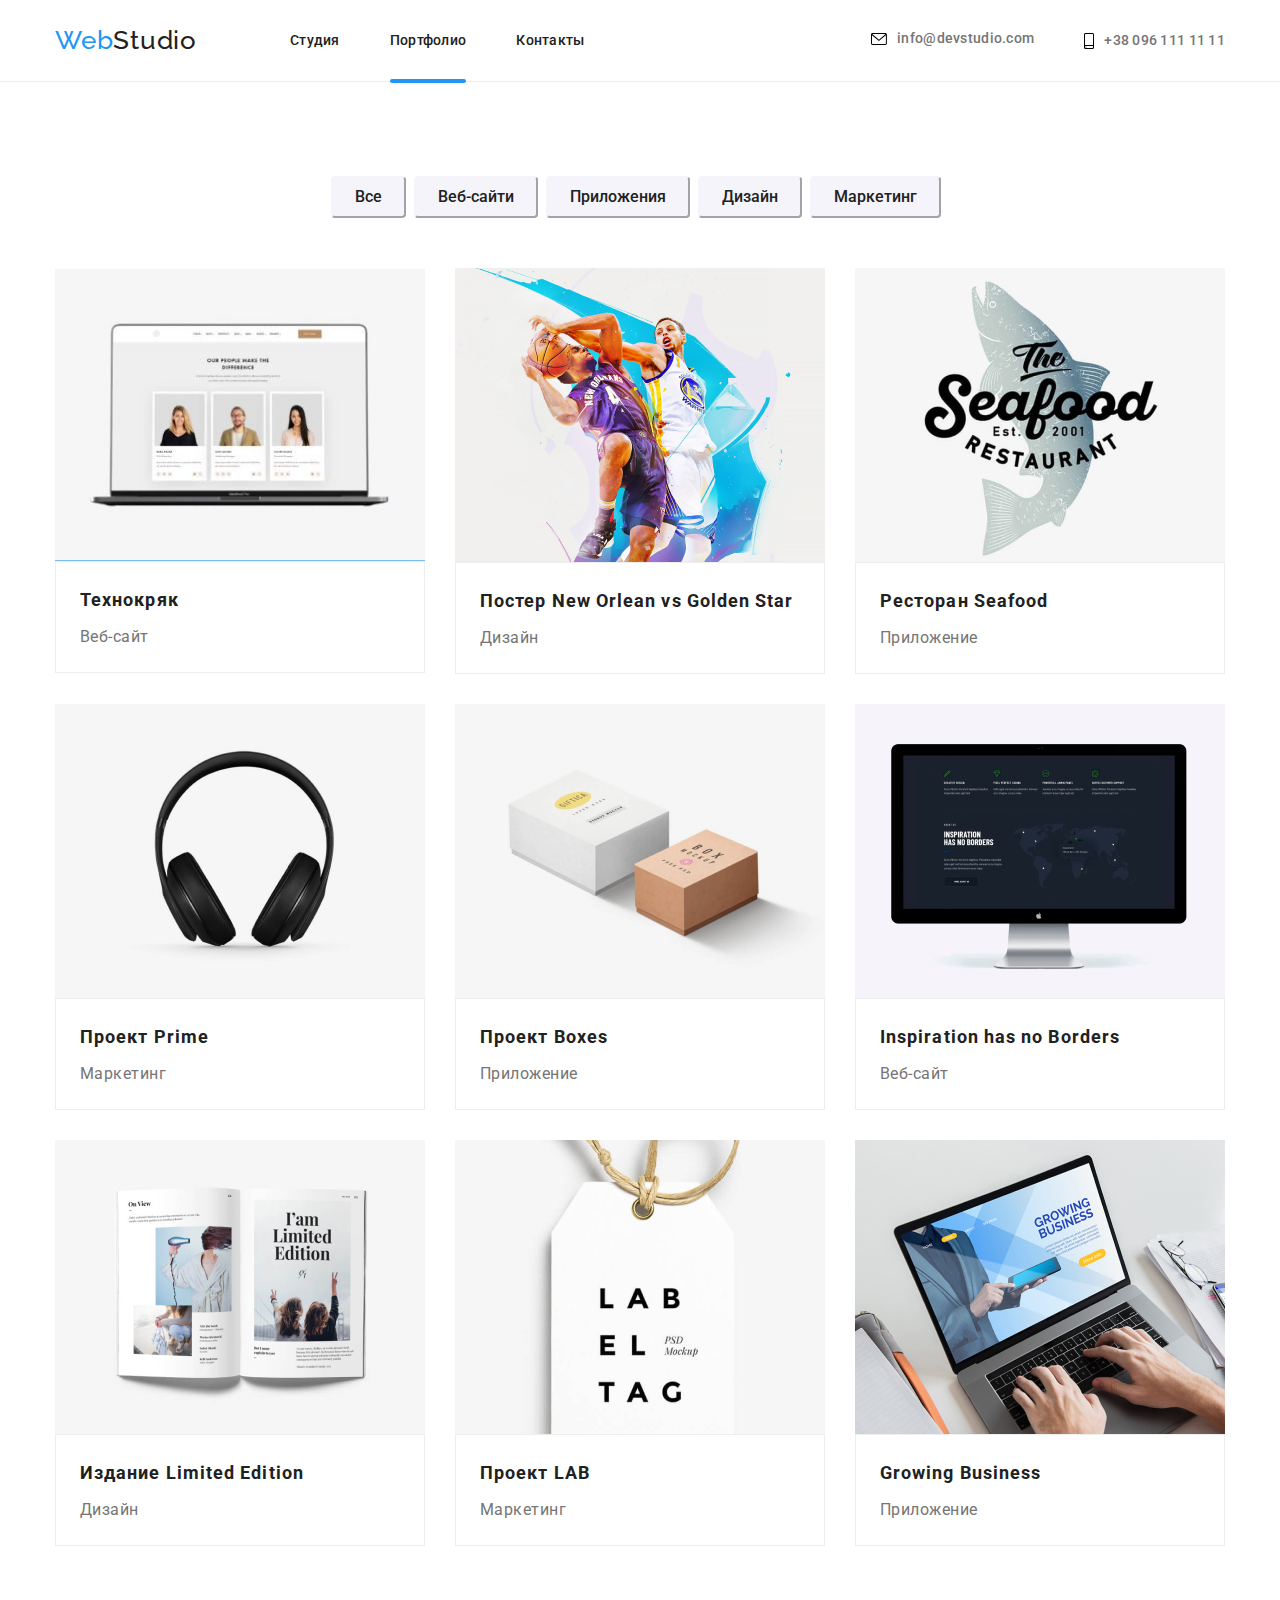
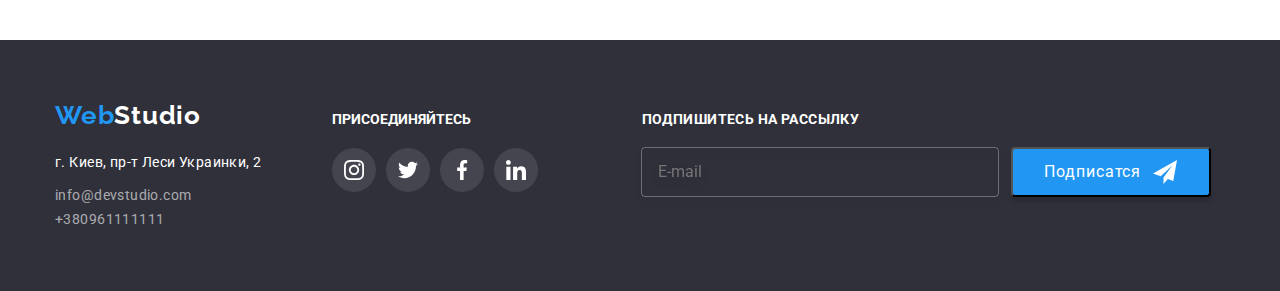
==== portfolio.html @ 1afb9733 "copy7" ====
<!DOCTYPE html>
<html lang="ru">
<head>
    <meta charset="UTF-8">
    <meta http-equiv="X-UA-Compatible" content="IE=edge">
    <meta name="viewport" content="width=device-width, initial-scale=1.0">
    <title>Document</title>
    <link rel="stylesheet" href="./modern-normalize.css"/>
    <link rel="preconnect" href="https://fonts.googleapis.com">
    <link rel="preconnect" href="https://fonts.gstatic.com" crossorigin>
    <link href="https://fonts.googleapis.com/css2?family=Raleway:wght@700&family=Roboto:wght@400;500;700;900&display=swap"
        rel="stylesheet">
    <link rel="stylesheet" href="./css/main.min.css"/>
   
</head>
<body>
    <!-- Page header portfolio-->
        <header class="header">
            <div class="header-box">
                <nav class="header__nav">
                    <a href="/" class="header__link"><span class="header__logo">Web</span>Studio</a>
                <ul class="navigation list-none">
                        <li class="navigation__item"><a href="./index.html" class="navigation__link">Студия</a></li>
                        <li class="navigation__item line"><a href="./portfolio.html" class="navigation__link"><span class="stay">Портфолио</span></a></li>
                        <li class="navigation__item"><a href="" class="navigation__link">Контакты</a></li>
                    </ul>
                </nav>
                <ul class="nav-contact list-none">
                    <li class="nav-contact__list">
                        <a href="mailto:info@devstudio.com" class="nav-contact__link">
                            <svg class="nav-contact__icon1">
                            <use href="./images/icons.svg#icon-envelope"></use>
                            </svg>info@devstudio.com</a>
                    </li>
                    <li class="nav-contact__list">
                        <a href="tel:+380961111111" class="nav-contact__link">
                            <svg class="nav-contact__icon2">
                            <use href="./images/icons.svg#icon-smartphone"></use>
                            </svg>+38 096 111 11 11</a>
                    </li>
                </ul>
            </div>
        </header>
    <main>
        <!-- Section main -->
                <section class="button">
                    <div class="container">
                            <ul class="button__set list-none">
                                <li><button type="button" class="button__set--active">Все</button></li>
                                <li><button type="button" class="button__set--active">Веб-сайти</button></li>
                                <li><button type="button" class="button__set--active">Приложения</button></li>
                                <li><button type="button" class="button__set--active">Дизайн</button></li>
                                <li><button type="button" class="button__set--active">Маркетинг</button></li>
                            </ul>
                                                  
                            <ul class="list-none card-set">
                                <li class="card-set__item">
                                    <a href="" class="card-set__link">
                                        <div class="product">
                                            <img src="./images/img31.jpg" alt="Макет ноутбука" width="370">
                                                <p class="product__text">Технокряк это современная площадка распространения коронавируса. Компании используют эту
                                                        платформу для цифрового
                                                        шпионажа и атак на защищённые сервера конкурентов.
                                                </p>
                                        </div>
                                        <div class="text-box">
                                             <h2 class="text-box__name">Технокряк</h2>
                                            <p class="text-box__meta">Веб-сайт</p>
                                        </div>
                                    </a>
                                </li>
                           
                                <li class="card-set__item">
                                    <a href="" class="card-set__link">
                                        <div class="product">
                                            <img src="./images/img32.jpg" alt="Два баскетболиста с мячем" width="370">
                                                <p class="product__text">Текст
                                                </p>
                                        </div>
                                        <div class="text-box">
                                            <h2 class="text-box__name">Постер New Orlean vs Golden Star</h2>
                                            <p class="text-box__meta">Дизайн</p>
                                        </div>
                                    </a>
                                </li>
                                                     
                                <li class="card-set__item">
                                    <a href="" class="card-set__link">
                                        <div class="product">
                                            <img src="./images/img33.jpg" alt="Логотип рыбного ресторана" width="370">
                                                <p class="product__text">Текст
                                                </p>
                                        </div>                                        
                                        <div class="text-box">
                                            <h2 class="text-box__name">Ресторан Seafood</h2>
                                            <p class="text-box__meta">Приложение</p>
                                        </div>
                                    </a>
                                </li>
                                                      
                                <li class="card-set__item">
                                    <a href="" class="card-set__link">
                                        <div class="product">
                                            <img src="./images/img34.jpg" alt="Объемные наушники" width="370">
                                                <p class="product__text">Текст
                                                </p>
                                        </div>
                                        <div class="text-box">
                                            <h2 class="text-box__name">Проект Prime</h2>
                                            <p class="text-box__meta">Маркетинг</p>
                                        </div>
                                    </a>
                                </li>
                                                      
                                <li class="card-set__item">
                                    <a href="" class="card-set__link">
                                        <div class="product">
                                            <img src="./images/img35.jpg" alt="Красная и оранжевая коробки" width="370">
                                                <p class="product__text">Текст
                                                </p>
                                        </div>
                                        <div class="text-box">
                                            <h2 class="text-box__name">Проект Boxes</h2>
                                            <p class="text-box__meta">Приложение</p>
                                        </div>
                                    </a>
                                </li>
                                                     
                                <li class="card-set__item">
                                    <a href="" class="card-set__link">
                                        <div class="product">
                                             <img src="./images/img36.jpg" alt="Монитор копмьютера" width="370">
                                                <p class="product__text">Текст
                                                </p>
                                        </div>  
                                        <div class="text-box">
                                            <h2 class="text-box__name">Inspiration has no Borders</h2>
                                            <p class="text-box__meta">Веб-сайт</p>
                                        </div>
                                    </a>
                                </li>
                                                      
                                <li class="card-set__item">
                                    <a href="" class="card-set__link">
                                            <div class="product">
                                            <img src="./images/img37.jpg" alt="Открытый журнал" width="370">
                                                    <p class="product__text">Текст
                                                    </p>
                                        </div>
                                        <div class="text-box">
                                            <h2 class="text-box__name">Издание Limited Edition</h2>
                                            <p class="text-box__meta">Дизайн</p>
                                        </div>
                                    </a>
                                </li>
                                                       
                                <li class="card-set__item">
                                    <a href="" class="card-set__link">
                                        <div class="product">
                                            <img src="./images/img38.jpg" alt="Бирка" width="370">
                                                <p class="product__text">Текст
                                                </p>
                                        </div>
                                        <div class="text-box">
                                            <h2 class="text-box__name">Проект LAB</h2>
                                            <p class="text-box__meta">Маркетинг</p>
                                        </div>
                                    </a>
                                </li>
                                                      
                                <li class="card-set__item">
                                    <a href="" class="card-set__link">
                                        <div class="product">
                                            <img src="./images/img39.jpg" alt="Печать на ноутбуке" width="370">
                                                <p class="product__text">Текст
                                                </p>
                                        </div>
                                        <div class="text-box">
                                            <h2 class="text-box__name">Growing Business</h2>
                                            <p class="text-box__meta">Приложение</p>
                                        </div>
                                    </a>
                                </li>
                           </ul>
                    </div>
                </section>
    </main>
    <!-- Footer-adress -->
    <footer class="footer footer-background">
        <div class="container footer-box">
            <div>
                <a href="/" class="footer__link"><span class="footer__logo">Web</span><span class="studio">Studio</span>
                </a>
                <address>
                    <p class="footer__street">г. Киев, пр-т Леси Украинки, 2</p>
                    <ul class="list-none">
                        <li class="footer__contacts"><a href="mailto:info@devstudio.com" class="footer__contact">info@devstudio.com</a>
                        </li>
                        <li class="footer__contacts"><a href="tel:+380961111111" class="footer__contact">+380961111111</a></li>
                    </ul>
                </address>
            </div>
            <div class="connect">
                <h3 class="connect__titles">присоединяйтесь</h3>
                <ul class="connect__list list-none">
                    <li class="connect__item">
                        <a class="connect__link" href="">
                            <svg class="connect__svg" width="20px" height="20px">
                                <use href="./images/icons.svg#icon-instagram"></use>
                            </svg>
                        </a>
                    </li>
                    <li class="connect__item">
                        <a class="connect__link" href="">
                            <svg class="connect__svg" width="20px" height="20px">
                                <use href="./images/icons.svg#icon-twitter"></use>
                            </svg>
                        </a>
                    </li>
                    <li class="connect__item">
                        <a class="connect__link" href="">
                            <svg class="connect__svg" width="20px" height="20px">
                                <use href="./images/icons.svg#icon-facebook"></use>
                            </svg>
                        </a>
                    </li>
                    <li class="connect__item">
                        <a class="connect__link" href="">
                            <svg class="connect__svg" width="20px" height="20px">
                                <use href="./images/icons.svg#icon-linkedin"></use>
                            </svg>
                        </a>
                    </li>
                </ul>
            </div>
            <div class="footer-form">
                <h4 class="footer-form__label">Подпишитесь на рассылку</h4>
                <form class="footer-form__email">
                    <label>
                        <input name="email" type="text" placeholder="E-mail" class="footer-form__input">
                    </label>
            
                    <button type="submit" class="form-button">Подписатся
                        <svg class="form-button__svg" width="24px" height="24px">
                            <use href="./images/icons.svg#icon-send"></use>
                        </svg>
                    </button>
                </form>
            
            </div>
        </div>
    </footer>


</body>
</html>
---- css/main.min.css ----
:root{--them-colour: #2196f3;--them-colour-two: #2f303a;--text-primary: #212121;--text-primary-second: #757575;--white-theme:#ffffff;--border-them:#f5f4fa;--container-set: 30px}body{font-family:"Roboto";list-style:none}img{display:block;max-width:100%}h1,h2,h3,h4,h5,h6{margin:0}.list-none{list-style:none;margin:0;padding:0}.visually-hidden{position:absolute;clip:rect(0 0 0 0);width:1px;height:1px;margin:-1px}.container{-webkit-box-align:center;-ms-flex-align:center;align-items:center;width:1200px;padding:0 15px;margin:0 auto}.studio{font-size:26px;line-height:1.19;letter-spacing:.03em;color:var(--white-theme)}.line{position:relative;display:-webkit-box;display:-ms-flexbox;display:flex;-webkit-box-align:center;-ms-flex-align:center;align-items:center}.line::after{content:"";display:block;bottom:auto;width:100%;height:4px;position:absolute;background:var(--them-colour);border-radius:4px;margin-top:80px}.header{padding:25px 0;border-bottom:1px solid #ececec}.header-box{display:-webkit-box;display:-ms-flexbox;display:flex;-webkit-box-align:center;-ms-flex-align:center;align-items:center;width:1200px;padding:0 15px;margin:0 auto}.header__nav{display:-webkit-box;display:-ms-flexbox;display:flex;-webkit-box-align:center;-ms-flex-align:center;align-items:center;margin-right:auto}.header__nav a{color:var(--text-primary);text-decoration:none;font-weight:500;-webkit-transition:color 250ms cubic-bezier(0.4, 0, 0.2, 1);-o-transition:color 250ms cubic-bezier(0.4, 0, 0.2, 1);transition:color 250ms cubic-bezier(0.4, 0, 0.2, 1)}.header__link{font-family:Raleway;font-style:normal;font-weight:bold;font-size:26px;line-height:1.2;letter-spacing:.03em;color:#000;text-decoration:none;margin-right:93px}.header__logo{color:var(--them-colour)}.navigation{display:-webkit-box;display:-ms-flexbox;display:flex;margin:0px;padding:0px}.navigation__item{-webkit-transition:background-color 250ms cubic-bezier(0.4, 0, 0.2, 1);-o-transition:background-color 250ms cubic-bezier(0.4, 0, 0.2, 1);transition:background-color 250ms cubic-bezier(0.4, 0, 0.2, 1)}.navigation__item:not(:last-child){margin-right:50px}.navigation__link{font-weight:500;font-size:14px;line-height:1.1px;letter-spacing:.02em}.navigation__link--active{color:var(--them-colour)}.navigation__link:hover,.navigation__link:focus{color:var(--them-colour)}.nav-contact{display:-webkit-box;display:-ms-flexbox;display:flex;margin:0px;padding:0px}.nav-contact__list:not(:last-child){margin-right:50px}.nav-contact__link{display:-webkit-box;display:-ms-flexbox;display:flex;-webkit-box-align:center;-ms-flex-align:center;align-items:center;color:var(--text-primary-second);text-decoration:none;font-weight:500;font-size:14px;line-height:1.1px;letter-spacing:.02em;-webkit-transition:color 250ms cubic-bezier(0.4, 0, 0.2, 1);-o-transition:color 250ms cubic-bezier(0.4, 0, 0.2, 1);transition:color 250ms cubic-bezier(0.4, 0, 0.2, 1)}.nav-contact__link:hover,.nav-contact__link:focus{color:var(--them-colour)}.nav-contact__icon1{-webkit-box-pack:center;-ms-flex-pack:center;justify-content:center;-webkit-box-align:center;-ms-flex-align:center;align-items:center;margin-right:10px;width:16px;height:12px}.nav-contact__link:hover .nav-contact__icon1,.nav-contact__link:focus .nav-contact__icon1{fill:var(--them-colour);-webkit-transition:fill 250ms cubic-bezier(0.4, 0, 0.2, 1);-o-transition:fill 250ms cubic-bezier(0.4, 0, 0.2, 1);transition:fill 250ms cubic-bezier(0.4, 0, 0.2, 1)}.nav-contact__icon2{-webkit-box-pack:center;-ms-flex-pack:center;justify-content:center;-webkit-box-align:center;-ms-flex-align:center;align-items:center;margin-right:10px;width:10px;height:16px}.nav-contact__link:hover .nav-contact__icon2,.nav-contact__link:focus .nav-contact__icon2{fill:var(--them-colour);-webkit-transition:fill 250ms cubic-bezier(0.4, 0, 0.2, 1);-o-transition:fill 250ms cubic-bezier(0.4, 0, 0.2, 1);transition:fill 250ms cubic-bezier(0.4, 0, 0.2, 1)}.section-hero{background:var(--them-colour-two);padding:200px 0;background-image:-webkit-gradient(linear, left top, right top, from(rgba(47, 48, 58, 0.4)), to(rgba(47, 48, 58, 0.4))),url("../images/img-bgd.jpg");background-image:-o-linear-gradient(left, rgba(47, 48, 58, 0.4), rgba(47, 48, 58, 0.4)),url("../images/img-bgd.jpg");background-image:linear-gradient(to right, rgba(47, 48, 58, 0.4), rgba(47, 48, 58, 0.4)),url("../images/img-bgd.jpg");background-position:center;background-size:1600px;background-repeat:no-repeat}.section-hero__header{font-weight:900;font-size:44px;line-height:1.3;text-align:center;letter-spacing:.06em;text-transform:uppercase;color:var(--white-theme);width:696px;margin:0 auto;margin-bottom:30px}.section-hero>h1 .footer-background{background:var(--them-colour-two);width:1600px;height:252px}.backdrop.is-hidden{visibility:hidden;opacity:0;pointer-events:none}.backdrop{position:fixed;width:100%;height:100%;left:0px;top:0px;z-index:2;-webkit-transition:opacity 350ms cubic-bezier(0.4, 0, 0.2, 1);-o-transition:opacity 350ms cubic-bezier(0.4, 0, 0.2, 1);transition:opacity 350ms cubic-bezier(0.4, 0, 0.2, 1);background:rgba(0,0,0,.2)}.modal{position:absolute;width:528px;min-height:581px;top:50%;left:50%;-webkit-transform:translate(-50%, -50%);-ms-transform:translate(-50%, -50%);transform:translate(-50%, -50%);margin:0 auto;background:var(--white-theme);-webkit-box-shadow:0px 1px 3px rgba(0,0,0,.12),0px 1px 1px rgba(0,0,0,.14),0px 2px 1px rgba(0,0,0,.2);box-shadow:0px 1px 3px rgba(0,0,0,.12),0px 1px 1px rgba(0,0,0,.14),0px 2px 1px rgba(0,0,0,.2);border-radius:4px;-webkit-transition:opacity 2s linear;-o-transition:opacity 2s linear;transition:opacity 2s linear;padding:40px}.modal__head{display:block;font-size:20px;line-height:1.1;text-align:center;letter-spacing:.03em;margin-bottom:12px;color:var(--text-primary)}.modal-form__box{display:block;position:relative;font-size:12px;line-height:1.16;margin-bottom:10px;letter-spacing:.01em;color:var(--text-primary-second)}.modal-form__line,.modal-form__text{width:100%;height:40px;margin-top:4px;border:1px solid rgba(33,33,33,.2);-webkit-box-sizing:border-box;box-sizing:border-box;border-radius:4px;padding:0 10px 0 42px;-webkit-transition:.3s linear border;-o-transition:.3s linear border;transition:.3s linear border}.modal-form__line:focus{outline:none;border:1px solid var(--them-colour)}.modal-form__icon{display:block;position:absolute;top:50%;left:10px;-webkit-transition:.3s fill linear;-o-transition:.3s fill linear;transition:.3s fill linear}.modal-form__line:focus+.modal-form__icon{fill:var(--them-colour)}.modal-form__text{font-family:inherit;resize:none;height:120px;padding:12px 16px;margin-bottom:10px}.modal-form__text:focus{outline:none;border:1px solid var(--them-colour)}.modal-form__text::-webkit-input-placeholder{color:rgba(117,117,117,.5)}.modal-form__text::-moz-placeholder{color:rgba(117,117,117,.5)}.modal-form__text:-ms-input-placeholder{color:rgba(117,117,117,.5)}.modal-form__text::-ms-input-placeholder{color:rgba(117,117,117,.5)}.modal-form__text::placeholder{color:rgba(117,117,117,.5)}.modal-form__svg{fill:var(--white-theme);margin-left:1px}.policy,.modal-form__svg{display:-webkit-box;display:-ms-flexbox;display:flex;-webkit-box-align:center;-ms-flex-align:center;align-items:center;font-size:14px;color:var(--text-primary-second)}.policy a{color:var(--them-colour)}.modal-form__checkbox{position:absolute;clip:rect(0 0 0 0);width:1px;height:1px;border:0px;padding:0px;margin:-1px;overflow:hidden}.modal-form__checkbox:checked~.policy::before{border:0px;background-color:var(--them-colour);background-repeat:no-repeat;background-position:center;background-size:contain}.modal-form__checkbox:focus~.policy::before{border-color:var(--them-colour);-webkit-transition:border-color 350ms cubic-bezier(0.4, 0, 0.2, 1);-o-transition:border-color 350ms cubic-bezier(0.4, 0, 0.2, 1);transition:border-color 350ms cubic-bezier(0.4, 0, 0.2, 1)}.policy::before{content:"";height:16px;width:16px;border:1px solid var(--text-primary);border-radius:2px;margin-right:7px}.modal-form__check{display:block;position:fixed}.policy__link{margin-left:5px}.about-work{padding-top:94px}.skills{display:-webkit-box;display:-ms-flexbox;display:flex;margin-right:30px}.skills__card:not(:last-child){margin-right:30px}.skills__card{width:270px;margin:0px}.skills__picture{width:270px;height:120px;background-color:var(--border-them);-webkit-box-pack:center;-ms-flex-pack:center;justify-content:center;-webkit-box-align:center;-ms-flex-align:center;align-items:center;display:-webkit-box;display:-ms-flexbox;display:flex;margin-bottom:30px}.skills__meta{font-weight:bold;font-size:14px;line-height:1.14;letter-spacing:.03em;text-transform:uppercase;margin-bottom:10px;color:var(--text-primary)}.skills__description{font-weight:normal;font-size:14px;line-height:1.7;letter-spacing:.03em;color:var(--text-primary-second);margin:0px}.specificity{padding-top:94px;padding-bottom:94px}.specificity__head{font-family:Roboto;font-style:normal;font-weight:bold;font-size:36px;line-height:1.16;text-align:center;margin-bottom:50px;letter-spacing:.03em;color:var(--text-primary)}.specificity__card{display:-webkit-box;display:-ms-flexbox;display:flex}.specificity__image{position:relative}.specificity__image:not(:last-child){margin-right:30px}.specificity__title{position:absolute;bottom:0;width:100%;height:70px;display:-webkit-box;display:-ms-flexbox;display:flex;-webkit-box-align:center;-ms-flex-align:center;align-items:center;-webkit-box-pack:center;-ms-flex-pack:center;justify-content:center;color:var(--white-theme);background:rgba(47,48,58,.8);font-weight:700;font-size:14px;line-height:1.14;letter-spacing:.03em;text-transform:uppercase}.team{padding-top:94px;padding-bottom:94px;background-color:var(--border-them)}.team__head{font-family:Roboto;font-style:normal;font-weight:bold;font-size:36px;line-height:1.16;text-align:center;margin-bottom:50px;letter-spacing:.03em;color:var(--text-primary)}.user-description__name{font-weight:500;font-size:16px;line-height:1.8;text-align:center;letter-spacing:.03em;color:var(--text-primary);margin-top:0px}.user-description__profession{font-size:16px;line-height:1.18;text-align:center;letter-spacing:.03em;margin:0px 0px;color:var(--text-primary-second);margin-bottom:16px}.card-workers{display:-webkit-box;display:-ms-flexbox;display:flex}.user-description__name{margin-bottom:10px}.card-workers__box{-webkit-box-shadow:0px 1px 3px rgba(0,0,0,.12),0px 1px 1px rgba(0,0,0,.14),0px 2px 1px rgba(0,0,0,.2);box-shadow:0px 1px 3px rgba(0,0,0,.12),0px 1px 1px rgba(0,0,0,.14),0px 2px 1px rgba(0,0,0,.2);border-radius:0px 0px 4px 4px;background-color:var(--primary-background-color)}.card-workers__box:not(:last-child){margin-right:30px}.user-description{padding:30px 0px 30px 0px}.social-box__svg{fill:#afb1b8;-webkit-transition:fill 250ms cubic-bezier(0.4, 0, 0.2, 1);-o-transition:fill 250ms cubic-bezier(0.4, 0, 0.2, 1);transition:fill 250ms cubic-bezier(0.4, 0, 0.2, 1)}.social-box__link:hover .social-box__svg,.social-box__link:focus .social-box__svg{fill:var(--white-theme)}.social-box{display:-webkit-box;display:-ms-flexbox;display:flex;-webkit-box-pack:center;-ms-flex-pack:center;justify-content:center}.social-box__item:last-child{margin-right:0}.social-box__link{-webkit-transition:background-color 250ms cubic-bezier(0.4, 0, 0.2, 1);-o-transition:background-color 250ms cubic-bezier(0.4, 0, 0.2, 1);transition:background-color 250ms cubic-bezier(0.4, 0, 0.2, 1);display:-webkit-box;display:-ms-flexbox;display:flex;margin-right:10px;width:44px;height:44px;-webkit-box-pack:center;-ms-flex-pack:center;justify-content:center;-webkit-box-align:center;-ms-flex-align:center;align-items:center;border-radius:50%}.social-box__link:hover,.social-box__link:focus{background-color:var(--them-colour)}.clients{padding-top:94px;padding-bottom:94px}.clients__head{font-family:Roboto;font-style:normal;font-weight:bold;font-size:36px;line-height:1.16;text-align:center;margin-bottom:50px;letter-spacing:.03em;color:var(--text-primary)}.clients__box{text-decoration:none;display:-webkit-box;display:-ms-flexbox;display:flex;-webkit-box-pack:center;-ms-flex-pack:center;justify-content:center}.clients__card{margin-right:30px}.clients__card:last-child{margin-right:0}.clients__link{-webkit-transition:border 250ms cubic-bezier(0.4, 0, 0.2, 1);-o-transition:border 250ms cubic-bezier(0.4, 0, 0.2, 1);transition:border 250ms cubic-bezier(0.4, 0, 0.2, 1);width:170px;height:92px;border:1px solid #ececec;border-radius:4px;display:-webkit-box;display:-ms-flexbox;display:flex;-webkit-box-pack:center;-ms-flex-pack:center;justify-content:center;-webkit-box-align:center;-ms-flex-align:center;align-items:center}.clients__link:hover,.clients__link:focus{border:1px solid var(--them-colour)}.clients__icon{-webkit-transition:fill 250ms cubic-bezier(0.4, 0, 0.2, 1);-o-transition:fill 250ms cubic-bezier(0.4, 0, 0.2, 1);transition:fill 250ms cubic-bezier(0.4, 0, 0.2, 1)}.clients__link:hover .clients__icon,.clients__link:focus .clients__icon{fill:var(--them-colour)}.clients__icon{fill:#afb1b8}.footer-container{display:-webkit-box;display:-ms-flexbox;display:flex;width:1170px;height:140p}.footer{text-decoration:none}.footer__street{font-size:14px;line-height:1.7;letter-spacing:.03em;font-style:normal;color:var(--white-theme);margin:0px 0px;margin-bottom:9px}.footer__contact{font-style:normal;font-size:14px;line-height:1.7;letter-spacing:.03em;text-decoration:none;color:rgba(255,255,255,.6)}.footer__contact:not(:last-child){margin-bottom:9px}.footer-box{display:-webkit-box;display:-ms-flexbox;display:flex;-webkit-box-align:baseline;-ms-flex-align:baseline;align-items:baseline}.footer__logo{color:var(--them-colour)}.footer-background{background:var(--them-colour-two);padding:200px 0}.footer__link{font-family:Raleway;font-style:normal;font-weight:bold;font-size:26px;line-height:1.2;letter-spacing:.03em;color:#000;text-decoration:none;display:block;margin-bottom:20px}.footer{text-decoration:none;padding:60px 0px;display:-webkit-box;display:-ms-flexbox;display:flex}.footer-form__label{font-size:14px;line-height:16px;letter-spacing:.03em;text-transform:uppercase;margin-bottom:20px;color:var(--white-theme);margin-left:94px}.footer-form{-ms-flex-line-pack:center;align-content:center;-webkit-box-align:center;-ms-flex-align:center;align-items:center;-webkit-box-pack:center;-ms-flex-pack:center;justify-content:center}.footer-form__email{display:-webkit-box;display:-ms-flexbox;display:flex;margin-left:93px;height:50px}.footer-form__email::-webkit-input-placeholder{color:rgba(255,255,255,.6)}.footer-form__email::-moz-placeholder{color:rgba(255,255,255,.6)}.footer-form__email:-ms-input-placeholder{color:rgba(255,255,255,.6)}.footer-form__email::-ms-input-placeholder{color:rgba(255,255,255,.6)}.footer-form__email::placeholder{color:rgba(255,255,255,.6)}.footer-form__input{width:358px;height:50px;background-color:#ffffff00;border:1px solid rgba(255,255,255,.3);-webkit-box-sizing:border-box;box-sizing:border-box;-webkit-filter:drop-shadow(0px 4px 4px rgba(0, 0, 0, 0.15));filter:drop-shadow(0px 4px 4px rgba(0, 0, 0, 0.15));border-radius:4px;padding-left:16px}.form-button__svg{margin-left:12px}.connect{margin-left:70px}.connect__titles{margin-bottom:20px;color:var(--white-theme);font-weight:700;font-size:14px;line-height:1.14;text-transform:uppercase}.connect__list{display:-webkit-box;display:-ms-flexbox;display:flex}.connect__item:last-child{margin-right:0}.connect__link{-webkit-transition:background-color 250ms cubic-bezier(0.4, 0, 0.2, 1);-o-transition:background-color 250ms cubic-bezier(0.4, 0, 0.2, 1);transition:background-color 250ms cubic-bezier(0.4, 0, 0.2, 1);display:-webkit-box;display:-ms-flexbox;display:flex;width:44px;height:44px;margin-right:10px;border-radius:50%;-webkit-box-align:center;-ms-flex-align:center;align-items:center;-webkit-box-pack:center;-ms-flex-pack:center;justify-content:center;background-color:rgba(255,255,255,.1)}.connect__link:hover,.connect__link:focus{background-color:var(--them-colour)}.connect__svg{-webkit-transition:fill 250ms lcubic-bezier(0.4, 0, 0.2, 1);-o-transition:fill 250ms lcubic-bezier(0.4, 0, 0.2, 1);transition:fill 250ms lcubic-bezier(0.4, 0, 0.2, 1);width:20px;fill:var(--white-theme)}.section-hero__button{background:var(--them-colour);-webkit-box-shadow:0px 4px 4px rgba(0,0,0,.15);box-shadow:0px 4px 4px rgba(0,0,0,.15);border-radius:4px;font-weight:bold;font-size:16px;line-height:1.9;cursor:pointer;padding:10px 35px 10px 35px;-webkit-box-align:center;-ms-flex-align:center;align-items:center;text-align:center;letter-spacing:.06em;margin:0 auto;display:-webkit-box;display:-ms-flexbox;display:flex;color:var(--white-theme)}.modal--close{position:absolute;cursor:pointer;width:30px;height:30px;border-radius:50%;background:var(--white-theme);border:1px solid gray;top:8px;right:8px;font-size:1.4em;-webkit-transition:.3s linear color;-o-transition:.3s linear color;transition:.3s linear color;display:-webkit-box;display:-ms-flexbox;display:flex;-webkit-box-pack:center;-ms-flex-pack:center;justify-content:center}.modal--close:hover,.modal--close:focus{color:var(--them-colour)}.policy__btn{display:block;-webkit-box-align:center;-ms-flex-align:center;align-items:center;text-align:center;letter-spacing:.06em;cursor:pointer;margin:0 auto;margin-top:30px;padding:10px 55px 10px 56px;color:var(--white-theme);background:#188ce8;-webkit-box-shadow:0px 4px 4px rgba(0,0,0,.15);box-shadow:0px 4px 4px rgba(0,0,0,.15);border-radius:4px}.button{padding-top:94px;padding-bottom:94px}.button__set--active{border-radius:4px;border-color:var(--border-them);padding:6px 22px;font-weight:500;font-size:16px;line-height:1.62;text-align:center;color:var(--text-primary);background-color:var(--border-them);cursor:pointer;-webkit-transition:color 250ms cubic-bezier(0.4, 0, 0.2, 1),background-color 250ms cubic-bezier(0.4, 0, 0.2, 1),-webkit-box-shadow 250ms cubic-bezier(0.4, 0, 0.2, 1);transition:color 250ms cubic-bezier(0.4, 0, 0.2, 1),background-color 250ms cubic-bezier(0.4, 0, 0.2, 1),-webkit-box-shadow 250ms cubic-bezier(0.4, 0, 0.2, 1);-o-transition:color 250ms cubic-bezier(0.4, 0, 0.2, 1),background-color 250ms cubic-bezier(0.4, 0, 0.2, 1),box-shadow 250ms cubic-bezier(0.4, 0, 0.2, 1);transition:color 250ms cubic-bezier(0.4, 0, 0.2, 1),background-color 250ms cubic-bezier(0.4, 0, 0.2, 1),box-shadow 250ms cubic-bezier(0.4, 0, 0.2, 1);transition:color 250ms cubic-bezier(0.4, 0, 0.2, 1),background-color 250ms cubic-bezier(0.4, 0, 0.2, 1),box-shadow 250ms cubic-bezier(0.4, 0, 0.2, 1),-webkit-box-shadow 250ms cubic-bezier(0.4, 0, 0.2, 1)}.button__set--active:hover,.button__set--active:focus{text-decoration:none;color:var(--white-theme);-webkit-box-shadow:0px 3px 1px rgba(0,0,0,.1),0px 1px 2px rgba(0,0,0,.08),0px 2px 2px rgba(0,0,0,.12);box-shadow:0px 3px 1px rgba(0,0,0,.1),0px 1px 2px rgba(0,0,0,.08),0px 2px 2px rgba(0,0,0,.12)}.button__set--active:hover,.button__set--active:focus{background:var(--them-colour);border-radius:4px;border-color:var(--border-them)}.button__set:not(:last-child) .button__set--active{margin-right:8px}.button__set{-webkit-box-pack:center;-ms-flex-pack:center;justify-content:center;display:-webkit-box;display:-ms-flexbox;display:flex;margin-bottom:50px}.form-button{cursor:pointer;width:200px;height:50px;font-size:16px;line-height:1.9;display:-webkit-box;display:-ms-flexbox;display:flex;-webkit-box-align:center;-ms-flex-align:center;align-items:center;text-align:center;letter-spacing:.06em;margin-left:12px;color:var(--white-theme);-webkit-box-pack:center;-ms-flex-pack:center;justify-content:center;background:var(--them-colour);-webkit-box-shadow:0px 4px 4px rgba(0,0,0,.15);box-shadow:0px 4px 4px rgba(0,0,0,.15);border-radius:4px}.card-set{-webkit-box-align:center;-ms-flex-align:center;align-items:center;display:-webkit-box;display:-ms-flexbox;display:flex;-ms-flex-wrap:wrap;flex-wrap:wrap;padding:0px;margin:0px;margin-top:calc(-1 * var(--container-set));margin-left:calc(-1 * var(--container-set))}.card-set>.card-set__item{-ms-flex-preferred-size:calc(100% / 3 - var(--container-set));flex-basis:calc(100% / 3 - var(--container-set));margin-left:var(--container-set);margin-top:var(--container-set)}.card-set__item a{-webkit-transition:-webkit-box-shadow 250ms cubic-bezier(0.4, 0, 0.2, 1);transition:-webkit-box-shadow 250ms cubic-bezier(0.4, 0, 0.2, 1);-o-transition:box-shadow 250ms cubic-bezier(0.4, 0, 0.2, 1);transition:box-shadow 250ms cubic-bezier(0.4, 0, 0.2, 1);transition:box-shadow 250ms cubic-bezier(0.4, 0, 0.2, 1), -webkit-box-shadow 250ms cubic-bezier(0.4, 0, 0.2, 1)}.text-box{position:relative;padding:20px 24px 20px 24px;background:var(--white-theme);border:1px solid #eee;-webkit-box-sizing:border-box;box-sizing:border-box}.product{position:relative;overflow:hidden}.card-set__link{overflow:hidden;cursor:pointer;display:block;text-decoration:none}.card-set__link:hover,.card-set__link:focus{-webkit-box-shadow:0px 1px 1px rgba(0,0,0,.12),0px 4px 4px rgba(0,0,0,.06),1px 4px 6px rgba(0,0,0,.16);box-shadow:0px 1px 1px rgba(0,0,0,.12),0px 4px 4px rgba(0,0,0,.06),1px 4px 6px rgba(0,0,0,.16)}.product__text{position:absolute;margin:0 auto;top:0;left:0;width:100%;height:100%;color:var(--white-theme);font-size:18px;line-height:1.56;letter-spacing:.03em;background:rgba(33,150,243,.9);padding:63px 24px;-webkit-transform:translateY(100%);-ms-transform:translateY(100%);transform:translateY(100%);-webkit-transition:-webkit-transform 250ms cubic-bezier(0.4, 0, 0.2, 1);transition:-webkit-transform 250ms cubic-bezier(0.4, 0, 0.2, 1);-o-transition:transform 250ms cubic-bezier(0.4, 0, 0.2, 1);transition:transform 250ms cubic-bezier(0.4, 0, 0.2, 1);transition:transform 250ms cubic-bezier(0.4, 0, 0.2, 1), -webkit-transform 250ms cubic-bezier(0.4, 0, 0.2, 1)}.card-set__link:hover .product__text,.card-set__link:focus .product__text{-webkit-transform:translateY(0);-ms-transform:translateY(0);transform:translateY(0)}.text-box__name{font-size:18px;line-height:2;letter-spacing:.06em;color:var(--text-primary);margin-bottom:4px}.text-box__meta{font-size:16px;line-height:1.87;letter-spacing:.03em;color:var(--text-primary-second);margin:0px}/*# sourceMappingURL=main.min.css.map */
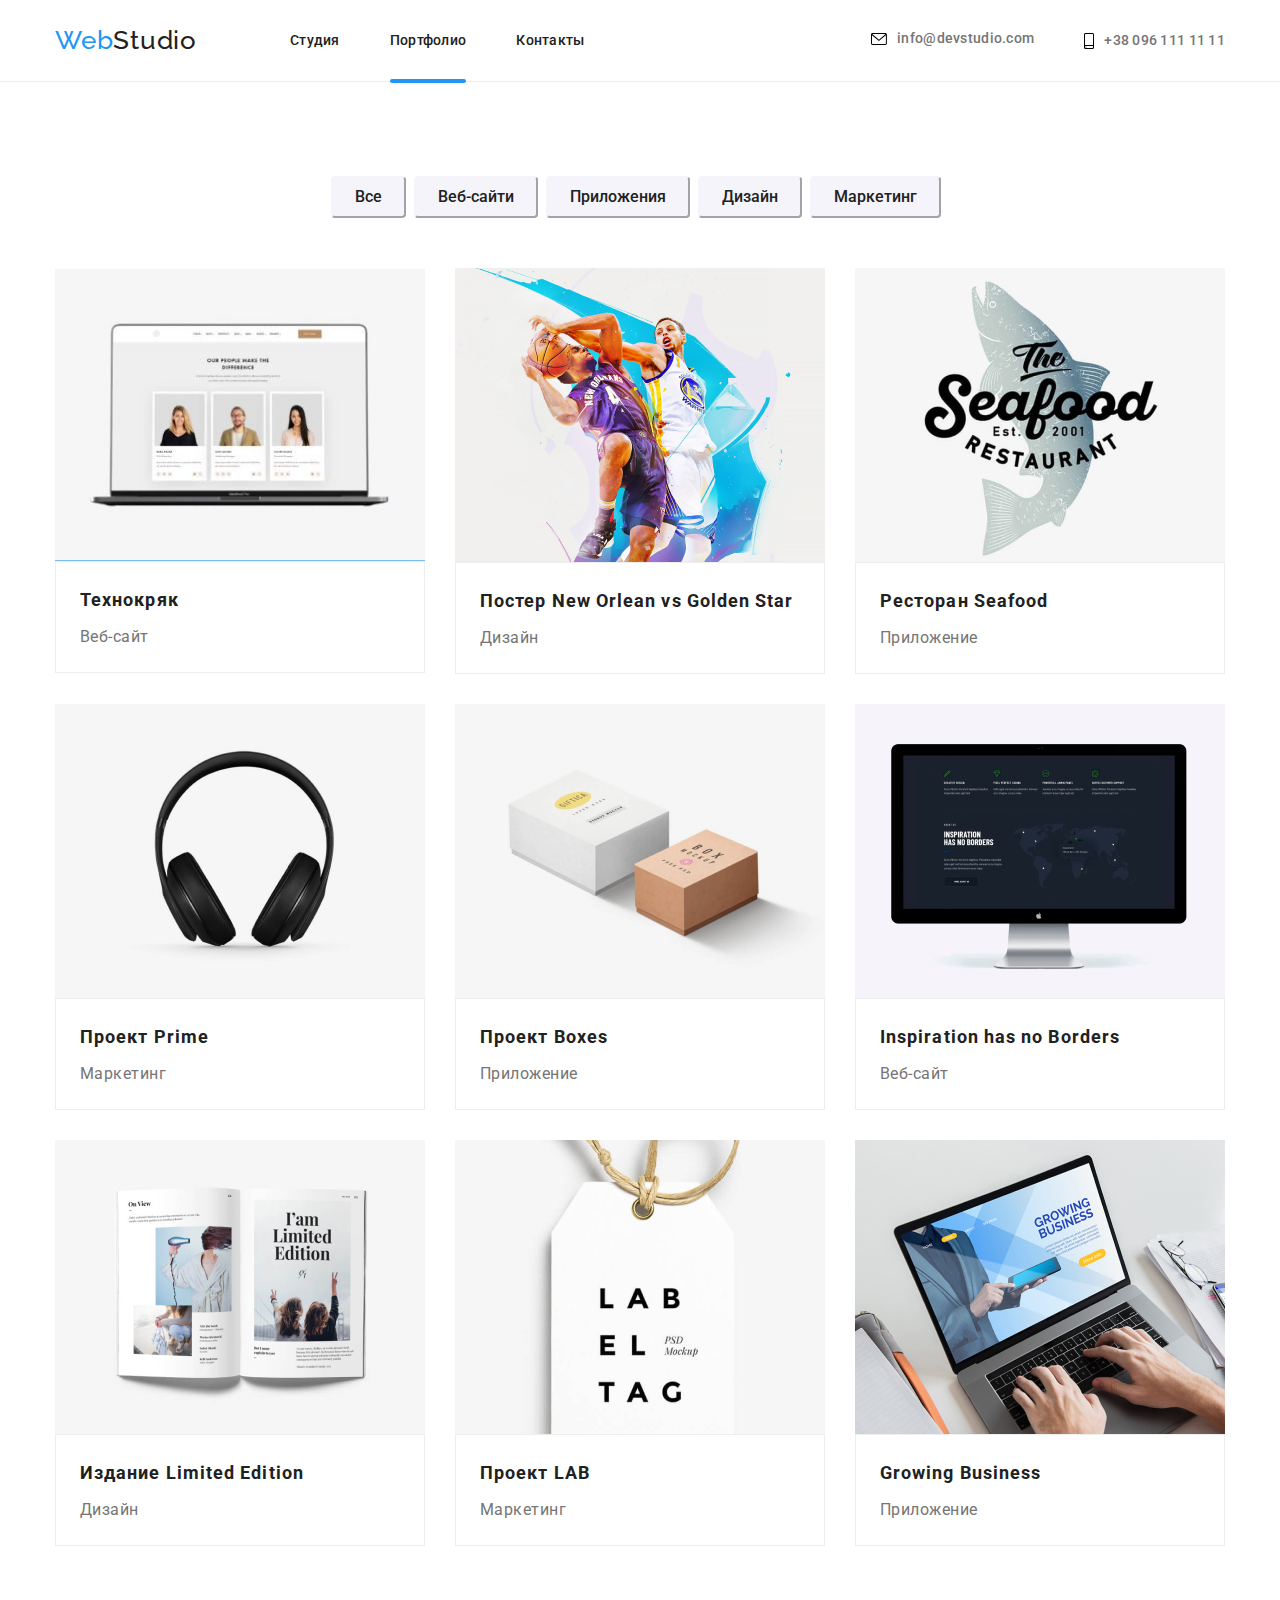
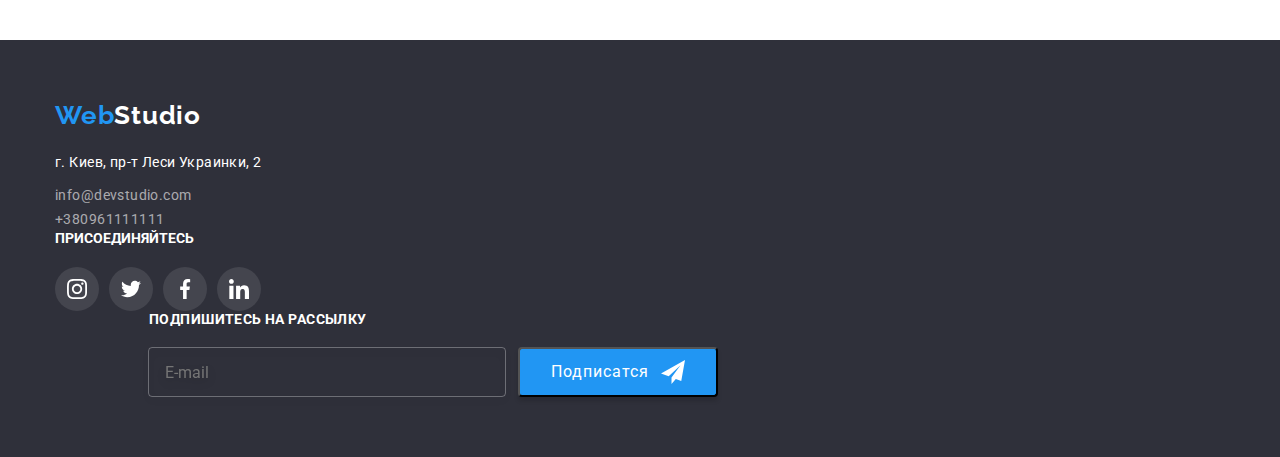
==== commit daf25754: "about_works" ====
--- a/portfolio.html
+++ b/portfolio.html
@@ -186,9 +186,9 @@
                 </section>
     </main>
     <!-- Footer-adress -->
-    <footer class="footer footer-background">
+    <footer class="footer">
         <div class="container footer-box">
-            <div>
+            <div class="footer-box__second">
                 <a href="/" class="footer__link"><span class="footer__logo">Web</span><span class="studio">Studio</span>
                 </a>
                 <address>
--- a/css/main.min.css
+++ b/css/main.min.css
@@ -1 +1 @@
-:root{--them-colour: #2196f3;--them-colour-two: #2f303a;--text-primary: #212121;--text-primary-second: #757575;--white-theme:#ffffff;--border-them:#f5f4fa;--container-set: 30px}body{font-family:"Roboto";list-style:none}img{display:block;max-width:100%}h1,h2,h3,h4,h5,h6{margin:0}.list-none{list-style:none;margin:0;padding:0}.visually-hidden{position:absolute;clip:rect(0 0 0 0);width:1px;height:1px;margin:-1px}.container{-webkit-box-align:center;-ms-flex-align:center;align-items:center;width:1200px;padding:0 15px;margin:0 auto}.studio{font-size:26px;line-height:1.19;letter-spacing:.03em;color:var(--white-theme)}.line{position:relative;display:-webkit-box;display:-ms-flexbox;display:flex;-webkit-box-align:center;-ms-flex-align:center;align-items:center}.line::after{content:"";display:block;bottom:auto;width:100%;height:4px;position:absolute;background:var(--them-colour);border-radius:4px;margin-top:80px}.header{padding:25px 0;border-bottom:1px solid #ececec}.header-box{display:-webkit-box;display:-ms-flexbox;display:flex;-webkit-box-align:center;-ms-flex-align:center;align-items:center;width:1200px;padding:0 15px;margin:0 auto}.header__nav{display:-webkit-box;display:-ms-flexbox;display:flex;-webkit-box-align:center;-ms-flex-align:center;align-items:center;margin-right:auto}.header__nav a{color:var(--text-primary);text-decoration:none;font-weight:500;-webkit-transition:color 250ms cubic-bezier(0.4, 0, 0.2, 1);-o-transition:color 250ms cubic-bezier(0.4, 0, 0.2, 1);transition:color 250ms cubic-bezier(0.4, 0, 0.2, 1)}.header__link{font-family:Raleway;font-style:normal;font-weight:bold;font-size:26px;line-height:1.2;letter-spacing:.03em;color:#000;text-decoration:none;margin-right:93px}.header__logo{color:var(--them-colour)}.navigation{display:-webkit-box;display:-ms-flexbox;display:flex;margin:0px;padding:0px}.navigation__item{-webkit-transition:background-color 250ms cubic-bezier(0.4, 0, 0.2, 1);-o-transition:background-color 250ms cubic-bezier(0.4, 0, 0.2, 1);transition:background-color 250ms cubic-bezier(0.4, 0, 0.2, 1)}.navigation__item:not(:last-child){margin-right:50px}.navigation__link{font-weight:500;font-size:14px;line-height:1.1px;letter-spacing:.02em}.navigation__link--active{color:var(--them-colour)}.navigation__link:hover,.navigation__link:focus{color:var(--them-colour)}.nav-contact{display:-webkit-box;display:-ms-flexbox;display:flex;margin:0px;padding:0px}.nav-contact__list:not(:last-child){margin-right:50px}.nav-contact__link{display:-webkit-box;display:-ms-flexbox;display:flex;-webkit-box-align:center;-ms-flex-align:center;align-items:center;color:var(--text-primary-second);text-decoration:none;font-weight:500;font-size:14px;line-height:1.1px;letter-spacing:.02em;-webkit-transition:color 250ms cubic-bezier(0.4, 0, 0.2, 1);-o-transition:color 250ms cubic-bezier(0.4, 0, 0.2, 1);transition:color 250ms cubic-bezier(0.4, 0, 0.2, 1)}.nav-contact__link:hover,.nav-contact__link:focus{color:var(--them-colour)}.nav-contact__icon1{-webkit-box-pack:center;-ms-flex-pack:center;justify-content:center;-webkit-box-align:center;-ms-flex-align:center;align-items:center;margin-right:10px;width:16px;height:12px}.nav-contact__link:hover .nav-contact__icon1,.nav-contact__link:focus .nav-contact__icon1{fill:var(--them-colour);-webkit-transition:fill 250ms cubic-bezier(0.4, 0, 0.2, 1);-o-transition:fill 250ms cubic-bezier(0.4, 0, 0.2, 1);transition:fill 250ms cubic-bezier(0.4, 0, 0.2, 1)}.nav-contact__icon2{-webkit-box-pack:center;-ms-flex-pack:center;justify-content:center;-webkit-box-align:center;-ms-flex-align:center;align-items:center;margin-right:10px;width:10px;height:16px}.nav-contact__link:hover .nav-contact__icon2,.nav-contact__link:focus .nav-contact__icon2{fill:var(--them-colour);-webkit-transition:fill 250ms cubic-bezier(0.4, 0, 0.2, 1);-o-transition:fill 250ms cubic-bezier(0.4, 0, 0.2, 1);transition:fill 250ms cubic-bezier(0.4, 0, 0.2, 1)}.section-hero{background:var(--them-colour-two);padding:200px 0;background-image:-webkit-gradient(linear, left top, right top, from(rgba(47, 48, 58, 0.4)), to(rgba(47, 48, 58, 0.4))),url("../images/img-bgd.jpg");background-image:-o-linear-gradient(left, rgba(47, 48, 58, 0.4), rgba(47, 48, 58, 0.4)),url("../images/img-bgd.jpg");background-image:linear-gradient(to right, rgba(47, 48, 58, 0.4), rgba(47, 48, 58, 0.4)),url("../images/img-bgd.jpg");background-position:center;background-size:1600px;background-repeat:no-repeat}.section-hero__header{font-weight:900;font-size:44px;line-height:1.3;text-align:center;letter-spacing:.06em;text-transform:uppercase;color:var(--white-theme);width:696px;margin:0 auto;margin-bottom:30px}.section-hero>h1 .footer-background{background:var(--them-colour-two);width:1600px;height:252px}.backdrop.is-hidden{visibility:hidden;opacity:0;pointer-events:none}.backdrop{position:fixed;width:100%;height:100%;left:0px;top:0px;z-index:2;-webkit-transition:opacity 350ms cubic-bezier(0.4, 0, 0.2, 1);-o-transition:opacity 350ms cubic-bezier(0.4, 0, 0.2, 1);transition:opacity 350ms cubic-bezier(0.4, 0, 0.2, 1);background:rgba(0,0,0,.2)}.modal{position:absolute;width:528px;min-height:581px;top:50%;left:50%;-webkit-transform:translate(-50%, -50%);-ms-transform:translate(-50%, -50%);transform:translate(-50%, -50%);margin:0 auto;background:var(--white-theme);-webkit-box-shadow:0px 1px 3px rgba(0,0,0,.12),0px 1px 1px rgba(0,0,0,.14),0px 2px 1px rgba(0,0,0,.2);box-shadow:0px 1px 3px rgba(0,0,0,.12),0px 1px 1px rgba(0,0,0,.14),0px 2px 1px rgba(0,0,0,.2);border-radius:4px;-webkit-transition:opacity 2s linear;-o-transition:opacity 2s linear;transition:opacity 2s linear;padding:40px}.modal__head{display:block;font-size:20px;line-height:1.1;text-align:center;letter-spacing:.03em;margin-bottom:12px;color:var(--text-primary)}.modal-form__box{display:block;position:relative;font-size:12px;line-height:1.16;margin-bottom:10px;letter-spacing:.01em;color:var(--text-primary-second)}.modal-form__line,.modal-form__text{width:100%;height:40px;margin-top:4px;border:1px solid rgba(33,33,33,.2);-webkit-box-sizing:border-box;box-sizing:border-box;border-radius:4px;padding:0 10px 0 42px;-webkit-transition:.3s linear border;-o-transition:.3s linear border;transition:.3s linear border}.modal-form__line:focus{outline:none;border:1px solid var(--them-colour)}.modal-form__icon{display:block;position:absolute;top:50%;left:10px;-webkit-transition:.3s fill linear;-o-transition:.3s fill linear;transition:.3s fill linear}.modal-form__line:focus+.modal-form__icon{fill:var(--them-colour)}.modal-form__text{font-family:inherit;resize:none;height:120px;padding:12px 16px;margin-bottom:10px}.modal-form__text:focus{outline:none;border:1px solid var(--them-colour)}.modal-form__text::-webkit-input-placeholder{color:rgba(117,117,117,.5)}.modal-form__text::-moz-placeholder{color:rgba(117,117,117,.5)}.modal-form__text:-ms-input-placeholder{color:rgba(117,117,117,.5)}.modal-form__text::-ms-input-placeholder{color:rgba(117,117,117,.5)}.modal-form__text::placeholder{color:rgba(117,117,117,.5)}.modal-form__svg{fill:var(--white-theme);margin-left:1px}.policy,.modal-form__svg{display:-webkit-box;display:-ms-flexbox;display:flex;-webkit-box-align:center;-ms-flex-align:center;align-items:center;font-size:14px;color:var(--text-primary-second)}.policy a{color:var(--them-colour)}.modal-form__checkbox{position:absolute;clip:rect(0 0 0 0);width:1px;height:1px;border:0px;padding:0px;margin:-1px;overflow:hidden}.modal-form__checkbox:checked~.policy::before{border:0px;background-color:var(--them-colour);background-repeat:no-repeat;background-position:center;background-size:contain}.modal-form__checkbox:focus~.policy::before{border-color:var(--them-colour);-webkit-transition:border-color 350ms cubic-bezier(0.4, 0, 0.2, 1);-o-transition:border-color 350ms cubic-bezier(0.4, 0, 0.2, 1);transition:border-color 350ms cubic-bezier(0.4, 0, 0.2, 1)}.policy::before{content:"";height:16px;width:16px;border:1px solid var(--text-primary);border-radius:2px;margin-right:7px}.modal-form__check{display:block;position:fixed}.policy__link{margin-left:5px}.about-work{padding-top:94px}.skills{display:-webkit-box;display:-ms-flexbox;display:flex;margin-right:30px}.skills__card:not(:last-child){margin-right:30px}.skills__card{width:270px;margin:0px}.skills__picture{width:270px;height:120px;background-color:var(--border-them);-webkit-box-pack:center;-ms-flex-pack:center;justify-content:center;-webkit-box-align:center;-ms-flex-align:center;align-items:center;display:-webkit-box;display:-ms-flexbox;display:flex;margin-bottom:30px}.skills__meta{font-weight:bold;font-size:14px;line-height:1.14;letter-spacing:.03em;text-transform:uppercase;margin-bottom:10px;color:var(--text-primary)}.skills__description{font-weight:normal;font-size:14px;line-height:1.7;letter-spacing:.03em;color:var(--text-primary-second);margin:0px}.specificity{padding-top:94px;padding-bottom:94px}.specificity__head{font-family:Roboto;font-style:normal;font-weight:bold;font-size:36px;line-height:1.16;text-align:center;margin-bottom:50px;letter-spacing:.03em;color:var(--text-primary)}.specificity__card{display:-webkit-box;display:-ms-flexbox;display:flex}.specificity__image{position:relative}.specificity__image:not(:last-child){margin-right:30px}.specificity__title{position:absolute;bottom:0;width:100%;height:70px;display:-webkit-box;display:-ms-flexbox;display:flex;-webkit-box-align:center;-ms-flex-align:center;align-items:center;-webkit-box-pack:center;-ms-flex-pack:center;justify-content:center;color:var(--white-theme);background:rgba(47,48,58,.8);font-weight:700;font-size:14px;line-height:1.14;letter-spacing:.03em;text-transform:uppercase}.team{padding-top:94px;padding-bottom:94px;background-color:var(--border-them)}.team__head{font-family:Roboto;font-style:normal;font-weight:bold;font-size:36px;line-height:1.16;text-align:center;margin-bottom:50px;letter-spacing:.03em;color:var(--text-primary)}.user-description__name{font-weight:500;font-size:16px;line-height:1.8;text-align:center;letter-spacing:.03em;color:var(--text-primary);margin-top:0px}.user-description__profession{font-size:16px;line-height:1.18;text-align:center;letter-spacing:.03em;margin:0px 0px;color:var(--text-primary-second);margin-bottom:16px}.card-workers{display:-webkit-box;display:-ms-flexbox;display:flex}.user-description__name{margin-bottom:10px}.card-workers__box{-webkit-box-shadow:0px 1px 3px rgba(0,0,0,.12),0px 1px 1px rgba(0,0,0,.14),0px 2px 1px rgba(0,0,0,.2);box-shadow:0px 1px 3px rgba(0,0,0,.12),0px 1px 1px rgba(0,0,0,.14),0px 2px 1px rgba(0,0,0,.2);border-radius:0px 0px 4px 4px;background-color:var(--primary-background-color)}.card-workers__box:not(:last-child){margin-right:30px}.user-description{padding:30px 0px 30px 0px}.social-box__svg{fill:#afb1b8;-webkit-transition:fill 250ms cubic-bezier(0.4, 0, 0.2, 1);-o-transition:fill 250ms cubic-bezier(0.4, 0, 0.2, 1);transition:fill 250ms cubic-bezier(0.4, 0, 0.2, 1)}.social-box__link:hover .social-box__svg,.social-box__link:focus .social-box__svg{fill:var(--white-theme)}.social-box{display:-webkit-box;display:-ms-flexbox;display:flex;-webkit-box-pack:center;-ms-flex-pack:center;justify-content:center}.social-box__item:last-child{margin-right:0}.social-box__link{-webkit-transition:background-color 250ms cubic-bezier(0.4, 0, 0.2, 1);-o-transition:background-color 250ms cubic-bezier(0.4, 0, 0.2, 1);transition:background-color 250ms cubic-bezier(0.4, 0, 0.2, 1);display:-webkit-box;display:-ms-flexbox;display:flex;margin-right:10px;width:44px;height:44px;-webkit-box-pack:center;-ms-flex-pack:center;justify-content:center;-webkit-box-align:center;-ms-flex-align:center;align-items:center;border-radius:50%}.social-box__link:hover,.social-box__link:focus{background-color:var(--them-colour)}.clients{padding-top:94px;padding-bottom:94px}.clients__head{font-family:Roboto;font-style:normal;font-weight:bold;font-size:36px;line-height:1.16;text-align:center;margin-bottom:50px;letter-spacing:.03em;color:var(--text-primary)}.clients__box{text-decoration:none;display:-webkit-box;display:-ms-flexbox;display:flex;-webkit-box-pack:center;-ms-flex-pack:center;justify-content:center}.clients__card{margin-right:30px}.clients__card:last-child{margin-right:0}.clients__link{-webkit-transition:border 250ms cubic-bezier(0.4, 0, 0.2, 1);-o-transition:border 250ms cubic-bezier(0.4, 0, 0.2, 1);transition:border 250ms cubic-bezier(0.4, 0, 0.2, 1);width:170px;height:92px;border:1px solid #ececec;border-radius:4px;display:-webkit-box;display:-ms-flexbox;display:flex;-webkit-box-pack:center;-ms-flex-pack:center;justify-content:center;-webkit-box-align:center;-ms-flex-align:center;align-items:center}.clients__link:hover,.clients__link:focus{border:1px solid var(--them-colour)}.clients__icon{-webkit-transition:fill 250ms cubic-bezier(0.4, 0, 0.2, 1);-o-transition:fill 250ms cubic-bezier(0.4, 0, 0.2, 1);transition:fill 250ms cubic-bezier(0.4, 0, 0.2, 1)}.clients__link:hover .clients__icon,.clients__link:focus .clients__icon{fill:var(--them-colour)}.clients__icon{fill:#afb1b8}.footer-container{display:-webkit-box;display:-ms-flexbox;display:flex;width:1170px;height:140p}.footer{text-decoration:none}.footer__street{font-size:14px;line-height:1.7;letter-spacing:.03em;font-style:normal;color:var(--white-theme);margin:0px 0px;margin-bottom:9px}.footer__contact{font-style:normal;font-size:14px;line-height:1.7;letter-spacing:.03em;text-decoration:none;color:rgba(255,255,255,.6)}.footer__contact:not(:last-child){margin-bottom:9px}.footer-box{display:-webkit-box;display:-ms-flexbox;display:flex;-webkit-box-align:baseline;-ms-flex-align:baseline;align-items:baseline}.footer__logo{color:var(--them-colour)}.footer-background{background:var(--them-colour-two);padding:200px 0}.footer__link{font-family:Raleway;font-style:normal;font-weight:bold;font-size:26px;line-height:1.2;letter-spacing:.03em;color:#000;text-decoration:none;display:block;margin-bottom:20px}.footer{text-decoration:none;padding:60px 0px;display:-webkit-box;display:-ms-flexbox;display:flex}.footer-form__label{font-size:14px;line-height:16px;letter-spacing:.03em;text-transform:uppercase;margin-bottom:20px;color:var(--white-theme);margin-left:94px}.footer-form{-ms-flex-line-pack:center;align-content:center;-webkit-box-align:center;-ms-flex-align:center;align-items:center;-webkit-box-pack:center;-ms-flex-pack:center;justify-content:center}.footer-form__email{display:-webkit-box;display:-ms-flexbox;display:flex;margin-left:93px;height:50px}.footer-form__email::-webkit-input-placeholder{color:rgba(255,255,255,.6)}.footer-form__email::-moz-placeholder{color:rgba(255,255,255,.6)}.footer-form__email:-ms-input-placeholder{color:rgba(255,255,255,.6)}.footer-form__email::-ms-input-placeholder{color:rgba(255,255,255,.6)}.footer-form__email::placeholder{color:rgba(255,255,255,.6)}.footer-form__input{width:358px;height:50px;background-color:#ffffff00;border:1px solid rgba(255,255,255,.3);-webkit-box-sizing:border-box;box-sizing:border-box;-webkit-filter:drop-shadow(0px 4px 4px rgba(0, 0, 0, 0.15));filter:drop-shadow(0px 4px 4px rgba(0, 0, 0, 0.15));border-radius:4px;padding-left:16px}.form-button__svg{margin-left:12px}.connect{margin-left:70px}.connect__titles{margin-bottom:20px;color:var(--white-theme);font-weight:700;font-size:14px;line-height:1.14;text-transform:uppercase}.connect__list{display:-webkit-box;display:-ms-flexbox;display:flex}.connect__item:last-child{margin-right:0}.connect__link{-webkit-transition:background-color 250ms cubic-bezier(0.4, 0, 0.2, 1);-o-transition:background-color 250ms cubic-bezier(0.4, 0, 0.2, 1);transition:background-color 250ms cubic-bezier(0.4, 0, 0.2, 1);display:-webkit-box;display:-ms-flexbox;display:flex;width:44px;height:44px;margin-right:10px;border-radius:50%;-webkit-box-align:center;-ms-flex-align:center;align-items:center;-webkit-box-pack:center;-ms-flex-pack:center;justify-content:center;background-color:rgba(255,255,255,.1)}.connect__link:hover,.connect__link:focus{background-color:var(--them-colour)}.connect__svg{-webkit-transition:fill 250ms lcubic-bezier(0.4, 0, 0.2, 1);-o-transition:fill 250ms lcubic-bezier(0.4, 0, 0.2, 1);transition:fill 250ms lcubic-bezier(0.4, 0, 0.2, 1);width:20px;fill:var(--white-theme)}.section-hero__button{background:var(--them-colour);-webkit-box-shadow:0px 4px 4px rgba(0,0,0,.15);box-shadow:0px 4px 4px rgba(0,0,0,.15);border-radius:4px;font-weight:bold;font-size:16px;line-height:1.9;cursor:pointer;padding:10px 35px 10px 35px;-webkit-box-align:center;-ms-flex-align:center;align-items:center;text-align:center;letter-spacing:.06em;margin:0 auto;display:-webkit-box;display:-ms-flexbox;display:flex;color:var(--white-theme)}.modal--close{position:absolute;cursor:pointer;width:30px;height:30px;border-radius:50%;background:var(--white-theme);border:1px solid gray;top:8px;right:8px;font-size:1.4em;-webkit-transition:.3s linear color;-o-transition:.3s linear color;transition:.3s linear color;display:-webkit-box;display:-ms-flexbox;display:flex;-webkit-box-pack:center;-ms-flex-pack:center;justify-content:center}.modal--close:hover,.modal--close:focus{color:var(--them-colour)}.policy__btn{display:block;-webkit-box-align:center;-ms-flex-align:center;align-items:center;text-align:center;letter-spacing:.06em;cursor:pointer;margin:0 auto;margin-top:30px;padding:10px 55px 10px 56px;color:var(--white-theme);background:#188ce8;-webkit-box-shadow:0px 4px 4px rgba(0,0,0,.15);box-shadow:0px 4px 4px rgba(0,0,0,.15);border-radius:4px}.button{padding-top:94px;padding-bottom:94px}.button__set--active{border-radius:4px;border-color:var(--border-them);padding:6px 22px;font-weight:500;font-size:16px;line-height:1.62;text-align:center;color:var(--text-primary);background-color:var(--border-them);cursor:pointer;-webkit-transition:color 250ms cubic-bezier(0.4, 0, 0.2, 1),background-color 250ms cubic-bezier(0.4, 0, 0.2, 1),-webkit-box-shadow 250ms cubic-bezier(0.4, 0, 0.2, 1);transition:color 250ms cubic-bezier(0.4, 0, 0.2, 1),background-color 250ms cubic-bezier(0.4, 0, 0.2, 1),-webkit-box-shadow 250ms cubic-bezier(0.4, 0, 0.2, 1);-o-transition:color 250ms cubic-bezier(0.4, 0, 0.2, 1),background-color 250ms cubic-bezier(0.4, 0, 0.2, 1),box-shadow 250ms cubic-bezier(0.4, 0, 0.2, 1);transition:color 250ms cubic-bezier(0.4, 0, 0.2, 1),background-color 250ms cubic-bezier(0.4, 0, 0.2, 1),box-shadow 250ms cubic-bezier(0.4, 0, 0.2, 1);transition:color 250ms cubic-bezier(0.4, 0, 0.2, 1),background-color 250ms cubic-bezier(0.4, 0, 0.2, 1),box-shadow 250ms cubic-bezier(0.4, 0, 0.2, 1),-webkit-box-shadow 250ms cubic-bezier(0.4, 0, 0.2, 1)}.button__set--active:hover,.button__set--active:focus{text-decoration:none;color:var(--white-theme);-webkit-box-shadow:0px 3px 1px rgba(0,0,0,.1),0px 1px 2px rgba(0,0,0,.08),0px 2px 2px rgba(0,0,0,.12);box-shadow:0px 3px 1px rgba(0,0,0,.1),0px 1px 2px rgba(0,0,0,.08),0px 2px 2px rgba(0,0,0,.12)}.button__set--active:hover,.button__set--active:focus{background:var(--them-colour);border-radius:4px;border-color:var(--border-them)}.button__set:not(:last-child) .button__set--active{margin-right:8px}.button__set{-webkit-box-pack:center;-ms-flex-pack:center;justify-content:center;display:-webkit-box;display:-ms-flexbox;display:flex;margin-bottom:50px}.form-button{cursor:pointer;width:200px;height:50px;font-size:16px;line-height:1.9;display:-webkit-box;display:-ms-flexbox;display:flex;-webkit-box-align:center;-ms-flex-align:center;align-items:center;text-align:center;letter-spacing:.06em;margin-left:12px;color:var(--white-theme);-webkit-box-pack:center;-ms-flex-pack:center;justify-content:center;background:var(--them-colour);-webkit-box-shadow:0px 4px 4px rgba(0,0,0,.15);box-shadow:0px 4px 4px rgba(0,0,0,.15);border-radius:4px}.card-set{-webkit-box-align:center;-ms-flex-align:center;align-items:center;display:-webkit-box;display:-ms-flexbox;display:flex;-ms-flex-wrap:wrap;flex-wrap:wrap;padding:0px;margin:0px;margin-top:calc(-1 * var(--container-set));margin-left:calc(-1 * var(--container-set))}.card-set>.card-set__item{-ms-flex-preferred-size:calc(100% / 3 - var(--container-set));flex-basis:calc(100% / 3 - var(--container-set));margin-left:var(--container-set);margin-top:var(--container-set)}.card-set__item a{-webkit-transition:-webkit-box-shadow 250ms cubic-bezier(0.4, 0, 0.2, 1);transition:-webkit-box-shadow 250ms cubic-bezier(0.4, 0, 0.2, 1);-o-transition:box-shadow 250ms cubic-bezier(0.4, 0, 0.2, 1);transition:box-shadow 250ms cubic-bezier(0.4, 0, 0.2, 1);transition:box-shadow 250ms cubic-bezier(0.4, 0, 0.2, 1), -webkit-box-shadow 250ms cubic-bezier(0.4, 0, 0.2, 1)}.text-box{position:relative;padding:20px 24px 20px 24px;background:var(--white-theme);border:1px solid #eee;-webkit-box-sizing:border-box;box-sizing:border-box}.product{position:relative;overflow:hidden}.card-set__link{overflow:hidden;cursor:pointer;display:block;text-decoration:none}.card-set__link:hover,.card-set__link:focus{-webkit-box-shadow:0px 1px 1px rgba(0,0,0,.12),0px 4px 4px rgba(0,0,0,.06),1px 4px 6px rgba(0,0,0,.16);box-shadow:0px 1px 1px rgba(0,0,0,.12),0px 4px 4px rgba(0,0,0,.06),1px 4px 6px rgba(0,0,0,.16)}.product__text{position:absolute;margin:0 auto;top:0;left:0;width:100%;height:100%;color:var(--white-theme);font-size:18px;line-height:1.56;letter-spacing:.03em;background:rgba(33,150,243,.9);padding:63px 24px;-webkit-transform:translateY(100%);-ms-transform:translateY(100%);transform:translateY(100%);-webkit-transition:-webkit-transform 250ms cubic-bezier(0.4, 0, 0.2, 1);transition:-webkit-transform 250ms cubic-bezier(0.4, 0, 0.2, 1);-o-transition:transform 250ms cubic-bezier(0.4, 0, 0.2, 1);transition:transform 250ms cubic-bezier(0.4, 0, 0.2, 1);transition:transform 250ms cubic-bezier(0.4, 0, 0.2, 1), -webkit-transform 250ms cubic-bezier(0.4, 0, 0.2, 1)}.card-set__link:hover .product__text,.card-set__link:focus .product__text{-webkit-transform:translateY(0);-ms-transform:translateY(0);transform:translateY(0)}.text-box__name{font-size:18px;line-height:2;letter-spacing:.06em;color:var(--text-primary);margin-bottom:4px}.text-box__meta{font-size:16px;line-height:1.87;letter-spacing:.03em;color:var(--text-primary-second);margin:0px}/*# sourceMappingURL=main.min.css.map */+:root{--them-colour: #2196f3;--them-colour-two: #2f303a;--text-primary: #212121;--text-primary-second: #757575;--white-theme:#ffffff;--border-them:#f5f4fa;--container-set: 30px}body{font-family:"Roboto";list-style:none}img{display:block;max-width:100%}h1,h2,h3,h4,h5,h6{margin:0}.list-none{list-style:none;margin:0;padding:0}.visually-hidden{position:absolute;clip:rect(0 0 0 0);width:1px;height:1px;margin:-1px}.container{padding:0 15px;margin:0 auto}@media screen and (min-width: 480px){.container{width:480px}}@media screen and (min-width: 768px){.container{width:768px}}@media screen and (min-width: 1200px){.container{width:1200px}}.studio{font-size:26px;line-height:1.19;letter-spacing:.03em;color:var(--white-theme)}.line{position:relative;display:-webkit-box;display:-ms-flexbox;display:flex;-webkit-box-align:center;-ms-flex-align:center;align-items:center}.line::after{content:"";display:block;bottom:auto;width:100%;height:4px;position:absolute;background:var(--them-colour);border-radius:4px;margin-top:80px}.header{padding:25px 0;border-bottom:1px solid #ececec}.header-box{display:-webkit-box;display:-ms-flexbox;display:flex;-webkit-box-align:center;-ms-flex-align:center;align-items:center;width:1200px;padding:0 15px;margin:0 auto}.header__nav{display:-webkit-box;display:-ms-flexbox;display:flex;-webkit-box-align:center;-ms-flex-align:center;align-items:center;margin-right:auto}.header__nav a{color:var(--text-primary);text-decoration:none;font-weight:500;-webkit-transition:color 250ms cubic-bezier(0.4, 0, 0.2, 1);-o-transition:color 250ms cubic-bezier(0.4, 0, 0.2, 1);transition:color 250ms cubic-bezier(0.4, 0, 0.2, 1)}.header__link{font-family:Raleway;font-style:normal;font-weight:bold;font-size:26px;line-height:1.2;letter-spacing:.03em;color:#000;text-decoration:none;margin-right:93px}.header__logo{color:var(--them-colour)}.navigation{display:-webkit-box;display:-ms-flexbox;display:flex;margin:0px;padding:0px}.navigation__item{-webkit-transition:background-color 250ms cubic-bezier(0.4, 0, 0.2, 1);-o-transition:background-color 250ms cubic-bezier(0.4, 0, 0.2, 1);transition:background-color 250ms cubic-bezier(0.4, 0, 0.2, 1)}.navigation__item:not(:last-child){margin-right:50px}.navigation__link{font-weight:500;font-size:14px;line-height:1.1px;letter-spacing:.02em}.navigation__link--active{color:var(--them-colour)}.navigation__link:hover,.navigation__link:focus{color:var(--them-colour)}.nav-contact{display:-webkit-box;display:-ms-flexbox;display:flex;margin:0px;padding:0px}.nav-contact__list:not(:last-child){margin-right:50px}.nav-contact__link{display:-webkit-box;display:-ms-flexbox;display:flex;-webkit-box-align:center;-ms-flex-align:center;align-items:center;color:var(--text-primary-second);text-decoration:none;font-weight:500;font-size:14px;line-height:1.1px;letter-spacing:.02em;-webkit-transition:color 250ms cubic-bezier(0.4, 0, 0.2, 1);-o-transition:color 250ms cubic-bezier(0.4, 0, 0.2, 1);transition:color 250ms cubic-bezier(0.4, 0, 0.2, 1)}.nav-contact__link:hover,.nav-contact__link:focus{color:var(--them-colour)}.nav-contact__icon1{-webkit-box-pack:center;-ms-flex-pack:center;justify-content:center;-webkit-box-align:center;-ms-flex-align:center;align-items:center;margin-right:10px;width:16px;height:12px}.nav-contact__link:hover .nav-contact__icon1,.nav-contact__link:focus .nav-contact__icon1{fill:var(--them-colour);-webkit-transition:fill 250ms cubic-bezier(0.4, 0, 0.2, 1);-o-transition:fill 250ms cubic-bezier(0.4, 0, 0.2, 1);transition:fill 250ms cubic-bezier(0.4, 0, 0.2, 1)}.nav-contact__icon2{-webkit-box-pack:center;-ms-flex-pack:center;justify-content:center;-webkit-box-align:center;-ms-flex-align:center;align-items:center;margin-right:10px;width:10px;height:16px}.nav-contact__link:hover .nav-contact__icon2,.nav-contact__link:focus .nav-contact__icon2{fill:var(--them-colour);-webkit-transition:fill 250ms cubic-bezier(0.4, 0, 0.2, 1);-o-transition:fill 250ms cubic-bezier(0.4, 0, 0.2, 1);transition:fill 250ms cubic-bezier(0.4, 0, 0.2, 1)}.section-hero{background:var(--them-colour-two);padding:200px 0;background-image:-webkit-gradient(linear, left top, right top, from(rgba(47, 48, 58, 0.4)), to(rgba(47, 48, 58, 0.4))),url("../images/img-bgd.jpg");background-image:-o-linear-gradient(left, rgba(47, 48, 58, 0.4), rgba(47, 48, 58, 0.4)),url("../images/img-bgd.jpg");background-image:linear-gradient(to right, rgba(47, 48, 58, 0.4), rgba(47, 48, 58, 0.4)),url("../images/img-bgd.jpg");background-position:center;background-size:1600px;background-repeat:no-repeat}.section-hero__header{font-weight:900;font-size:44px;line-height:1.3;text-align:center;letter-spacing:.06em;text-transform:uppercase;color:var(--white-theme);width:696px;margin:0 auto;margin-bottom:30px}.section-hero>h1 .footer-background{background:var(--them-colour-two);width:1600px;height:252px}.backdrop.is-hidden{visibility:hidden;opacity:0;pointer-events:none}.backdrop{position:fixed;width:100%;height:100%;left:0px;top:0px;z-index:2;-webkit-transition:opacity 350ms cubic-bezier(0.4, 0, 0.2, 1);-o-transition:opacity 350ms cubic-bezier(0.4, 0, 0.2, 1);transition:opacity 350ms cubic-bezier(0.4, 0, 0.2, 1);background:rgba(0,0,0,.2)}.modal{position:absolute;width:528px;min-height:581px;top:50%;left:50%;-webkit-transform:translate(-50%, -50%);-ms-transform:translate(-50%, -50%);transform:translate(-50%, -50%);margin:0 auto;background:var(--white-theme);-webkit-box-shadow:0px 1px 3px rgba(0,0,0,.12),0px 1px 1px rgba(0,0,0,.14),0px 2px 1px rgba(0,0,0,.2);box-shadow:0px 1px 3px rgba(0,0,0,.12),0px 1px 1px rgba(0,0,0,.14),0px 2px 1px rgba(0,0,0,.2);border-radius:4px;-webkit-transition:opacity 2s linear;-o-transition:opacity 2s linear;transition:opacity 2s linear;padding:40px}.modal__head{display:block;font-size:20px;line-height:1.1;text-align:center;letter-spacing:.03em;margin-bottom:12px;color:var(--text-primary)}.modal-form__box{display:block;position:relative;font-size:12px;line-height:1.16;margin-bottom:10px;letter-spacing:.01em;color:var(--text-primary-second)}.modal-form__line,.modal-form__text{width:100%;height:40px;margin-top:4px;border:1px solid rgba(33,33,33,.2);-webkit-box-sizing:border-box;box-sizing:border-box;border-radius:4px;padding:0 10px 0 42px;-webkit-transition:.3s linear border;-o-transition:.3s linear border;transition:.3s linear border}.modal-form__line:focus{outline:none;border:1px solid var(--them-colour)}.modal-form__icon{display:block;position:absolute;top:50%;left:10px;-webkit-transition:.3s fill linear;-o-transition:.3s fill linear;transition:.3s fill linear}.modal-form__line:focus+.modal-form__icon{fill:var(--them-colour)}.modal-form__text{font-family:inherit;resize:none;height:120px;padding:12px 16px;margin-bottom:10px}.modal-form__text:focus{outline:none;border:1px solid var(--them-colour)}.modal-form__text::-webkit-input-placeholder{color:rgba(117,117,117,.5)}.modal-form__text::-moz-placeholder{color:rgba(117,117,117,.5)}.modal-form__text:-ms-input-placeholder{color:rgba(117,117,117,.5)}.modal-form__text::-ms-input-placeholder{color:rgba(117,117,117,.5)}.modal-form__text::placeholder{color:rgba(117,117,117,.5)}.modal-form__svg{fill:var(--white-theme);margin-left:1px}.policy,.modal-form__svg{display:-webkit-box;display:-ms-flexbox;display:flex;-webkit-box-align:center;-ms-flex-align:center;align-items:center;font-size:14px;color:var(--text-primary-second)}.policy a{color:var(--them-colour)}.modal-form__checkbox{position:absolute;clip:rect(0 0 0 0);width:1px;height:1px;border:0px;padding:0px;margin:-1px;overflow:hidden}.modal-form__checkbox:checked~.policy::before{border:0px;background-color:var(--them-colour);background-repeat:no-repeat;background-position:center;background-size:contain}.modal-form__checkbox:focus~.policy::before{border-color:var(--them-colour);-webkit-transition:border-color 350ms cubic-bezier(0.4, 0, 0.2, 1);-o-transition:border-color 350ms cubic-bezier(0.4, 0, 0.2, 1);transition:border-color 350ms cubic-bezier(0.4, 0, 0.2, 1)}.policy::before{content:"";height:16px;width:16px;border:1px solid var(--text-primary);border-radius:2px;margin-right:7px}.modal-form__check{display:block;position:fixed}.policy__link{margin-left:5px}.about-work{-webkit-box-align:center;-ms-flex-align:center;align-items:center;padding-top:94px}@media screen and (min-width: 768px){.skills{display:-webkit-box;display:-ms-flexbox;display:flex;-ms-flex-wrap:wrap;flex-wrap:wrap;margin:-15px}}@media screen and (min-width: 480px){.skills__card{width:100%;margin-bottom:30px}}@media screen and (min-width: 768px){.skills__card{width:354px;margin:15px;-webkit-box-pack:center;-ms-flex-pack:center;justify-content:center}}@media screen and (min-width: 1200px){.skills__card{width:270px}}.skills__picture{width:100%;height:120px;background-color:var(--border-them);-webkit-box-pack:center;-ms-flex-pack:center;justify-content:center;-webkit-box-align:center;-ms-flex-align:center;align-items:center;display:-webkit-box;display:-ms-flexbox;display:flex;margin-bottom:30px}.skills__meta{font-weight:bold;font-size:14px;line-height:1.14;letter-spacing:.03em;text-transform:uppercase;margin-bottom:10px;color:var(--text-primary);text-align:center}@media screen and (min-width: 768px){.skills__meta{text-align:inherit}}.skills__description{font-weight:normal;font-size:14px;line-height:1.7;letter-spacing:.03em;color:var(--text-primary-second);margin:0px}.specificity{padding-top:94px;padding-bottom:94px}.specificity__head{font-family:Roboto;font-style:normal;font-weight:bold;font-size:36px;line-height:1.16;text-align:center;margin-bottom:50px;letter-spacing:.03em;color:var(--text-primary)}.specificity__card{display:-webkit-box;display:-ms-flexbox;display:flex}.specificity__image{position:relative}.specificity__image:not(:last-child){margin-right:30px}.specificity__title{position:absolute;bottom:0;width:100%;height:70px;display:-webkit-box;display:-ms-flexbox;display:flex;-webkit-box-align:center;-ms-flex-align:center;align-items:center;-webkit-box-pack:center;-ms-flex-pack:center;justify-content:center;color:var(--white-theme);background:rgba(47,48,58,.8);font-weight:700;font-size:14px;line-height:1.14;letter-spacing:.03em;text-transform:uppercase}.team{padding-top:94px;padding-bottom:94px;background-color:var(--border-them)}.team__head{font-family:Roboto;font-style:normal;font-weight:bold;font-size:36px;line-height:1.16;text-align:center;margin-bottom:50px;letter-spacing:.03em;color:var(--text-primary)}.user-description__name{font-weight:500;font-size:16px;line-height:1.8;text-align:center;letter-spacing:.03em;color:var(--text-primary);margin-top:0px}.user-description__profession{font-size:16px;line-height:1.18;text-align:center;letter-spacing:.03em;margin:0px 0px;color:var(--text-primary-second);margin-bottom:16px}.card-workers{display:-webkit-box;display:-ms-flexbox;display:flex}.user-description__name{margin-bottom:10px}.card-workers__box{-webkit-box-shadow:0px 1px 3px rgba(0,0,0,.12),0px 1px 1px rgba(0,0,0,.14),0px 2px 1px rgba(0,0,0,.2);box-shadow:0px 1px 3px rgba(0,0,0,.12),0px 1px 1px rgba(0,0,0,.14),0px 2px 1px rgba(0,0,0,.2);border-radius:0px 0px 4px 4px;background-color:var(--primary-background-color)}.card-workers__box:not(:last-child){margin-right:30px}.user-description{padding:30px 0px 30px 0px}.social-box__svg{fill:#afb1b8;-webkit-transition:fill 250ms cubic-bezier(0.4, 0, 0.2, 1);-o-transition:fill 250ms cubic-bezier(0.4, 0, 0.2, 1);transition:fill 250ms cubic-bezier(0.4, 0, 0.2, 1)}.social-box__link:hover .social-box__svg,.social-box__link:focus .social-box__svg{fill:var(--white-theme)}.social-box{display:-webkit-box;display:-ms-flexbox;display:flex;-webkit-box-pack:center;-ms-flex-pack:center;justify-content:center}.social-box__item:last-child{margin-right:0}.social-box__link{-webkit-transition:background-color 250ms cubic-bezier(0.4, 0, 0.2, 1);-o-transition:background-color 250ms cubic-bezier(0.4, 0, 0.2, 1);transition:background-color 250ms cubic-bezier(0.4, 0, 0.2, 1);display:-webkit-box;display:-ms-flexbox;display:flex;margin-right:10px;width:44px;height:44px;-webkit-box-pack:center;-ms-flex-pack:center;justify-content:center;-webkit-box-align:center;-ms-flex-align:center;align-items:center;border-radius:50%}.social-box__link:hover,.social-box__link:focus{background-color:var(--them-colour)}.clients{padding-top:94px;padding-bottom:94px}.clients__head{font-family:Roboto;font-style:normal;font-weight:bold;font-size:36px;line-height:1.16;text-align:center;margin-bottom:50px;letter-spacing:.03em;color:var(--text-primary)}.clients__box{text-decoration:none;display:-webkit-box;display:-ms-flexbox;display:flex;-webkit-box-pack:center;-ms-flex-pack:center;justify-content:center}.clients__card{margin-right:30px}.clients__card:last-child{margin-right:0}.clients__link{-webkit-transition:border 250ms cubic-bezier(0.4, 0, 0.2, 1);-o-transition:border 250ms cubic-bezier(0.4, 0, 0.2, 1);transition:border 250ms cubic-bezier(0.4, 0, 0.2, 1);width:170px;height:92px;border:1px solid #ececec;border-radius:4px;display:-webkit-box;display:-ms-flexbox;display:flex;-webkit-box-pack:center;-ms-flex-pack:center;justify-content:center;-webkit-box-align:center;-ms-flex-align:center;align-items:center}.clients__link:hover,.clients__link:focus{border:1px solid var(--them-colour)}.clients__icon{-webkit-transition:fill 250ms cubic-bezier(0.4, 0, 0.2, 1);-o-transition:fill 250ms cubic-bezier(0.4, 0, 0.2, 1);transition:fill 250ms cubic-bezier(0.4, 0, 0.2, 1)}.clients__link:hover .clients__icon,.clients__link:focus .clients__icon{fill:var(--them-colour)}.clients__icon{fill:#afb1b8}.footer{background:var(--them-colour-two);padding:60px 0;text-decoration:none;padding:60px 0px;display:-webkit-box;display:-ms-flexbox;display:flex}.footer-box__info{text-align:center;margin-bottom:60px}@media screen and (min-width: 768px){.footer-box__info{margin-bottom:0}}@media screen and (min-width: 1200px){.footer-box__info{margin-right:70px;text-align:left}}.footer-box{display:block}.footer-box__second{text-align:center;margin-bottom:60px}@media screen and (min-width: 768px){.footer-box__second{margin-bottom:0}}@media screen and (min-width: 1200px){.footer-box__second{margin-right:70px;text-align:left}}.footer__logo{color:var(--them-colour)}.footer__link{font-family:Raleway;font-style:normal;font-weight:bold;font-size:26px;line-height:1.2;letter-spacing:.03em;color:#000;text-decoration:none;display:block;margin-bottom:20px}.footer__street{font-size:14px;line-height:1.7;letter-spacing:.03em;font-style:normal;color:var(--white-theme);margin:0px 0px;margin-bottom:9px}.footer__contact{font-style:normal;font-size:14px;line-height:1.7;letter-spacing:.03em;text-decoration:none;color:rgba(255,255,255,.6)}.footer__contact:not(:last-child){margin-bottom:9px}.footer-form__label{font-size:14px;line-height:16px;letter-spacing:.03em;text-transform:uppercase;margin-bottom:20px;color:var(--white-theme);margin-left:94px}.footer-form{-ms-flex-line-pack:center;align-content:center;-webkit-box-align:center;-ms-flex-align:center;align-items:center;-webkit-box-pack:center;-ms-flex-pack:center;justify-content:center}.footer-form__email{display:-webkit-box;display:-ms-flexbox;display:flex;margin-left:93px;height:50px}.footer-form__email::-webkit-input-placeholder{color:rgba(255,255,255,.6)}.footer-form__email::-moz-placeholder{color:rgba(255,255,255,.6)}.footer-form__email:-ms-input-placeholder{color:rgba(255,255,255,.6)}.footer-form__email::-ms-input-placeholder{color:rgba(255,255,255,.6)}.footer-form__email::placeholder{color:rgba(255,255,255,.6)}.footer-form__input{width:358px;height:50px;background-color:#ffffff00;border:1px solid rgba(255,255,255,.3);-webkit-box-sizing:border-box;box-sizing:border-box;-webkit-filter:drop-shadow(0px 4px 4px rgba(0, 0, 0, 0.15));filter:drop-shadow(0px 4px 4px rgba(0, 0, 0, 0.15));border-radius:4px;padding-left:16px}.form-button__svg{margin-left:12px}@media screen and (min-width: 768px){.connect{margin:0 auto}}.connect__titles{margin-bottom:20px;color:var(--white-theme);font-weight:700;font-size:14px;line-height:1.14;text-transform:uppercase}.connect__list{display:-webkit-box;display:-ms-flexbox;display:flex}.connect__item:last-child{margin-right:0}.connect__link{-webkit-transition:background-color 250ms cubic-bezier(0.4, 0, 0.2, 1);-o-transition:background-color 250ms cubic-bezier(0.4, 0, 0.2, 1);transition:background-color 250ms cubic-bezier(0.4, 0, 0.2, 1);display:-webkit-box;display:-ms-flexbox;display:flex;width:44px;height:44px;margin-right:10px;border-radius:50%;-webkit-box-align:center;-ms-flex-align:center;align-items:center;-webkit-box-pack:center;-ms-flex-pack:center;justify-content:center;background-color:rgba(255,255,255,.1)}.connect__link:hover,.connect__link:focus{background-color:var(--them-colour)}.connect__svg{-webkit-transition:fill 250ms lcubic-bezier(0.4, 0, 0.2, 1);-o-transition:fill 250ms lcubic-bezier(0.4, 0, 0.2, 1);transition:fill 250ms lcubic-bezier(0.4, 0, 0.2, 1);width:20px;fill:var(--white-theme)}.section-hero__button{background:var(--them-colour);-webkit-box-shadow:0px 4px 4px rgba(0,0,0,.15);box-shadow:0px 4px 4px rgba(0,0,0,.15);border-radius:4px;font-weight:bold;font-size:16px;line-height:1.9;cursor:pointer;padding:10px 35px 10px 35px;-webkit-box-align:center;-ms-flex-align:center;align-items:center;text-align:center;letter-spacing:.06em;margin:0 auto;display:-webkit-box;display:-ms-flexbox;display:flex;color:var(--white-theme)}.modal--close{position:absolute;cursor:pointer;width:30px;height:30px;border-radius:50%;background:var(--white-theme);border:1px solid gray;top:8px;right:8px;font-size:1.4em;-webkit-transition:.3s linear color;-o-transition:.3s linear color;transition:.3s linear color;display:-webkit-box;display:-ms-flexbox;display:flex;-webkit-box-pack:center;-ms-flex-pack:center;justify-content:center}.modal--close:hover,.modal--close:focus{color:var(--them-colour)}.policy__btn{display:block;-webkit-box-align:center;-ms-flex-align:center;align-items:center;text-align:center;letter-spacing:.06em;cursor:pointer;margin:0 auto;margin-top:30px;padding:10px 55px 10px 56px;color:var(--white-theme);background:#188ce8;-webkit-box-shadow:0px 4px 4px rgba(0,0,0,.15);box-shadow:0px 4px 4px rgba(0,0,0,.15);border-radius:4px}.button{padding-top:94px;padding-bottom:94px}.button__set--active{border-radius:4px;border-color:var(--border-them);padding:6px 22px;font-weight:500;font-size:16px;line-height:1.62;text-align:center;color:var(--text-primary);background-color:var(--border-them);cursor:pointer;-webkit-transition:color 250ms cubic-bezier(0.4, 0, 0.2, 1),background-color 250ms cubic-bezier(0.4, 0, 0.2, 1),-webkit-box-shadow 250ms cubic-bezier(0.4, 0, 0.2, 1);transition:color 250ms cubic-bezier(0.4, 0, 0.2, 1),background-color 250ms cubic-bezier(0.4, 0, 0.2, 1),-webkit-box-shadow 250ms cubic-bezier(0.4, 0, 0.2, 1);-o-transition:color 250ms cubic-bezier(0.4, 0, 0.2, 1),background-color 250ms cubic-bezier(0.4, 0, 0.2, 1),box-shadow 250ms cubic-bezier(0.4, 0, 0.2, 1);transition:color 250ms cubic-bezier(0.4, 0, 0.2, 1),background-color 250ms cubic-bezier(0.4, 0, 0.2, 1),box-shadow 250ms cubic-bezier(0.4, 0, 0.2, 1);transition:color 250ms cubic-bezier(0.4, 0, 0.2, 1),background-color 250ms cubic-bezier(0.4, 0, 0.2, 1),box-shadow 250ms cubic-bezier(0.4, 0, 0.2, 1),-webkit-box-shadow 250ms cubic-bezier(0.4, 0, 0.2, 1)}.button__set--active:hover,.button__set--active:focus{text-decoration:none;color:var(--white-theme);-webkit-box-shadow:0px 3px 1px rgba(0,0,0,.1),0px 1px 2px rgba(0,0,0,.08),0px 2px 2px rgba(0,0,0,.12);box-shadow:0px 3px 1px rgba(0,0,0,.1),0px 1px 2px rgba(0,0,0,.08),0px 2px 2px rgba(0,0,0,.12)}.button__set--active:hover,.button__set--active:focus{background:var(--them-colour);border-radius:4px;border-color:var(--border-them)}.button__set:not(:last-child) .button__set--active{margin-right:8px}.button__set{-webkit-box-pack:center;-ms-flex-pack:center;justify-content:center;display:-webkit-box;display:-ms-flexbox;display:flex;margin-bottom:50px}.form-button{cursor:pointer;width:200px;height:50px;font-size:16px;line-height:1.9;display:-webkit-box;display:-ms-flexbox;display:flex;-webkit-box-align:center;-ms-flex-align:center;align-items:center;text-align:center;letter-spacing:.06em;margin-left:12px;color:var(--white-theme);-webkit-box-pack:center;-ms-flex-pack:center;justify-content:center;background:var(--them-colour);-webkit-box-shadow:0px 4px 4px rgba(0,0,0,.15);box-shadow:0px 4px 4px rgba(0,0,0,.15);border-radius:4px}.card-set{-webkit-box-align:center;-ms-flex-align:center;align-items:center;display:-webkit-box;display:-ms-flexbox;display:flex;-ms-flex-wrap:wrap;flex-wrap:wrap;padding:0px;margin:0px;margin-top:calc(-1 * var(--container-set));margin-left:calc(-1 * var(--container-set))}.card-set>.card-set__item{-ms-flex-preferred-size:calc(100% / 3 - var(--container-set));flex-basis:calc(100% / 3 - var(--container-set));margin-left:var(--container-set);margin-top:var(--container-set)}.card-set__item a{-webkit-transition:-webkit-box-shadow 250ms cubic-bezier(0.4, 0, 0.2, 1);transition:-webkit-box-shadow 250ms cubic-bezier(0.4, 0, 0.2, 1);-o-transition:box-shadow 250ms cubic-bezier(0.4, 0, 0.2, 1);transition:box-shadow 250ms cubic-bezier(0.4, 0, 0.2, 1);transition:box-shadow 250ms cubic-bezier(0.4, 0, 0.2, 1), -webkit-box-shadow 250ms cubic-bezier(0.4, 0, 0.2, 1)}.text-box{position:relative;padding:20px 24px 20px 24px;background:var(--white-theme);border:1px solid #eee;-webkit-box-sizing:border-box;box-sizing:border-box}.product{position:relative;overflow:hidden}.card-set__link{overflow:hidden;cursor:pointer;display:block;text-decoration:none}.card-set__link:hover,.card-set__link:focus{-webkit-box-shadow:0px 1px 1px rgba(0,0,0,.12),0px 4px 4px rgba(0,0,0,.06),1px 4px 6px rgba(0,0,0,.16);box-shadow:0px 1px 1px rgba(0,0,0,.12),0px 4px 4px rgba(0,0,0,.06),1px 4px 6px rgba(0,0,0,.16)}.product__text{position:absolute;margin:0 auto;top:0;left:0;width:100%;height:100%;color:var(--white-theme);font-size:18px;line-height:1.56;letter-spacing:.03em;background:rgba(33,150,243,.9);padding:63px 24px;-webkit-transform:translateY(100%);-ms-transform:translateY(100%);transform:translateY(100%);-webkit-transition:-webkit-transform 250ms cubic-bezier(0.4, 0, 0.2, 1);transition:-webkit-transform 250ms cubic-bezier(0.4, 0, 0.2, 1);-o-transition:transform 250ms cubic-bezier(0.4, 0, 0.2, 1);transition:transform 250ms cubic-bezier(0.4, 0, 0.2, 1);transition:transform 250ms cubic-bezier(0.4, 0, 0.2, 1), -webkit-transform 250ms cubic-bezier(0.4, 0, 0.2, 1)}.card-set__link:hover .product__text,.card-set__link:focus .product__text{-webkit-transform:translateY(0);-ms-transform:translateY(0);transform:translateY(0)}.text-box__name{font-size:18px;line-height:2;letter-spacing:.06em;color:var(--text-primary);margin-bottom:4px}.text-box__meta{font-size:16px;line-height:1.87;letter-spacing:.03em;color:var(--text-primary-second);margin:0px}/*# sourceMappingURL=main.min.css.map */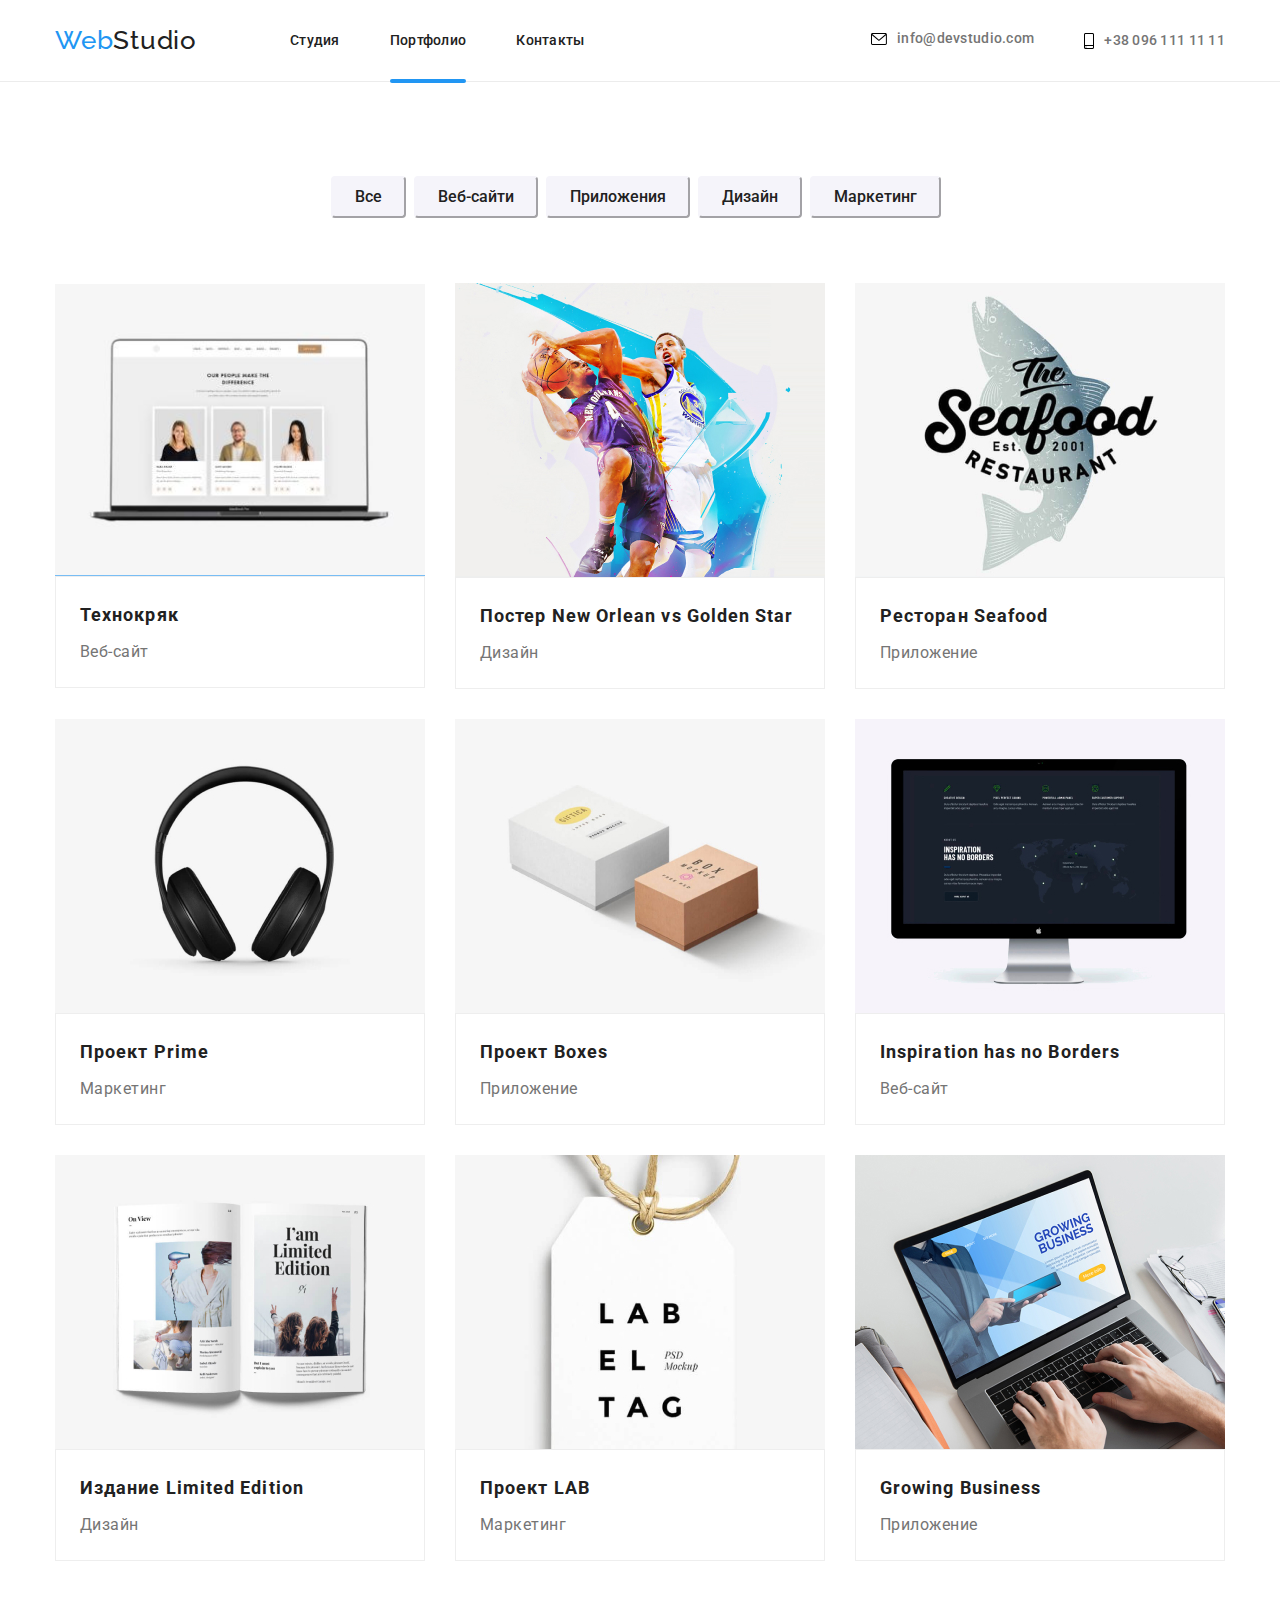
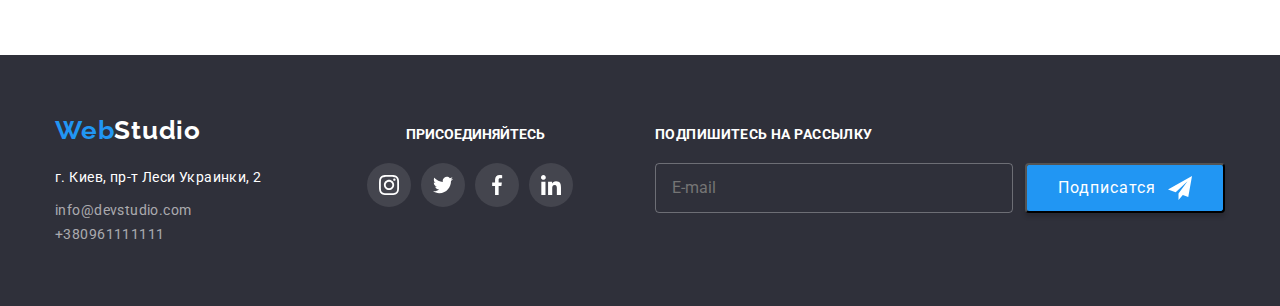
==== commit 4e1b25ef: "@media" ====
--- a/portfolio.html
+++ b/portfolio.html
@@ -46,11 +46,11 @@
                 <section class="button">
                     <div class="container">
                             <ul class="button__set list-none">
-                                <li><button type="button" class="button__set--active">Все</button></li>
-                                <li><button type="button" class="button__set--active">Веб-сайти</button></li>
-                                <li><button type="button" class="button__set--active">Приложения</button></li>
-                                <li><button type="button" class="button__set--active">Дизайн</button></li>
-                                <li><button type="button" class="button__set--active">Маркетинг</button></li>
+                                <li class="button__set--li" ><button type="button" class="button__set--active">Все</button></li>
+                                <li class="button__set--li" ><button type="button" class="button__set--active">Веб-сайти</button></li>
+                                <li class="button__set--li" ><button type="button" class="button__set--active">Приложения</button></li>
+                                <li class="button__set--li" ><button type="button" class="button__set--active">Дизайн</button></li>
+                                <li class="button__set--li" ><button type="button" class="button__set--active">Маркетинг</button></li>
                             </ul>
                                                   
                             <ul class="list-none card-set">
--- a/css/main.min.css
+++ b/css/main.min.css
@@ -1 +1,2 @@
-:root{--them-colour: #2196f3;--them-colour-two: #2f303a;--text-primary: #212121;--text-primary-second: #757575;--white-theme:#ffffff;--border-them:#f5f4fa;--container-set: 30px}body{font-family:"Roboto";list-style:none}img{display:block;max-width:100%}h1,h2,h3,h4,h5,h6{margin:0}.list-none{list-style:none;margin:0;padding:0}.visually-hidden{position:absolute;clip:rect(0 0 0 0);width:1px;height:1px;margin:-1px}.container{padding:0 15px;margin:0 auto}@media screen and (min-width: 480px){.container{width:480px}}@media screen and (min-width: 768px){.container{width:768px}}@media screen and (min-width: 1200px){.container{width:1200px}}.studio{font-size:26px;line-height:1.19;letter-spacing:.03em;color:var(--white-theme)}.line{position:relative;display:-webkit-box;display:-ms-flexbox;display:flex;-webkit-box-align:center;-ms-flex-align:center;align-items:center}.line::after{content:"";display:block;bottom:auto;width:100%;height:4px;position:absolute;background:var(--them-colour);border-radius:4px;margin-top:80px}.header{padding:25px 0;border-bottom:1px solid #ececec}.header-box{display:-webkit-box;display:-ms-flexbox;display:flex;-webkit-box-align:center;-ms-flex-align:center;align-items:center;width:1200px;padding:0 15px;margin:0 auto}.header__nav{display:-webkit-box;display:-ms-flexbox;display:flex;-webkit-box-align:center;-ms-flex-align:center;align-items:center;margin-right:auto}.header__nav a{color:var(--text-primary);text-decoration:none;font-weight:500;-webkit-transition:color 250ms cubic-bezier(0.4, 0, 0.2, 1);-o-transition:color 250ms cubic-bezier(0.4, 0, 0.2, 1);transition:color 250ms cubic-bezier(0.4, 0, 0.2, 1)}.header__link{font-family:Raleway;font-style:normal;font-weight:bold;font-size:26px;line-height:1.2;letter-spacing:.03em;color:#000;text-decoration:none;margin-right:93px}.header__logo{color:var(--them-colour)}.navigation{display:-webkit-box;display:-ms-flexbox;display:flex;margin:0px;padding:0px}.navigation__item{-webkit-transition:background-color 250ms cubic-bezier(0.4, 0, 0.2, 1);-o-transition:background-color 250ms cubic-bezier(0.4, 0, 0.2, 1);transition:background-color 250ms cubic-bezier(0.4, 0, 0.2, 1)}.navigation__item:not(:last-child){margin-right:50px}.navigation__link{font-weight:500;font-size:14px;line-height:1.1px;letter-spacing:.02em}.navigation__link--active{color:var(--them-colour)}.navigation__link:hover,.navigation__link:focus{color:var(--them-colour)}.nav-contact{display:-webkit-box;display:-ms-flexbox;display:flex;margin:0px;padding:0px}.nav-contact__list:not(:last-child){margin-right:50px}.nav-contact__link{display:-webkit-box;display:-ms-flexbox;display:flex;-webkit-box-align:center;-ms-flex-align:center;align-items:center;color:var(--text-primary-second);text-decoration:none;font-weight:500;font-size:14px;line-height:1.1px;letter-spacing:.02em;-webkit-transition:color 250ms cubic-bezier(0.4, 0, 0.2, 1);-o-transition:color 250ms cubic-bezier(0.4, 0, 0.2, 1);transition:color 250ms cubic-bezier(0.4, 0, 0.2, 1)}.nav-contact__link:hover,.nav-contact__link:focus{color:var(--them-colour)}.nav-contact__icon1{-webkit-box-pack:center;-ms-flex-pack:center;justify-content:center;-webkit-box-align:center;-ms-flex-align:center;align-items:center;margin-right:10px;width:16px;height:12px}.nav-contact__link:hover .nav-contact__icon1,.nav-contact__link:focus .nav-contact__icon1{fill:var(--them-colour);-webkit-transition:fill 250ms cubic-bezier(0.4, 0, 0.2, 1);-o-transition:fill 250ms cubic-bezier(0.4, 0, 0.2, 1);transition:fill 250ms cubic-bezier(0.4, 0, 0.2, 1)}.nav-contact__icon2{-webkit-box-pack:center;-ms-flex-pack:center;justify-content:center;-webkit-box-align:center;-ms-flex-align:center;align-items:center;margin-right:10px;width:10px;height:16px}.nav-contact__link:hover .nav-contact__icon2,.nav-contact__link:focus .nav-contact__icon2{fill:var(--them-colour);-webkit-transition:fill 250ms cubic-bezier(0.4, 0, 0.2, 1);-o-transition:fill 250ms cubic-bezier(0.4, 0, 0.2, 1);transition:fill 250ms cubic-bezier(0.4, 0, 0.2, 1)}.section-hero{background:var(--them-colour-two);padding:200px 0;background-image:-webkit-gradient(linear, left top, right top, from(rgba(47, 48, 58, 0.4)), to(rgba(47, 48, 58, 0.4))),url("../images/img-bgd.jpg");background-image:-o-linear-gradient(left, rgba(47, 48, 58, 0.4), rgba(47, 48, 58, 0.4)),url("../images/img-bgd.jpg");background-image:linear-gradient(to right, rgba(47, 48, 58, 0.4), rgba(47, 48, 58, 0.4)),url("../images/img-bgd.jpg");background-position:center;background-size:1600px;background-repeat:no-repeat}.section-hero__header{font-weight:900;font-size:44px;line-height:1.3;text-align:center;letter-spacing:.06em;text-transform:uppercase;color:var(--white-theme);width:696px;margin:0 auto;margin-bottom:30px}.section-hero>h1 .footer-background{background:var(--them-colour-two);width:1600px;height:252px}.backdrop.is-hidden{visibility:hidden;opacity:0;pointer-events:none}.backdrop{position:fixed;width:100%;height:100%;left:0px;top:0px;z-index:2;-webkit-transition:opacity 350ms cubic-bezier(0.4, 0, 0.2, 1);-o-transition:opacity 350ms cubic-bezier(0.4, 0, 0.2, 1);transition:opacity 350ms cubic-bezier(0.4, 0, 0.2, 1);background:rgba(0,0,0,.2)}.modal{position:absolute;width:528px;min-height:581px;top:50%;left:50%;-webkit-transform:translate(-50%, -50%);-ms-transform:translate(-50%, -50%);transform:translate(-50%, -50%);margin:0 auto;background:var(--white-theme);-webkit-box-shadow:0px 1px 3px rgba(0,0,0,.12),0px 1px 1px rgba(0,0,0,.14),0px 2px 1px rgba(0,0,0,.2);box-shadow:0px 1px 3px rgba(0,0,0,.12),0px 1px 1px rgba(0,0,0,.14),0px 2px 1px rgba(0,0,0,.2);border-radius:4px;-webkit-transition:opacity 2s linear;-o-transition:opacity 2s linear;transition:opacity 2s linear;padding:40px}.modal__head{display:block;font-size:20px;line-height:1.1;text-align:center;letter-spacing:.03em;margin-bottom:12px;color:var(--text-primary)}.modal-form__box{display:block;position:relative;font-size:12px;line-height:1.16;margin-bottom:10px;letter-spacing:.01em;color:var(--text-primary-second)}.modal-form__line,.modal-form__text{width:100%;height:40px;margin-top:4px;border:1px solid rgba(33,33,33,.2);-webkit-box-sizing:border-box;box-sizing:border-box;border-radius:4px;padding:0 10px 0 42px;-webkit-transition:.3s linear border;-o-transition:.3s linear border;transition:.3s linear border}.modal-form__line:focus{outline:none;border:1px solid var(--them-colour)}.modal-form__icon{display:block;position:absolute;top:50%;left:10px;-webkit-transition:.3s fill linear;-o-transition:.3s fill linear;transition:.3s fill linear}.modal-form__line:focus+.modal-form__icon{fill:var(--them-colour)}.modal-form__text{font-family:inherit;resize:none;height:120px;padding:12px 16px;margin-bottom:10px}.modal-form__text:focus{outline:none;border:1px solid var(--them-colour)}.modal-form__text::-webkit-input-placeholder{color:rgba(117,117,117,.5)}.modal-form__text::-moz-placeholder{color:rgba(117,117,117,.5)}.modal-form__text:-ms-input-placeholder{color:rgba(117,117,117,.5)}.modal-form__text::-ms-input-placeholder{color:rgba(117,117,117,.5)}.modal-form__text::placeholder{color:rgba(117,117,117,.5)}.modal-form__svg{fill:var(--white-theme);margin-left:1px}.policy,.modal-form__svg{display:-webkit-box;display:-ms-flexbox;display:flex;-webkit-box-align:center;-ms-flex-align:center;align-items:center;font-size:14px;color:var(--text-primary-second)}.policy a{color:var(--them-colour)}.modal-form__checkbox{position:absolute;clip:rect(0 0 0 0);width:1px;height:1px;border:0px;padding:0px;margin:-1px;overflow:hidden}.modal-form__checkbox:checked~.policy::before{border:0px;background-color:var(--them-colour);background-repeat:no-repeat;background-position:center;background-size:contain}.modal-form__checkbox:focus~.policy::before{border-color:var(--them-colour);-webkit-transition:border-color 350ms cubic-bezier(0.4, 0, 0.2, 1);-o-transition:border-color 350ms cubic-bezier(0.4, 0, 0.2, 1);transition:border-color 350ms cubic-bezier(0.4, 0, 0.2, 1)}.policy::before{content:"";height:16px;width:16px;border:1px solid var(--text-primary);border-radius:2px;margin-right:7px}.modal-form__check{display:block;position:fixed}.policy__link{margin-left:5px}.about-work{-webkit-box-align:center;-ms-flex-align:center;align-items:center;padding-top:94px}@media screen and (min-width: 768px){.skills{display:-webkit-box;display:-ms-flexbox;display:flex;-ms-flex-wrap:wrap;flex-wrap:wrap;margin:-15px}}@media screen and (min-width: 480px){.skills__card{width:100%;margin-bottom:30px}}@media screen and (min-width: 768px){.skills__card{width:354px;margin:15px;-webkit-box-pack:center;-ms-flex-pack:center;justify-content:center}}@media screen and (min-width: 1200px){.skills__card{width:270px}}.skills__picture{width:100%;height:120px;background-color:var(--border-them);-webkit-box-pack:center;-ms-flex-pack:center;justify-content:center;-webkit-box-align:center;-ms-flex-align:center;align-items:center;display:-webkit-box;display:-ms-flexbox;display:flex;margin-bottom:30px}.skills__meta{font-weight:bold;font-size:14px;line-height:1.14;letter-spacing:.03em;text-transform:uppercase;margin-bottom:10px;color:var(--text-primary);text-align:center}@media screen and (min-width: 768px){.skills__meta{text-align:inherit}}.skills__description{font-weight:normal;font-size:14px;line-height:1.7;letter-spacing:.03em;color:var(--text-primary-second);margin:0px}.specificity{padding-top:94px;padding-bottom:94px}.specificity__head{font-family:Roboto;font-style:normal;font-weight:bold;font-size:36px;line-height:1.16;text-align:center;margin-bottom:50px;letter-spacing:.03em;color:var(--text-primary)}.specificity__card{display:-webkit-box;display:-ms-flexbox;display:flex}.specificity__image{position:relative}.specificity__image:not(:last-child){margin-right:30px}.specificity__title{position:absolute;bottom:0;width:100%;height:70px;display:-webkit-box;display:-ms-flexbox;display:flex;-webkit-box-align:center;-ms-flex-align:center;align-items:center;-webkit-box-pack:center;-ms-flex-pack:center;justify-content:center;color:var(--white-theme);background:rgba(47,48,58,.8);font-weight:700;font-size:14px;line-height:1.14;letter-spacing:.03em;text-transform:uppercase}.team{padding-top:94px;padding-bottom:94px;background-color:var(--border-them)}.team__head{font-family:Roboto;font-style:normal;font-weight:bold;font-size:36px;line-height:1.16;text-align:center;margin-bottom:50px;letter-spacing:.03em;color:var(--text-primary)}.user-description__name{font-weight:500;font-size:16px;line-height:1.8;text-align:center;letter-spacing:.03em;color:var(--text-primary);margin-top:0px}.user-description__profession{font-size:16px;line-height:1.18;text-align:center;letter-spacing:.03em;margin:0px 0px;color:var(--text-primary-second);margin-bottom:16px}.card-workers{display:-webkit-box;display:-ms-flexbox;display:flex}.user-description__name{margin-bottom:10px}.card-workers__box{-webkit-box-shadow:0px 1px 3px rgba(0,0,0,.12),0px 1px 1px rgba(0,0,0,.14),0px 2px 1px rgba(0,0,0,.2);box-shadow:0px 1px 3px rgba(0,0,0,.12),0px 1px 1px rgba(0,0,0,.14),0px 2px 1px rgba(0,0,0,.2);border-radius:0px 0px 4px 4px;background-color:var(--primary-background-color)}.card-workers__box:not(:last-child){margin-right:30px}.user-description{padding:30px 0px 30px 0px}.social-box__svg{fill:#afb1b8;-webkit-transition:fill 250ms cubic-bezier(0.4, 0, 0.2, 1);-o-transition:fill 250ms cubic-bezier(0.4, 0, 0.2, 1);transition:fill 250ms cubic-bezier(0.4, 0, 0.2, 1)}.social-box__link:hover .social-box__svg,.social-box__link:focus .social-box__svg{fill:var(--white-theme)}.social-box{display:-webkit-box;display:-ms-flexbox;display:flex;-webkit-box-pack:center;-ms-flex-pack:center;justify-content:center}.social-box__item:last-child{margin-right:0}.social-box__link{-webkit-transition:background-color 250ms cubic-bezier(0.4, 0, 0.2, 1);-o-transition:background-color 250ms cubic-bezier(0.4, 0, 0.2, 1);transition:background-color 250ms cubic-bezier(0.4, 0, 0.2, 1);display:-webkit-box;display:-ms-flexbox;display:flex;margin-right:10px;width:44px;height:44px;-webkit-box-pack:center;-ms-flex-pack:center;justify-content:center;-webkit-box-align:center;-ms-flex-align:center;align-items:center;border-radius:50%}.social-box__link:hover,.social-box__link:focus{background-color:var(--them-colour)}.clients{padding-top:94px;padding-bottom:94px}.clients__head{font-family:Roboto;font-style:normal;font-weight:bold;font-size:36px;line-height:1.16;text-align:center;margin-bottom:50px;letter-spacing:.03em;color:var(--text-primary)}.clients__box{text-decoration:none;display:-webkit-box;display:-ms-flexbox;display:flex;-webkit-box-pack:center;-ms-flex-pack:center;justify-content:center}.clients__card{margin-right:30px}.clients__card:last-child{margin-right:0}.clients__link{-webkit-transition:border 250ms cubic-bezier(0.4, 0, 0.2, 1);-o-transition:border 250ms cubic-bezier(0.4, 0, 0.2, 1);transition:border 250ms cubic-bezier(0.4, 0, 0.2, 1);width:170px;height:92px;border:1px solid #ececec;border-radius:4px;display:-webkit-box;display:-ms-flexbox;display:flex;-webkit-box-pack:center;-ms-flex-pack:center;justify-content:center;-webkit-box-align:center;-ms-flex-align:center;align-items:center}.clients__link:hover,.clients__link:focus{border:1px solid var(--them-colour)}.clients__icon{-webkit-transition:fill 250ms cubic-bezier(0.4, 0, 0.2, 1);-o-transition:fill 250ms cubic-bezier(0.4, 0, 0.2, 1);transition:fill 250ms cubic-bezier(0.4, 0, 0.2, 1)}.clients__link:hover .clients__icon,.clients__link:focus .clients__icon{fill:var(--them-colour)}.clients__icon{fill:#afb1b8}.footer{background:var(--them-colour-two);padding:60px 0;text-decoration:none;padding:60px 0px;display:-webkit-box;display:-ms-flexbox;display:flex}.footer-box__info{text-align:center;margin-bottom:60px}@media screen and (min-width: 768px){.footer-box__info{margin-bottom:0}}@media screen and (min-width: 1200px){.footer-box__info{margin-right:70px;text-align:left}}.footer-box{display:block}.footer-box__second{text-align:center;margin-bottom:60px}@media screen and (min-width: 768px){.footer-box__second{margin-bottom:0}}@media screen and (min-width: 1200px){.footer-box__second{margin-right:70px;text-align:left}}.footer__logo{color:var(--them-colour)}.footer__link{font-family:Raleway;font-style:normal;font-weight:bold;font-size:26px;line-height:1.2;letter-spacing:.03em;color:#000;text-decoration:none;display:block;margin-bottom:20px}.footer__street{font-size:14px;line-height:1.7;letter-spacing:.03em;font-style:normal;color:var(--white-theme);margin:0px 0px;margin-bottom:9px}.footer__contact{font-style:normal;font-size:14px;line-height:1.7;letter-spacing:.03em;text-decoration:none;color:rgba(255,255,255,.6)}.footer__contact:not(:last-child){margin-bottom:9px}.footer-form__label{font-size:14px;line-height:16px;letter-spacing:.03em;text-transform:uppercase;margin-bottom:20px;color:var(--white-theme);margin-left:94px}.footer-form{-ms-flex-line-pack:center;align-content:center;-webkit-box-align:center;-ms-flex-align:center;align-items:center;-webkit-box-pack:center;-ms-flex-pack:center;justify-content:center}.footer-form__email{display:-webkit-box;display:-ms-flexbox;display:flex;margin-left:93px;height:50px}.footer-form__email::-webkit-input-placeholder{color:rgba(255,255,255,.6)}.footer-form__email::-moz-placeholder{color:rgba(255,255,255,.6)}.footer-form__email:-ms-input-placeholder{color:rgba(255,255,255,.6)}.footer-form__email::-ms-input-placeholder{color:rgba(255,255,255,.6)}.footer-form__email::placeholder{color:rgba(255,255,255,.6)}.footer-form__input{width:358px;height:50px;background-color:#ffffff00;border:1px solid rgba(255,255,255,.3);-webkit-box-sizing:border-box;box-sizing:border-box;-webkit-filter:drop-shadow(0px 4px 4px rgba(0, 0, 0, 0.15));filter:drop-shadow(0px 4px 4px rgba(0, 0, 0, 0.15));border-radius:4px;padding-left:16px}.form-button__svg{margin-left:12px}@media screen and (min-width: 768px){.connect{margin:0 auto}}.connect__titles{margin-bottom:20px;color:var(--white-theme);font-weight:700;font-size:14px;line-height:1.14;text-transform:uppercase}.connect__list{display:-webkit-box;display:-ms-flexbox;display:flex}.connect__item:last-child{margin-right:0}.connect__link{-webkit-transition:background-color 250ms cubic-bezier(0.4, 0, 0.2, 1);-o-transition:background-color 250ms cubic-bezier(0.4, 0, 0.2, 1);transition:background-color 250ms cubic-bezier(0.4, 0, 0.2, 1);display:-webkit-box;display:-ms-flexbox;display:flex;width:44px;height:44px;margin-right:10px;border-radius:50%;-webkit-box-align:center;-ms-flex-align:center;align-items:center;-webkit-box-pack:center;-ms-flex-pack:center;justify-content:center;background-color:rgba(255,255,255,.1)}.connect__link:hover,.connect__link:focus{background-color:var(--them-colour)}.connect__svg{-webkit-transition:fill 250ms lcubic-bezier(0.4, 0, 0.2, 1);-o-transition:fill 250ms lcubic-bezier(0.4, 0, 0.2, 1);transition:fill 250ms lcubic-bezier(0.4, 0, 0.2, 1);width:20px;fill:var(--white-theme)}.section-hero__button{background:var(--them-colour);-webkit-box-shadow:0px 4px 4px rgba(0,0,0,.15);box-shadow:0px 4px 4px rgba(0,0,0,.15);border-radius:4px;font-weight:bold;font-size:16px;line-height:1.9;cursor:pointer;padding:10px 35px 10px 35px;-webkit-box-align:center;-ms-flex-align:center;align-items:center;text-align:center;letter-spacing:.06em;margin:0 auto;display:-webkit-box;display:-ms-flexbox;display:flex;color:var(--white-theme)}.modal--close{position:absolute;cursor:pointer;width:30px;height:30px;border-radius:50%;background:var(--white-theme);border:1px solid gray;top:8px;right:8px;font-size:1.4em;-webkit-transition:.3s linear color;-o-transition:.3s linear color;transition:.3s linear color;display:-webkit-box;display:-ms-flexbox;display:flex;-webkit-box-pack:center;-ms-flex-pack:center;justify-content:center}.modal--close:hover,.modal--close:focus{color:var(--them-colour)}.policy__btn{display:block;-webkit-box-align:center;-ms-flex-align:center;align-items:center;text-align:center;letter-spacing:.06em;cursor:pointer;margin:0 auto;margin-top:30px;padding:10px 55px 10px 56px;color:var(--white-theme);background:#188ce8;-webkit-box-shadow:0px 4px 4px rgba(0,0,0,.15);box-shadow:0px 4px 4px rgba(0,0,0,.15);border-radius:4px}.button{padding-top:94px;padding-bottom:94px}.button__set--active{border-radius:4px;border-color:var(--border-them);padding:6px 22px;font-weight:500;font-size:16px;line-height:1.62;text-align:center;color:var(--text-primary);background-color:var(--border-them);cursor:pointer;-webkit-transition:color 250ms cubic-bezier(0.4, 0, 0.2, 1),background-color 250ms cubic-bezier(0.4, 0, 0.2, 1),-webkit-box-shadow 250ms cubic-bezier(0.4, 0, 0.2, 1);transition:color 250ms cubic-bezier(0.4, 0, 0.2, 1),background-color 250ms cubic-bezier(0.4, 0, 0.2, 1),-webkit-box-shadow 250ms cubic-bezier(0.4, 0, 0.2, 1);-o-transition:color 250ms cubic-bezier(0.4, 0, 0.2, 1),background-color 250ms cubic-bezier(0.4, 0, 0.2, 1),box-shadow 250ms cubic-bezier(0.4, 0, 0.2, 1);transition:color 250ms cubic-bezier(0.4, 0, 0.2, 1),background-color 250ms cubic-bezier(0.4, 0, 0.2, 1),box-shadow 250ms cubic-bezier(0.4, 0, 0.2, 1);transition:color 250ms cubic-bezier(0.4, 0, 0.2, 1),background-color 250ms cubic-bezier(0.4, 0, 0.2, 1),box-shadow 250ms cubic-bezier(0.4, 0, 0.2, 1),-webkit-box-shadow 250ms cubic-bezier(0.4, 0, 0.2, 1)}.button__set--active:hover,.button__set--active:focus{text-decoration:none;color:var(--white-theme);-webkit-box-shadow:0px 3px 1px rgba(0,0,0,.1),0px 1px 2px rgba(0,0,0,.08),0px 2px 2px rgba(0,0,0,.12);box-shadow:0px 3px 1px rgba(0,0,0,.1),0px 1px 2px rgba(0,0,0,.08),0px 2px 2px rgba(0,0,0,.12)}.button__set--active:hover,.button__set--active:focus{background:var(--them-colour);border-radius:4px;border-color:var(--border-them)}.button__set:not(:last-child) .button__set--active{margin-right:8px}.button__set{-webkit-box-pack:center;-ms-flex-pack:center;justify-content:center;display:-webkit-box;display:-ms-flexbox;display:flex;margin-bottom:50px}.form-button{cursor:pointer;width:200px;height:50px;font-size:16px;line-height:1.9;display:-webkit-box;display:-ms-flexbox;display:flex;-webkit-box-align:center;-ms-flex-align:center;align-items:center;text-align:center;letter-spacing:.06em;margin-left:12px;color:var(--white-theme);-webkit-box-pack:center;-ms-flex-pack:center;justify-content:center;background:var(--them-colour);-webkit-box-shadow:0px 4px 4px rgba(0,0,0,.15);box-shadow:0px 4px 4px rgba(0,0,0,.15);border-radius:4px}.card-set{-webkit-box-align:center;-ms-flex-align:center;align-items:center;display:-webkit-box;display:-ms-flexbox;display:flex;-ms-flex-wrap:wrap;flex-wrap:wrap;padding:0px;margin:0px;margin-top:calc(-1 * var(--container-set));margin-left:calc(-1 * var(--container-set))}.card-set>.card-set__item{-ms-flex-preferred-size:calc(100% / 3 - var(--container-set));flex-basis:calc(100% / 3 - var(--container-set));margin-left:var(--container-set);margin-top:var(--container-set)}.card-set__item a{-webkit-transition:-webkit-box-shadow 250ms cubic-bezier(0.4, 0, 0.2, 1);transition:-webkit-box-shadow 250ms cubic-bezier(0.4, 0, 0.2, 1);-o-transition:box-shadow 250ms cubic-bezier(0.4, 0, 0.2, 1);transition:box-shadow 250ms cubic-bezier(0.4, 0, 0.2, 1);transition:box-shadow 250ms cubic-bezier(0.4, 0, 0.2, 1), -webkit-box-shadow 250ms cubic-bezier(0.4, 0, 0.2, 1)}.text-box{position:relative;padding:20px 24px 20px 24px;background:var(--white-theme);border:1px solid #eee;-webkit-box-sizing:border-box;box-sizing:border-box}.product{position:relative;overflow:hidden}.card-set__link{overflow:hidden;cursor:pointer;display:block;text-decoration:none}.card-set__link:hover,.card-set__link:focus{-webkit-box-shadow:0px 1px 1px rgba(0,0,0,.12),0px 4px 4px rgba(0,0,0,.06),1px 4px 6px rgba(0,0,0,.16);box-shadow:0px 1px 1px rgba(0,0,0,.12),0px 4px 4px rgba(0,0,0,.06),1px 4px 6px rgba(0,0,0,.16)}.product__text{position:absolute;margin:0 auto;top:0;left:0;width:100%;height:100%;color:var(--white-theme);font-size:18px;line-height:1.56;letter-spacing:.03em;background:rgba(33,150,243,.9);padding:63px 24px;-webkit-transform:translateY(100%);-ms-transform:translateY(100%);transform:translateY(100%);-webkit-transition:-webkit-transform 250ms cubic-bezier(0.4, 0, 0.2, 1);transition:-webkit-transform 250ms cubic-bezier(0.4, 0, 0.2, 1);-o-transition:transform 250ms cubic-bezier(0.4, 0, 0.2, 1);transition:transform 250ms cubic-bezier(0.4, 0, 0.2, 1);transition:transform 250ms cubic-bezier(0.4, 0, 0.2, 1), -webkit-transform 250ms cubic-bezier(0.4, 0, 0.2, 1)}.card-set__link:hover .product__text,.card-set__link:focus .product__text{-webkit-transform:translateY(0);-ms-transform:translateY(0);transform:translateY(0)}.text-box__name{font-size:18px;line-height:2;letter-spacing:.06em;color:var(--text-primary);margin-bottom:4px}.text-box__meta{font-size:16px;line-height:1.87;letter-spacing:.03em;color:var(--text-primary-second);margin:0px}/*# sourceMappingURL=main.min.css.map */+:root{--them-colour: #2196f3;--them-colour-two: #2f303a;--text-primary: #212121;--text-primary-second: #757575;--white-theme:#ffffff;--border-them:#f5f4fa;--container-set: 30px}body{font-family:"Roboto";list-style:none}img{display:block;max-width:100%}h1,h2,h3,h4,h5,h6{margin:0}.list-none{list-style:none;margin:0;padding:0}.visually-hidden{position:absolute;clip:rect(0 0 0 0);width:1px;height:1px;margin:-1px}.container{padding:0 15px;margin:0 auto}@media screen and (min-width: 480px){.container{width:480px}}@media screen and (min-width: 768px){.container{width:768px}}@media screen and (min-width: 1200px){.container{width:1200px}}.studio{font-size:26px;line-height:1.19;letter-spacing:0.03em;color:var(--white-theme)}.line{position:relative;display:-webkit-box;display:-webkit-flex;display:-ms-flexbox;display:flex;-webkit-box-align:center;-webkit-align-items:center;-ms-flex-align:center;align-items:center}.line::after{content:"";display:block;bottom:auto;width:100%;height:4px;position:absolute;background:var(--them-colour);-webkit-border-radius:4px;border-radius:4px;margin-top:80px}.header{padding:25px 0;border-bottom:1px solid #ececec}.header-box{display:-webkit-box;display:-webkit-flex;display:-ms-flexbox;display:flex;-webkit-box-align:center;-webkit-align-items:center;-ms-flex-align:center;align-items:center;width:1200px;padding:0 15px;margin:0 auto}.header__nav{display:-webkit-box;display:-webkit-flex;display:-ms-flexbox;display:flex;-webkit-box-align:center;-webkit-align-items:center;-ms-flex-align:center;align-items:center;margin-right:auto}.header__nav a{color:var(--text-primary);text-decoration:none;font-weight:500;-webkit-transition:color 250ms cubic-bezier(0.4, 0, 0.2, 1);-o-transition:color 250ms cubic-bezier(0.4, 0, 0.2, 1);transition:color 250ms cubic-bezier(0.4, 0, 0.2, 1)}.header__link{font-family:Raleway;font-style:normal;font-weight:bold;font-size:26px;line-height:1.2;letter-spacing:0.03em;color:#000000;text-decoration:none;margin-right:93px}.header__logo{color:var(--them-colour)}.navigation{display:-webkit-box;display:-webkit-flex;display:-ms-flexbox;display:flex;margin:0px;padding:0px}.navigation__item{-webkit-transition:background-color 250ms cubic-bezier(0.4, 0, 0.2, 1);-o-transition:background-color 250ms cubic-bezier(0.4, 0, 0.2, 1);transition:background-color 250ms cubic-bezier(0.4, 0, 0.2, 1)}.navigation__item:not(:last-child){margin-right:50px}.navigation__link{font-weight:500;font-size:14px;line-height:1.1px;letter-spacing:0.02em}.navigation__link--active{color:var(--them-colour)}.navigation__link:hover,.navigation__link:focus{color:var(--them-colour)}.nav-contact{display:-webkit-box;display:-webkit-flex;display:-ms-flexbox;display:flex;margin:0px;padding:0px}.nav-contact__list:not(:last-child){margin-right:50px}.nav-contact__link{display:-webkit-box;display:-webkit-flex;display:-ms-flexbox;display:flex;-webkit-box-align:center;-webkit-align-items:center;-ms-flex-align:center;align-items:center;color:var(--text-primary-second);text-decoration:none;font-weight:500;font-size:14px;line-height:1.1px;letter-spacing:0.02em;-webkit-transition:color 250ms cubic-bezier(0.4, 0, 0.2, 1);-o-transition:color 250ms cubic-bezier(0.4, 0, 0.2, 1);transition:color 250ms cubic-bezier(0.4, 0, 0.2, 1)}.nav-contact__link:hover,.nav-contact__link:focus{color:var(--them-colour)}.nav-contact__icon1{-webkit-box-pack:center;-webkit-justify-content:center;-ms-flex-pack:center;justify-content:center;-webkit-box-align:center;-webkit-align-items:center;-ms-flex-align:center;align-items:center;margin-right:10px;width:16px;height:12px}.nav-contact__link:hover .nav-contact__icon1,.nav-contact__link:focus .nav-contact__icon1{fill:var(--them-colour);-webkit-transition:fill 250ms cubic-bezier(0.4, 0, 0.2, 1);-o-transition:fill 250ms cubic-bezier(0.4, 0, 0.2, 1);transition:fill 250ms cubic-bezier(0.4, 0, 0.2, 1)}.nav-contact__icon2{-webkit-box-pack:center;-webkit-justify-content:center;-ms-flex-pack:center;justify-content:center;-webkit-box-align:center;-webkit-align-items:center;-ms-flex-align:center;align-items:center;margin-right:10px;width:10px;height:16px}.nav-contact__link:hover .nav-contact__icon2,.nav-contact__link:focus .nav-contact__icon2{fill:var(--them-colour);-webkit-transition:fill 250ms cubic-bezier(0.4, 0, 0.2, 1);-o-transition:fill 250ms cubic-bezier(0.4, 0, 0.2, 1);transition:fill 250ms cubic-bezier(0.4, 0, 0.2, 1)}.section-hero{background:var(--them-colour-two);padding:118px 0;max-width:1600px;margin-left:auto;margin-right:auto;background-image:-webkit-gradient(linear, left top, right top, from(rgba(47,48,58,0.4)), to(rgba(47,48,58,0.4))),url("../images/img-bgd.jpg");background-image:-webkit-linear-gradient(left, rgba(47,48,58,0.4), rgba(47,48,58,0.4)),url("../images/img-bgd.jpg");background-image:-o-linear-gradient(left, rgba(47,48,58,0.4), rgba(47,48,58,0.4)),url("../images/img-bgd.jpg");background-image:linear-gradient(to right, rgba(47,48,58,0.4), rgba(47,48,58,0.4)),url("../images/img-bgd.jpg");background-position:center;-webkit-background-size:1600px 1600px;background-size:1600px;background-repeat:no-repeat}.section-hero__header{margin-bottom:30px;margin-left:auto;margin-right:auto;max-width:360px;color:#fff;font-weight:900;font-size:26px;line-height:1.62;letter-spacing:.06em;text-transform:uppercase}.section-hero>h1 .footer-background{background:var(--them-colour-two);width:1600px;height:252px}.backdrop.is-hidden{visibility:hidden;opacity:0;pointer-events:none}.backdrop{position:fixed;width:100%;height:100%;left:0px;top:0px;z-index:2;-webkit-transition:opacity 350ms cubic-bezier(0.4, 0, 0.2, 1);-o-transition:opacity 350ms cubic-bezier(0.4, 0, 0.2, 1);transition:opacity 350ms cubic-bezier(0.4, 0, 0.2, 1);background:rgba(0,0,0,0.2)}.modal{position:absolute;width:528px;min-height:581px;top:50%;left:50%;-webkit-transform:translate(-50%, -50%);-ms-transform:translate(-50%, -50%);transform:translate(-50%, -50%);margin:0 auto;background:var(--white-theme);-webkit-box-shadow:0px 1px 3px rgba(0,0,0,0.12),0px 1px 1px rgba(0,0,0,0.14),0px 2px 1px rgba(0,0,0,0.2);box-shadow:0px 1px 3px rgba(0,0,0,0.12),0px 1px 1px rgba(0,0,0,0.14),0px 2px 1px rgba(0,0,0,0.2);-webkit-border-radius:4px;border-radius:4px;-webkit-transition:opacity 2s linear;-o-transition:opacity 2s linear;transition:opacity 2s linear;padding:40px}.modal__head{display:block;font-size:20px;line-height:1.1;text-align:center;letter-spacing:0.03em;margin-bottom:12px;color:var(--text-primary)}.modal-form__box{display:block;position:relative;font-size:12px;line-height:1.16;margin-bottom:10px;letter-spacing:0.01em;color:var(--text-primary-second)}.modal-form__line,.modal-form__text{width:100%;height:40px;margin-top:4px;border:1px solid rgba(33,33,33,0.2);-webkit-box-sizing:border-box;box-sizing:border-box;-webkit-border-radius:4px;border-radius:4px;padding:0 10px 0 42px;-webkit-transition:0.3s linear border;-o-transition:0.3s linear border;transition:0.3s linear border}.modal-form__line:focus{outline:none;border:1px solid var(--them-colour)}.modal-form__icon{display:block;position:absolute;top:50%;left:10px;-webkit-transition:0.3s fill linear;-o-transition:0.3s fill linear;transition:0.3s fill linear}.modal-form__line:focus+.modal-form__icon{fill:var(--them-colour)}.modal-form__text{font-family:inherit;resize:none;height:120px;padding:12px 16px;margin-bottom:10px}.modal-form__text:focus{outline:none;border:1px solid var(--them-colour)}.modal-form__text::-webkit-input-placeholder{color:rgba(117,117,117,0.5)}.modal-form__text:-ms-input-placeholder{color:rgba(117,117,117,0.5)}.modal-form__text::-ms-input-placeholder{color:rgba(117,117,117,0.5)}.modal-form__text::placeholder{color:rgba(117,117,117,0.5)}.modal-form__svg{fill:var(--white-theme);margin-left:1px}.policy,.modal-form__svg{display:-webkit-box;display:-webkit-flex;display:-ms-flexbox;display:flex;-webkit-box-align:center;-webkit-align-items:center;-ms-flex-align:center;align-items:center;font-size:14px;color:var(--text-primary-second)}.policy a{color:var(--them-colour)}.modal-form__checkbox{position:absolute;clip:rect(0 0 0 0);width:1px;height:1px;border:0px;padding:0px;margin:-1px;overflow:hidden}.modal-form__checkbox:checked ~ .policy::before{border:0px;background-color:var(--them-colour);background-repeat:no-repeat;background-position:center;-webkit-background-size:contain;background-size:contain}.modal-form__checkbox:focus ~ .policy::before{border-color:var(--them-colour);-webkit-transition:border-color 350ms cubic-bezier(0.4, 0, 0.2, 1);-o-transition:border-color 350ms cubic-bezier(0.4, 0, 0.2, 1);transition:border-color 350ms cubic-bezier(0.4, 0, 0.2, 1)}.policy::before{content:"";height:16px;width:16px;border:1px solid var(--text-primary);-webkit-border-radius:2px;border-radius:2px;margin-right:7px}.modal-form__check{display:block;position:fixed}.policy__link{margin-left:5px}.about-work{-webkit-box-align:center;-webkit-align-items:center;-ms-flex-align:center;align-items:center;padding-top:60px;padding-bottom:60px}@media screen and (min-width: 1200px){.about-work{padding-top:94px;padding-bottom:94px}}@media screen and (min-width: 768px){.skills{display:-webkit-box;display:-webkit-flex;display:-ms-flexbox;display:flex;-webkit-flex-wrap:wrap;-ms-flex-wrap:wrap;flex-wrap:wrap;margin:-15px}}@media screen and (min-width: 480px){.skills__card{width:100%;margin-bottom:30px}}@media screen and (min-width: 768px){.skills__card{width:354px;margin:15px;-webkit-box-pack:center;-webkit-justify-content:center;-ms-flex-pack:center;justify-content:center}}@media screen and (min-width: 1200px){.skills__card{width:270px}}.skills__picture{width:100%;height:120px;background-color:var(--border-them);-webkit-box-pack:center;-webkit-justify-content:center;-ms-flex-pack:center;justify-content:center;-webkit-box-align:center;-webkit-align-items:center;-ms-flex-align:center;align-items:center;display:-webkit-box;display:-webkit-flex;display:-ms-flexbox;display:flex;margin-bottom:30px}.skills__meta{font-weight:bold;font-size:14px;line-height:1.14;letter-spacing:0.03em;text-transform:uppercase;margin-bottom:10px;color:var(--text-primary);text-align:center}@media screen and (min-width: 768px){.skills__meta{text-align:inherit}}.skills__description{font-weight:normal;font-size:14px;line-height:1.7;letter-spacing:0.03em;color:var(--text-primary-second);margin:0px}.specificity{padding-top:94px;padding-bottom:94px}@media screen and (max-width: 1199px){.specificity{padding:0px;display:none}}.specificity__head{font-family:Roboto;font-style:normal;font-weight:bold;font-size:36px;line-height:1.16;text-align:center;margin-bottom:50px;letter-spacing:0.03em;color:var(--text-primary)}.specificity__card{display:-webkit-box;display:-webkit-flex;display:-ms-flexbox;display:flex}.specificity__image{position:relative}.specificity__image:not(:last-child){margin-right:30px}.specificity__title{position:absolute;bottom:0;width:100%;height:70px;display:-webkit-box;display:-webkit-flex;display:-ms-flexbox;display:flex;-webkit-box-align:center;-webkit-align-items:center;-ms-flex-align:center;align-items:center;-webkit-box-pack:center;-webkit-justify-content:center;-ms-flex-pack:center;justify-content:center;color:var(--white-theme);background:rgba(47,48,58,0.8);font-weight:700;font-size:14px;line-height:1.14;letter-spacing:0.03em;text-transform:uppercase}.team{padding-top:60px;padding-bottom:60px;background-color:var(--border-them)}@media screen and (min-width: 1200px){.team{padding-top:94px;padding-bottom:94px}}.team__head{font-family:Roboto;font-style:normal;font-weight:bold;font-size:36px;line-height:1.16;text-align:center;margin-bottom:30px;letter-spacing:0.03em;color:var(--text-primary)}@media screen and (min-width: 1200px){.team__head{margin-bottom:50px}}.user-description__name{font-weight:500;font-size:16px;line-height:1.8;text-align:center;letter-spacing:0.03em;color:var(--text-primary);margin-top:0px}.user-description__profession{font-size:16px;line-height:1.18;text-align:center;letter-spacing:0.03em;margin:0px 0px;color:var(--text-primary-second);margin-bottom:16px}@media screen and (min-width: 768px){.card-workers{margin:-15px;display:-webkit-box;display:-webkit-flex;display:-ms-flexbox;display:flex;-webkit-flex-wrap:wrap;-ms-flex-wrap:wrap;flex-wrap:wrap}}@media screen and (min-width: 1200px){.card-workers{display:-webkit-box;display:-webkit-flex;display:-ms-flexbox;display:flex}}.user-description__name{margin-bottom:10px}.card-workers__box{-webkit-box-shadow:0px 1px 3px rgba(0,0,0,0.12),0px 1px 1px rgba(0,0,0,0.14),0px 2px 1px rgba(0,0,0,0.2);box-shadow:0px 1px 3px rgba(0,0,0,0.12),0px 1px 1px rgba(0,0,0,0.14),0px 2px 1px rgba(0,0,0,0.2);-webkit-border-radius:0px 0px 4px 4px;border-radius:0px 0px 4px 4px;background-color:var(--primary-background-color);margin-bottom:30px}@media screen and (min-width: 768px){.card-workers__box{width:-webkit-calc((100% - 4 * 15px) / 2);width:calc((100% - 4 * 15px) / 2);margin:15px}}@media screen and (min-width: 1200px){.card-workers__box:not(:last-child){margin-right:30px}}.user-description{padding:30px 0px 30px 0px}.social-box__svg{fill:#afb1b8;-webkit-transition:fill 250ms cubic-bezier(0.4, 0, 0.2, 1);-o-transition:fill 250ms cubic-bezier(0.4, 0, 0.2, 1);transition:fill 250ms cubic-bezier(0.4, 0, 0.2, 1)}.social-box__link:hover .social-box__svg,.social-box__link:focus .social-box__svg{fill:var(--white-theme)}.social-box{display:-webkit-box;display:-webkit-flex;display:-ms-flexbox;display:flex;-webkit-box-pack:center;-webkit-justify-content:center;-ms-flex-pack:center;justify-content:center}.social-box__item:last-child{margin-right:0}.social-box__link{-webkit-transition:background-color 250ms cubic-bezier(0.4, 0, 0.2, 1);-o-transition:background-color 250ms cubic-bezier(0.4, 0, 0.2, 1);transition:background-color 250ms cubic-bezier(0.4, 0, 0.2, 1);display:-webkit-box;display:-webkit-flex;display:-ms-flexbox;display:flex;margin-right:10px;width:44px;height:44px;-webkit-box-pack:center;-webkit-justify-content:center;-ms-flex-pack:center;justify-content:center;-webkit-box-align:center;-webkit-align-items:center;-ms-flex-align:center;align-items:center;-webkit-border-radius:50%;border-radius:50%}.social-box__link:hover,.social-box__link:focus{background-color:var(--them-colour)}.clients{padding-top:60px;padding-bottom:60px}@media screen and (min-width: 1200px){.clients{padding-top:94px;padding-bottom:94px}}.clients__head{font-family:Roboto;font-style:normal;font-weight:bold;font-size:36px;line-height:1.16;text-align:center;margin-bottom:30px;letter-spacing:0.03em;color:var(--text-primary)}@media screen and (min-width: 1200px){.clients__head{margin-bottom:50px}}.clients__box{display:-webkit-box;display:-webkit-flex;display:-ms-flexbox;display:flex;-webkit-flex-wrap:wrap;-ms-flex-wrap:wrap;flex-wrap:wrap;-webkit-box-pack:center;-webkit-justify-content:center;-ms-flex-pack:center;justify-content:center;margin:-15px}.clients__card{margin:15px;width:-webkit-calc((100% - 6 * 15px) / 2);width:calc((100% - 6 * 15px) / 2)}@media screen and (min-width: 1200px){.clients__card .clients__card:last-child{margin-right:0}}.clients__link{-webkit-transition:border 250ms cubic-bezier(0.4, 0, 0.2, 1);-o-transition:border 250ms cubic-bezier(0.4, 0, 0.2, 1);transition:border 250ms cubic-bezier(0.4, 0, 0.2, 1);height:92px;border:1px solid #ececec;-webkit-border-radius:4px;border-radius:4px;display:-webkit-box;display:-webkit-flex;display:-ms-flexbox;display:flex;-webkit-box-pack:center;-webkit-justify-content:center;-ms-flex-pack:center;justify-content:center;-webkit-box-align:center;-webkit-align-items:center;-ms-flex-align:center;align-items:center}.clients__link:hover,.clients__link:focus{border:1px solid var(--them-colour)}.clients__icon{-webkit-transition:fill 250ms cubic-bezier(0.4, 0, 0.2, 1);-o-transition:fill 250ms cubic-bezier(0.4, 0, 0.2, 1);transition:fill 250ms cubic-bezier(0.4, 0, 0.2, 1)}.clients__link:hover .clients__icon,.clients__link:focus .clients__icon{fill:var(--them-colour)}.clients__icon{fill:#afb1b8}.footer{background:var(--them-colour-two);padding:60px 0;text-decoration:none;padding:60px 0px;display:-webkit-box;display:-webkit-flex;display:-ms-flexbox;display:flex}.footer-box__info{text-align:center;margin-bottom:60px}@media screen and (min-width: 768px){.footer-box__info{margin-bottom:0;margin:0 auto}}@media screen and (min-width: 1200px){.footer-box__info{margin-right:70px;text-align:left}}.footer-box{display:block}@media screen and (min-width: 768px){.footer-box{display:-webkit-box;display:-webkit-flex;display:-ms-flexbox;display:flex;-webkit-box-align:baseline;-webkit-align-items:baseline;-ms-flex-align:baseline;align-items:baseline;-webkit-flex-wrap:wrap;-ms-flex-wrap:wrap;flex-wrap:wrap;-webkit-justify-content:space-around;-ms-flex-pack:distribute;justify-content:space-around}}.footer-box__second{text-align:center;margin-bottom:60px}@media screen and (min-width: 768px){.footer-box__second{margin-bottom:0}}@media screen and (min-width: 1200px){.footer-box__second{margin-right:70px;text-align:left}}.footer__logo{color:var(--them-colour)}.footer__link{font-family:Raleway;font-style:normal;font-weight:bold;font-size:26px;line-height:1.2;letter-spacing:0.03em;color:#000000;text-decoration:none;display:block;margin-bottom:20px}.footer__street{font-size:14px;line-height:1.7;letter-spacing:0.03em;font-style:normal;color:var(--white-theme);margin:0px 0px;margin-bottom:9px}.footer__contact{font-style:normal;font-size:14px;line-height:1.7;letter-spacing:0.03em;text-decoration:none;color:rgba(255,255,255,0.6)}.footer__contact:not(:last-child){margin-bottom:9px}.footer-form__label{text-align:center;font-size:14px;line-height:1.14;letter-spacing:0.03em;text-transform:uppercase;margin-bottom:20px;color:var(--white-theme)}@media screen and (min-width: 768px){.footer-form__label{text-align:left}}@media screen and (min-width: 768px){.footer-form{margin-top:60px}}@media screen and (min-width: 1200px){.footer-form{margin-top:0;margin-left:auto}}@media screen and (min-width: 1200px){.footer-form__email{display:-webkit-box;display:-webkit-flex;display:-ms-flexbox;display:flex}}.footer-form__email::-webkit-input-placeholder{color:rgba(255,255,255,0.6)}.footer-form__email:-ms-input-placeholder{color:rgba(255,255,255,0.6)}.footer-form__email::-ms-input-placeholder{color:rgba(255,255,255,0.6)}.footer-form__email::placeholder{color:rgba(255,255,255,0.6)}.footer-form__input{width:100%;height:50px;background-color:#ffffff00;border:1px solid rgba(255,255,255,0.3);-webkit-box-sizing:border-box;box-sizing:border-box;-webkit-border-radius:4px;border-radius:4px;padding-left:16px}@media screen and (min-width: 768px){.footer-form__input{width:450px}}@media screen and (min-width: 1200px){.footer-form__input{margin-right:12px;margin-bottom:0;width:358px}}.form-button__svg{margin-left:12px}.connect{margin-bottom:60px}@media screen and (min-width: 768px){.connect{margin:0 auto}}.connect__titles{margin-bottom:20px;color:var(--white-theme);font-weight:700;font-size:14px;line-height:1.14;text-transform:uppercase}@media screen and (min-width: 480px){.connect__titles{text-align:center}}.connect__list{display:-webkit-box;display:-webkit-flex;display:-ms-flexbox;display:flex;-webkit-box-pack:center;-webkit-justify-content:center;-ms-flex-pack:center;justify-content:center}.connect__item:last-child{margin-right:0}.connect__link{-webkit-transition:background-color 250ms cubic-bezier(0.4, 0, 0.2, 1);-o-transition:background-color 250ms cubic-bezier(0.4, 0, 0.2, 1);transition:background-color 250ms cubic-bezier(0.4, 0, 0.2, 1);display:-webkit-box;display:-webkit-flex;display:-ms-flexbox;display:flex;width:44px;height:44px;margin-right:10px;-webkit-border-radius:50%;border-radius:50%;-webkit-box-align:center;-webkit-align-items:center;-ms-flex-align:center;align-items:center;-webkit-box-pack:center;-webkit-justify-content:center;-ms-flex-pack:center;justify-content:center;background-color:rgba(255,255,255,0.1)}.connect__link:hover,.connect__link:focus{background-color:var(--them-colour)}.connect__svg{-webkit-transition:fill 250ms lcubic-bezier(0.4, 0, 0.2, 1);-o-transition:fill 250ms lcubic-bezier(0.4, 0, 0.2, 1);transition:fill 250ms lcubic-bezier(0.4, 0, 0.2, 1);width:20px;fill:var(--white-theme)}.section-hero__button{background:var(--them-colour);-webkit-box-shadow:0px 4px 4px rgba(0,0,0,0.15);box-shadow:0px 4px 4px rgba(0,0,0,0.15);-webkit-border-radius:4px;border-radius:4px;font-weight:bold;font-size:16px;line-height:1.9;cursor:pointer;padding:10px 35px 10px 35px;-webkit-box-align:center;-webkit-align-items:center;-ms-flex-align:center;align-items:center;text-align:center;letter-spacing:0.06em;margin:0 auto;display:-webkit-box;display:-webkit-flex;display:-ms-flexbox;display:flex;color:var(--white-theme)}.modal--close{position:absolute;cursor:pointer;width:30px;height:30px;-webkit-border-radius:50%;border-radius:50%;background:var(--white-theme);border:1px solid grey;top:8px;right:8px;font-size:1.4em;-webkit-transition:0.3s linear color;-o-transition:0.3s linear color;transition:0.3s linear color;display:-webkit-box;display:-webkit-flex;display:-ms-flexbox;display:flex;-webkit-box-pack:center;-webkit-justify-content:center;-ms-flex-pack:center;justify-content:center}.modal--close:hover,.modal--close:focus{color:var(--them-colour)}.policy__btn{display:block;-webkit-box-align:center;-webkit-align-items:center;-ms-flex-align:center;align-items:center;text-align:center;letter-spacing:0.06em;cursor:pointer;margin:0 auto;margin-top:30px;padding:10px 55px 10px 56px;color:var(--white-theme);background:#188ce8;-webkit-box-shadow:0px 4px 4px rgba(0,0,0,0.15);box-shadow:0px 4px 4px rgba(0,0,0,0.15);-webkit-border-radius:4px;border-radius:4px}.button__set--li{margin-bottom:15px}.button__set--active{-webkit-border-radius:4px;border-radius:4px;border-color:var(--border-them);padding:6px 22px;font-weight:500;font-size:16px;line-height:1.62;text-align:center;color:var(--text-primary);background-color:var(--border-them);cursor:pointer;-webkit-transition:color 250ms cubic-bezier(0.4, 0, 0.2, 1),background-color 250ms cubic-bezier(0.4, 0, 0.2, 1),-webkit-box-shadow 250ms cubic-bezier(0.4, 0, 0.2, 1);transition:color 250ms cubic-bezier(0.4, 0, 0.2, 1),background-color 250ms cubic-bezier(0.4, 0, 0.2, 1),-webkit-box-shadow 250ms cubic-bezier(0.4, 0, 0.2, 1);-o-transition:color 250ms cubic-bezier(0.4, 0, 0.2, 1),background-color 250ms cubic-bezier(0.4, 0, 0.2, 1),box-shadow 250ms cubic-bezier(0.4, 0, 0.2, 1);transition:color 250ms cubic-bezier(0.4, 0, 0.2, 1),background-color 250ms cubic-bezier(0.4, 0, 0.2, 1),box-shadow 250ms cubic-bezier(0.4, 0, 0.2, 1);transition:color 250ms cubic-bezier(0.4, 0, 0.2, 1),background-color 250ms cubic-bezier(0.4, 0, 0.2, 1),box-shadow 250ms cubic-bezier(0.4, 0, 0.2, 1),-webkit-box-shadow 250ms cubic-bezier(0.4, 0, 0.2, 1)}.button__set--active:hover,.button__set--active:focus{text-decoration:none;color:var(--white-theme);-webkit-box-shadow:0px 3px 1px rgba(0,0,0,0.1),0px 1px 2px rgba(0,0,0,0.08),0px 2px 2px rgba(0,0,0,0.12);box-shadow:0px 3px 1px rgba(0,0,0,0.1),0px 1px 2px rgba(0,0,0,0.08),0px 2px 2px rgba(0,0,0,0.12)}.button__set--active:hover,.button__set--active:focus{background:var(--them-colour);-webkit-border-radius:4px;border-radius:4px;border-color:var(--border-them)}.button__set:not(:last-child) .button__set--active{margin-right:8px}.button__set{display:-webkit-box;display:-webkit-flex;display:-ms-flexbox;display:flex;margin-bottom:50px;-webkit-flex-wrap:wrap;-ms-flex-wrap:wrap;flex-wrap:wrap}@media screen and (min-width: 768px){.button__set{-webkit-box-pack:center;-webkit-justify-content:center;-ms-flex-pack:center;justify-content:center}}.form-button{cursor:pointer;width:200px;height:50px;font-size:16px;line-height:1.9;display:-webkit-box;display:-webkit-flex;display:-ms-flexbox;display:flex;-webkit-box-align:center;-webkit-align-items:center;-ms-flex-align:center;align-items:center;text-align:center;letter-spacing:0.06em;margin-left:12px;color:var(--white-theme);-webkit-box-pack:center;-webkit-justify-content:center;-ms-flex-pack:center;justify-content:center;background:var(--them-colour);-webkit-box-shadow:0px 4px 4px rgba(0,0,0,0.15);box-shadow:0px 4px 4px rgba(0,0,0,0.15);-webkit-border-radius:4px;border-radius:4px}@media screen and (min-width: 480px){.form-button{margin-top:20px;margin-left:auto;margin-right:auto}}@media screen and (min-width: 1200px){.form-button{margin-top:0px}}.button{padding-top:60px;padding-bottom:60px}@media screen and (min-width: 1200px){.button{padding-top:94px;padding-bottom:94px}}.card-set{-webkit-box-align:center;-webkit-align-items:center;-ms-flex-align:center;align-items:center;-webkit-flex-wrap:wrap;-ms-flex-wrap:wrap;flex-wrap:wrap;padding:0px;margin:0px;margin-top:-webkit-calc(-1 * var(--container-set));margin-top:calc(-1 * var(--container-set));margin-left:-webkit-calc(-1 * var(--container-set));margin-left:calc(-1 * var(--container-set))}@media screen and (min-width: 768px){.card-set{display:-webkit-box;display:-webkit-flex;display:-ms-flexbox;display:flex}}.card-set>.card-set__item{-webkit-flex-basis:-webkit-calc(100% / 3 - var(--container-set));-ms-flex-preferred-size:calc(100% / 3 - var(--container-set));flex-basis:calc(100% / 3 - var(--container-set));margin-left:var(--container-set);margin-top:var(--container-set)}.card-set__item a{-webkit-transition:-webkit-box-shadow 250ms cubic-bezier(0.4, 0, 0.2, 1);transition:-webkit-box-shadow 250ms cubic-bezier(0.4, 0, 0.2, 1);-o-transition:box-shadow 250ms cubic-bezier(0.4, 0, 0.2, 1);transition:box-shadow 250ms cubic-bezier(0.4, 0, 0.2, 1);transition:box-shadow 250ms cubic-bezier(0.4, 0, 0.2, 1), -webkit-box-shadow 250ms cubic-bezier(0.4, 0, 0.2, 1)}.text-box{position:relative;padding:20px 24px 20px 24px;background:var(--white-theme);border:1px solid #eeeeee;-webkit-box-sizing:border-box;box-sizing:border-box}.product{position:relative;overflow:hidden}.card-set__link{overflow:hidden;cursor:pointer;display:block;text-decoration:none}.card-set__link:hover,.card-set__link:focus{-webkit-box-shadow:0px 1px 1px rgba(0,0,0,0.12),0px 4px 4px rgba(0,0,0,0.06),1px 4px 6px rgba(0,0,0,0.16);box-shadow:0px 1px 1px rgba(0,0,0,0.12),0px 4px 4px rgba(0,0,0,0.06),1px 4px 6px rgba(0,0,0,0.16)}.product__text{position:absolute;margin:0 auto;top:0;left:0;width:100%;height:100%;color:var(--white-theme);font-size:18px;line-height:1.56;letter-spacing:0.03em;background:rgba(33,150,243,0.9);padding:63px 24px;-webkit-transform:translateY(100%);-ms-transform:translateY(100%);transform:translateY(100%);-webkit-transition:-webkit-transform 250ms cubic-bezier(0.4, 0, 0.2, 1);transition:-webkit-transform 250ms cubic-bezier(0.4, 0, 0.2, 1);-o-transition:transform 250ms cubic-bezier(0.4, 0, 0.2, 1);transition:transform 250ms cubic-bezier(0.4, 0, 0.2, 1);transition:transform 250ms cubic-bezier(0.4, 0, 0.2, 1), -webkit-transform 250ms cubic-bezier(0.4, 0, 0.2, 1)}.card-set__link:hover .product__text,.card-set__link:focus .product__text{-webkit-transform:translateY(0);-ms-transform:translateY(0);transform:translateY(0)}.text-box__name{font-size:18px;line-height:2;letter-spacing:0.06em;color:var(--text-primary);margin-bottom:4px}.text-box__meta{font-size:16px;line-height:1.87;letter-spacing:0.03em;color:var(--text-primary-second);margin:0px}
+/*# sourceMappingURL=main.min.css.map */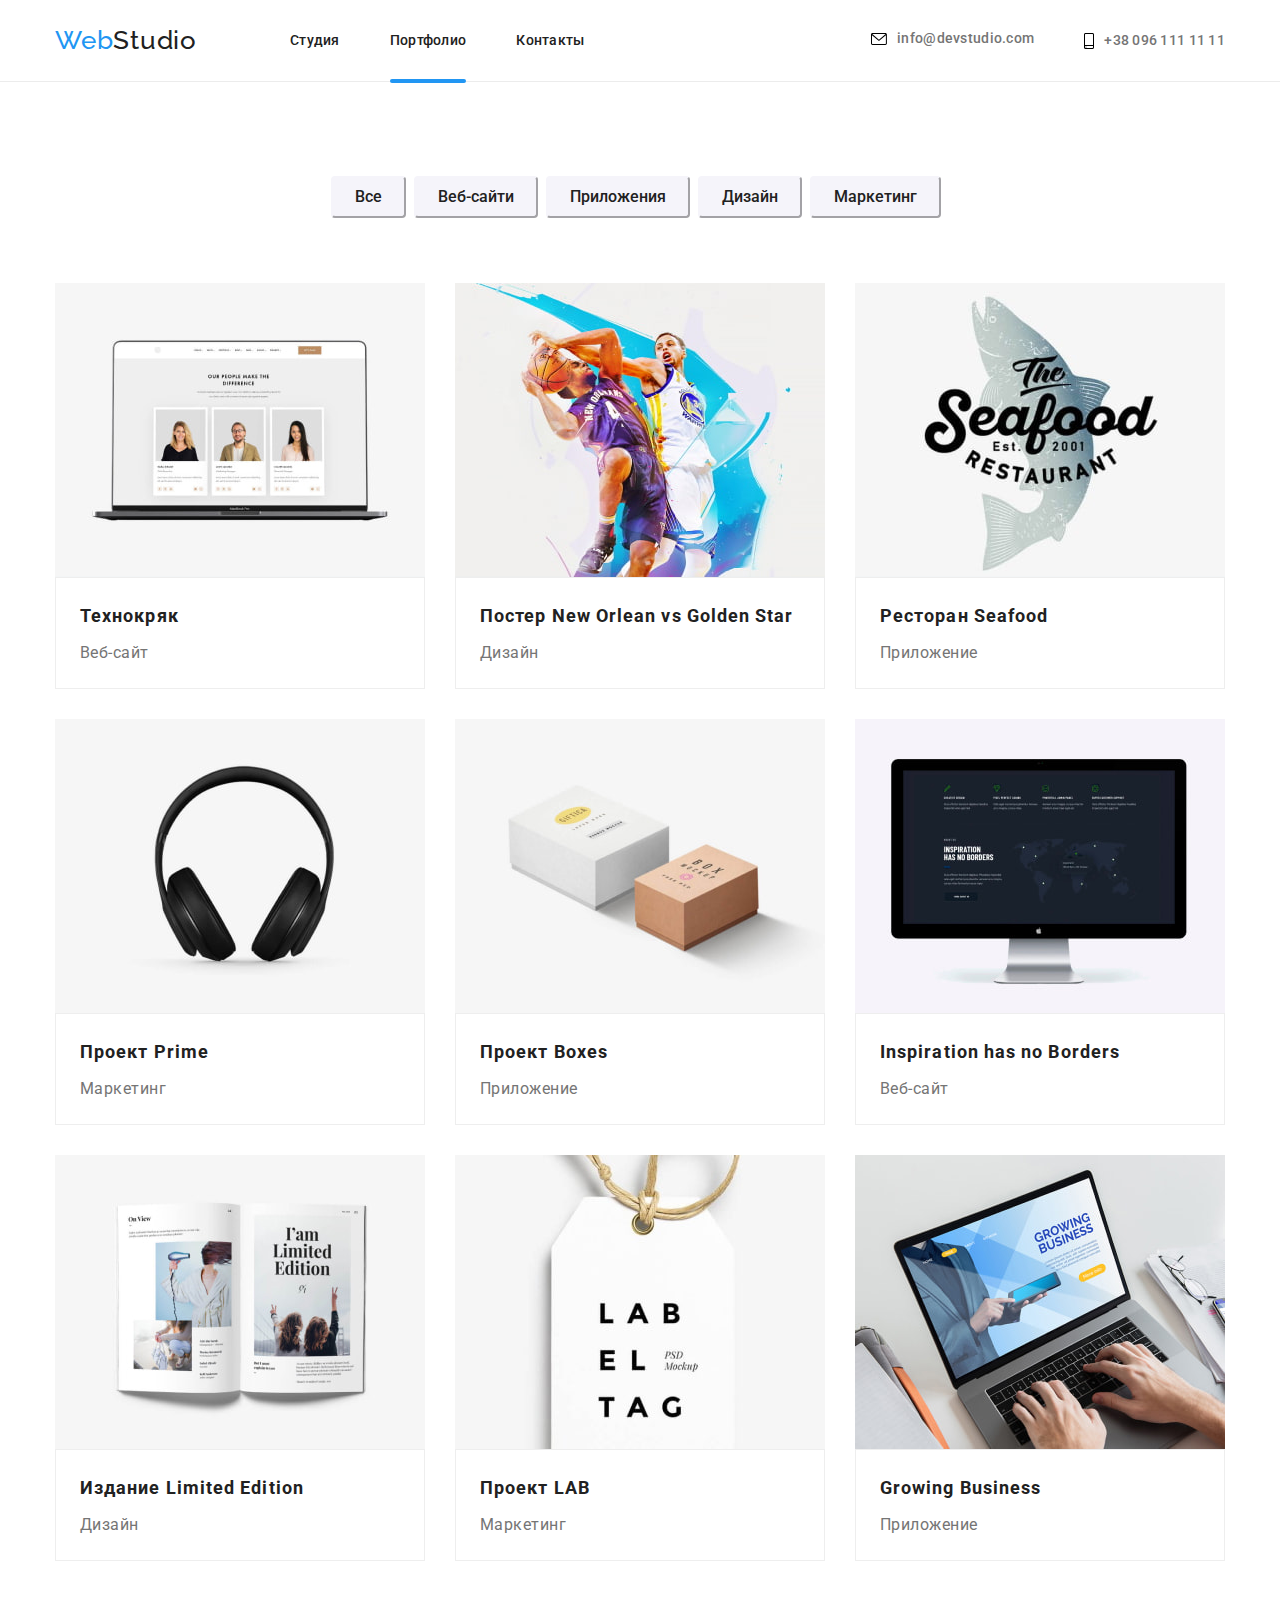
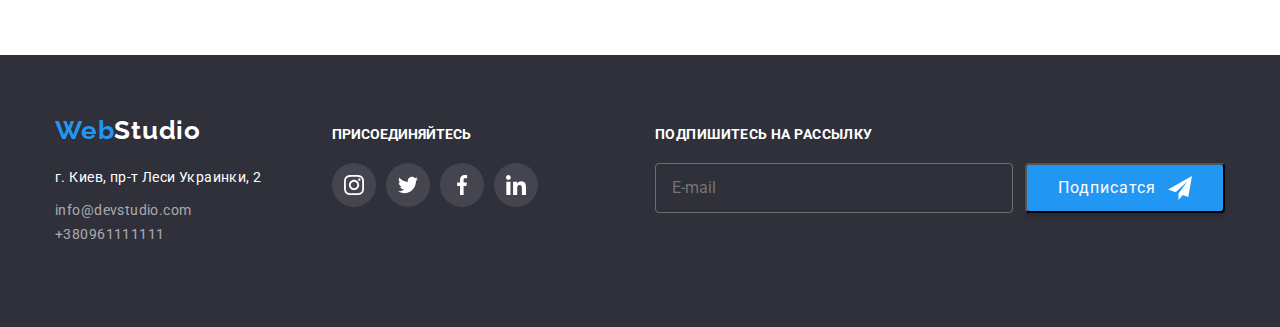
==== commit 53e7460c: "img-html" ====
--- a/portfolio.html
+++ b/portfolio.html
@@ -57,7 +57,12 @@
                                 <li class="card-set__item">
                                     <a href="" class="card-set__link">
                                         <div class="product">
-                                            <img src="./images/img31.jpg" alt="Макет ноутбука" width="370">
+                                            <picture>
+                                                <source media="(min-width: 1200px)" srcset="./images/desctop/gallery1-desctop.jpg 1x, ./images/desctop/gallery1-desctop@2x.jpg 2x ">
+                                                <source media="(min-width: 768px)" srcset="./images/tablet/gallery1-tablet.jpg 1x, ./images/tablet/gallery1-tablet@2x.jpg 2x ">
+                                                <source media="(min-width: 320px)" srcset="./images/mobile/gallery1-mobile.jpg 1x, ./images/mobile/gallery1-mobile@2x.jpg 2x ">
+                                                <img src="./images/desctop/gallery1-desctop.jpg" alt="Макет ноутбука" width="">
+                                            </picture>
                                                 <p class="product__text">Технокряк это современная площадка распространения коронавируса. Компании используют эту
                                                         платформу для цифрового
                                                         шпионажа и атак на защищённые сервера конкурентов.
@@ -73,7 +78,13 @@
                                 <li class="card-set__item">
                                     <a href="" class="card-set__link">
                                         <div class="product">
-                                            <img src="./images/img32.jpg" alt="Два баскетболиста с мячем" width="370">
+                                            <picture>
+                                                <source media="(min-width: 1200px)" srcset="./images/desctop/gallery2-desctop.jpg 1x, ./images/desctop/gallery2-desctop@2x.jpg 2x" >
+                                                <source media="(min-width: 768px)" srcset="./images/tablet/gallery2-tablet.jpg 1x, ./images/tablet/gallery2-tablet@2x.jpg 2x " >
+                                                <source media="(min-width: 320px)" srcset="./images/mobile/gallery2-mobile.jpg 1x, ./images/mobile/gallery2-mobile@2x.jpg 2x ">
+                                          <img src="./images/desctop/gallery2-desctop.jpg" alt="Два баскетболиста с мячем" width="">
+                                            </picture>
+                                           
                                                 <p class="product__text">Текст
                                                 </p>
                                         </div>
@@ -87,7 +98,13 @@
                                 <li class="card-set__item">
                                     <a href="" class="card-set__link">
                                         <div class="product">
-                                            <img src="./images/img33.jpg" alt="Логотип рыбного ресторана" width="370">
+                                            <picture>
+                                                <source media="(min-width: 1200px)" srcset="./images/desctop/gallery3-desctop.jpg 1x, ./images/desctop/gallery3-desctop@2x.jpg 2x ">
+                                                <source media="(min-width: 768px)" srcset="./images/tablet/gallery3-tablet.jpg 1x, ./images/tablet/gallery3-tablet@2x.jpg 2x ">
+                                                <source media="(min-width: 320px)" srcset="./images/mobile/gallery3-mobile.jpg 1x, ./images/mobile/gallery3-mobile@2x.jpg 2x ">
+                                                <img src="./images/desctop/gallery3-desctop.jpg" alt="Логотип рыбного ресторана" width="">
+                                            </picture>
+                                           
                                                 <p class="product__text">Текст
                                                 </p>
                                         </div>                                        
@@ -101,7 +118,13 @@
                                 <li class="card-set__item">
                                     <a href="" class="card-set__link">
                                         <div class="product">
-                                            <img src="./images/img34.jpg" alt="Объемные наушники" width="370">
+                                            <picture>
+                                                <source media="(min-width: 1200px)" srcset="./images/desctop/gallery4-desctop.jpg 1x, ./images/desctop/gallery4-desctop@2x.jpg 2x ">
+                                                <source media="(min-width: 768px)" srcset="./images/tablet/gallery4-tablet.jpg 1x, ./images/tablet/gallery4-tablet@2x.jpg 2x ">
+                                                <source media="(min-width: 320px)" srcset="./images/mobile/gallery4-mobile.jpg 1x, ./images/mobile/gallery4-mobile@2x.jpg 2x ">
+                                                <img src="./images/desctop/gallery4-desctop.jpg" alt="Объемные наушники" width="">
+                                            </picture>
+                                         
                                                 <p class="product__text">Текст
                                                 </p>
                                         </div>
@@ -115,7 +138,13 @@
                                 <li class="card-set__item">
                                     <a href="" class="card-set__link">
                                         <div class="product">
-                                            <img src="./images/img35.jpg" alt="Красная и оранжевая коробки" width="370">
+                                            <picture>
+                                                <source media="(min-width: 1200px)" srcset="./images/desctop/gallery5-desctop.jpg 1x, ./images/desctop/gallery5-desctop@2x.jpg 2x ">
+                                                <source media="(min-width: 768px)" srcset="./images/tablet/gallery5-tablet.jpg 1x, ./images/tablet/gallery5-tablet@2x.jpg 2x ">
+                                                <source media="(min-width: 320px)" srcset="./images/mobile/gallery5-mobile.jpg 1x, ./images/mobile/gallery5-mobile@2x.jpg 2x ">
+                                                <img src="./images/desctop/gallery5-desctop.jpg" alt="Красная и оранжевая коробки" width="">
+                                            </picture>
+                                          
                                                 <p class="product__text">Текст
                                                 </p>
                                         </div>
@@ -129,7 +158,13 @@
                                 <li class="card-set__item">
                                     <a href="" class="card-set__link">
                                         <div class="product">
-                                             <img src="./images/img36.jpg" alt="Монитор копмьютера" width="370">
+                                            <picture>
+                                                <source media="(min-width: 1200px)" srcset="./images/desctop/gallery6-desctop.jpg 1x, ./images/desctop/gallery6-desctop@2x.jpg 2x ">
+                                                <source media="(min-width: 768px)" srcset="./images/tablet/gallery6-tablet.jpg 1x, ./images/tablet/gallery6-tablet@2x.jpg 2x ">
+                                                <source media="(min-width: 320px)" srcset="./images/mobile/gallery6-mobile.jpg 1x, ./images/mobile/gallery6-mobile@2x.jpg 2x ">
+                                                <img src="./images/desctop/gallery6-desctop.jpg" alt="Монитор копмьютера" width="">
+                                            </picture>
+                                            
                                                 <p class="product__text">Текст
                                                 </p>
                                         </div>  
@@ -143,7 +178,13 @@
                                 <li class="card-set__item">
                                     <a href="" class="card-set__link">
                                             <div class="product">
-                                            <img src="./images/img37.jpg" alt="Открытый журнал" width="370">
+                                                <picture>
+                                                    <source media="(min-width: 1200px)" srcset="./images/desctop/gallery7-desctop.jpg 1x,./images/desctop/gallery7-desctop@2x.jpg 2x ">
+                                                    <source media="(min-width: 768px)" srcset="./images/tablet/gallery7-tablet.jpg 1x,./images/tablet/gallery7-tablet@2x.jpg 2x ">
+                                                    <source media="(min-width: 320px)" srcset="./images/mobile/gallery7-mobile.jpg 1x,./images/mobile/gallery7-mobile@2x.jpg 2x ">
+                                                    <img src="./images/desctop/gallery7-desctop.jpg" alt="Открытый журнал" width="">
+                                                </picture>
+                                          
                                                     <p class="product__text">Текст
                                                     </p>
                                         </div>
@@ -157,7 +198,13 @@
                                 <li class="card-set__item">
                                     <a href="" class="card-set__link">
                                         <div class="product">
-                                            <img src="./images/img38.jpg" alt="Бирка" width="370">
+                                            <picture>
+                                                <source media="(min-width: 1200px)" srcset="./images/desctop/gallery8-desctop.jpg 1x, ./images/desctop/gallery8-desctop@2x.jpg 2x ">
+                                                <source media="(min-width: 768px)" srcset="./images/tablet/gallery8-tablet.jpg 1x, ./images/tablet/gallery8-tablet@2x.jpg 2x ">
+                                                <source media="(min-width: 320px)" srcset="./images/mobile/gallery8-mobile.jpg 1x, ./images/mobile/gallery8-mobile@2x.jpg 2x ">
+                                                <img src="./images/desctop/gallery8-desctop.jpg" alt="Бирка" width="">
+                                            </picture>
+                                          
                                                 <p class="product__text">Текст
                                                 </p>
                                         </div>
@@ -171,7 +218,13 @@
                                 <li class="card-set__item">
                                     <a href="" class="card-set__link">
                                         <div class="product">
-                                            <img src="./images/img39.jpg" alt="Печать на ноутбуке" width="370">
+                                            <picture>
+                                                <source media="(min-width: 1200px)" srcset="./images/desctop/gallery9-desctop.jpg 1x, ./images/desctop/gallery9-desctop@2x.jpg 2x ">
+                                              <source media="(min-width: 768px)" srcset="./images/tablet/gallery9-tablet.jpg 1x, ./images/tablet/gallery9-tablet@2x.jpg 2x ">
+                                            <source media="(min-width: 320px)" srcset="./images/mobile/gallery9-mobile.jpg 1x, ./images/mobile/gallery9-mobile@2x.jpg 2x ">
+                                                <img src="./images/desctop/gallery9-desctop.jpg" alt="Печать на ноутбуке" width="">
+                                            </picture>
+                                          
                                                 <p class="product__text">Текст
                                                 </p>
                                         </div>
--- a/css/main.min.css
+++ b/css/main.min.css
@@ -1,2 +1,2 @@
-:root{--them-colour: #2196f3;--them-colour-two: #2f303a;--text-primary: #212121;--text-primary-second: #757575;--white-theme:#ffffff;--border-them:#f5f4fa;--container-set: 30px}body{font-family:"Roboto";list-style:none}img{display:block;max-width:100%}h1,h2,h3,h4,h5,h6{margin:0}.list-none{list-style:none;margin:0;padding:0}.visually-hidden{position:absolute;clip:rect(0 0 0 0);width:1px;height:1px;margin:-1px}.container{padding:0 15px;margin:0 auto}@media screen and (min-width: 480px){.container{width:480px}}@media screen and (min-width: 768px){.container{width:768px}}@media screen and (min-width: 1200px){.container{width:1200px}}.studio{font-size:26px;line-height:1.19;letter-spacing:0.03em;color:var(--white-theme)}.line{position:relative;display:-webkit-box;display:-webkit-flex;display:-ms-flexbox;display:flex;-webkit-box-align:center;-webkit-align-items:center;-ms-flex-align:center;align-items:center}.line::after{content:"";display:block;bottom:auto;width:100%;height:4px;position:absolute;background:var(--them-colour);-webkit-border-radius:4px;border-radius:4px;margin-top:80px}.header{padding:25px 0;border-bottom:1px solid #ececec}.header-box{display:-webkit-box;display:-webkit-flex;display:-ms-flexbox;display:flex;-webkit-box-align:center;-webkit-align-items:center;-ms-flex-align:center;align-items:center;width:1200px;padding:0 15px;margin:0 auto}.header__nav{display:-webkit-box;display:-webkit-flex;display:-ms-flexbox;display:flex;-webkit-box-align:center;-webkit-align-items:center;-ms-flex-align:center;align-items:center;margin-right:auto}.header__nav a{color:var(--text-primary);text-decoration:none;font-weight:500;-webkit-transition:color 250ms cubic-bezier(0.4, 0, 0.2, 1);-o-transition:color 250ms cubic-bezier(0.4, 0, 0.2, 1);transition:color 250ms cubic-bezier(0.4, 0, 0.2, 1)}.header__link{font-family:Raleway;font-style:normal;font-weight:bold;font-size:26px;line-height:1.2;letter-spacing:0.03em;color:#000000;text-decoration:none;margin-right:93px}.header__logo{color:var(--them-colour)}.navigation{display:-webkit-box;display:-webkit-flex;display:-ms-flexbox;display:flex;margin:0px;padding:0px}.navigation__item{-webkit-transition:background-color 250ms cubic-bezier(0.4, 0, 0.2, 1);-o-transition:background-color 250ms cubic-bezier(0.4, 0, 0.2, 1);transition:background-color 250ms cubic-bezier(0.4, 0, 0.2, 1)}.navigation__item:not(:last-child){margin-right:50px}.navigation__link{font-weight:500;font-size:14px;line-height:1.1px;letter-spacing:0.02em}.navigation__link--active{color:var(--them-colour)}.navigation__link:hover,.navigation__link:focus{color:var(--them-colour)}.nav-contact{display:-webkit-box;display:-webkit-flex;display:-ms-flexbox;display:flex;margin:0px;padding:0px}.nav-contact__list:not(:last-child){margin-right:50px}.nav-contact__link{display:-webkit-box;display:-webkit-flex;display:-ms-flexbox;display:flex;-webkit-box-align:center;-webkit-align-items:center;-ms-flex-align:center;align-items:center;color:var(--text-primary-second);text-decoration:none;font-weight:500;font-size:14px;line-height:1.1px;letter-spacing:0.02em;-webkit-transition:color 250ms cubic-bezier(0.4, 0, 0.2, 1);-o-transition:color 250ms cubic-bezier(0.4, 0, 0.2, 1);transition:color 250ms cubic-bezier(0.4, 0, 0.2, 1)}.nav-contact__link:hover,.nav-contact__link:focus{color:var(--them-colour)}.nav-contact__icon1{-webkit-box-pack:center;-webkit-justify-content:center;-ms-flex-pack:center;justify-content:center;-webkit-box-align:center;-webkit-align-items:center;-ms-flex-align:center;align-items:center;margin-right:10px;width:16px;height:12px}.nav-contact__link:hover .nav-contact__icon1,.nav-contact__link:focus .nav-contact__icon1{fill:var(--them-colour);-webkit-transition:fill 250ms cubic-bezier(0.4, 0, 0.2, 1);-o-transition:fill 250ms cubic-bezier(0.4, 0, 0.2, 1);transition:fill 250ms cubic-bezier(0.4, 0, 0.2, 1)}.nav-contact__icon2{-webkit-box-pack:center;-webkit-justify-content:center;-ms-flex-pack:center;justify-content:center;-webkit-box-align:center;-webkit-align-items:center;-ms-flex-align:center;align-items:center;margin-right:10px;width:10px;height:16px}.nav-contact__link:hover .nav-contact__icon2,.nav-contact__link:focus .nav-contact__icon2{fill:var(--them-colour);-webkit-transition:fill 250ms cubic-bezier(0.4, 0, 0.2, 1);-o-transition:fill 250ms cubic-bezier(0.4, 0, 0.2, 1);transition:fill 250ms cubic-bezier(0.4, 0, 0.2, 1)}.section-hero{background:var(--them-colour-two);padding:118px 0;max-width:1600px;margin-left:auto;margin-right:auto;background-image:-webkit-gradient(linear, left top, right top, from(rgba(47,48,58,0.4)), to(rgba(47,48,58,0.4))),url("../images/img-bgd.jpg");background-image:-webkit-linear-gradient(left, rgba(47,48,58,0.4), rgba(47,48,58,0.4)),url("../images/img-bgd.jpg");background-image:-o-linear-gradient(left, rgba(47,48,58,0.4), rgba(47,48,58,0.4)),url("../images/img-bgd.jpg");background-image:linear-gradient(to right, rgba(47,48,58,0.4), rgba(47,48,58,0.4)),url("../images/img-bgd.jpg");background-position:center;-webkit-background-size:1600px 1600px;background-size:1600px;background-repeat:no-repeat}.section-hero__header{margin-bottom:30px;margin-left:auto;margin-right:auto;max-width:360px;color:#fff;font-weight:900;font-size:26px;line-height:1.62;letter-spacing:.06em;text-transform:uppercase}.section-hero>h1 .footer-background{background:var(--them-colour-two);width:1600px;height:252px}.backdrop.is-hidden{visibility:hidden;opacity:0;pointer-events:none}.backdrop{position:fixed;width:100%;height:100%;left:0px;top:0px;z-index:2;-webkit-transition:opacity 350ms cubic-bezier(0.4, 0, 0.2, 1);-o-transition:opacity 350ms cubic-bezier(0.4, 0, 0.2, 1);transition:opacity 350ms cubic-bezier(0.4, 0, 0.2, 1);background:rgba(0,0,0,0.2)}.modal{position:absolute;width:528px;min-height:581px;top:50%;left:50%;-webkit-transform:translate(-50%, -50%);-ms-transform:translate(-50%, -50%);transform:translate(-50%, -50%);margin:0 auto;background:var(--white-theme);-webkit-box-shadow:0px 1px 3px rgba(0,0,0,0.12),0px 1px 1px rgba(0,0,0,0.14),0px 2px 1px rgba(0,0,0,0.2);box-shadow:0px 1px 3px rgba(0,0,0,0.12),0px 1px 1px rgba(0,0,0,0.14),0px 2px 1px rgba(0,0,0,0.2);-webkit-border-radius:4px;border-radius:4px;-webkit-transition:opacity 2s linear;-o-transition:opacity 2s linear;transition:opacity 2s linear;padding:40px}.modal__head{display:block;font-size:20px;line-height:1.1;text-align:center;letter-spacing:0.03em;margin-bottom:12px;color:var(--text-primary)}.modal-form__box{display:block;position:relative;font-size:12px;line-height:1.16;margin-bottom:10px;letter-spacing:0.01em;color:var(--text-primary-second)}.modal-form__line,.modal-form__text{width:100%;height:40px;margin-top:4px;border:1px solid rgba(33,33,33,0.2);-webkit-box-sizing:border-box;box-sizing:border-box;-webkit-border-radius:4px;border-radius:4px;padding:0 10px 0 42px;-webkit-transition:0.3s linear border;-o-transition:0.3s linear border;transition:0.3s linear border}.modal-form__line:focus{outline:none;border:1px solid var(--them-colour)}.modal-form__icon{display:block;position:absolute;top:50%;left:10px;-webkit-transition:0.3s fill linear;-o-transition:0.3s fill linear;transition:0.3s fill linear}.modal-form__line:focus+.modal-form__icon{fill:var(--them-colour)}.modal-form__text{font-family:inherit;resize:none;height:120px;padding:12px 16px;margin-bottom:10px}.modal-form__text:focus{outline:none;border:1px solid var(--them-colour)}.modal-form__text::-webkit-input-placeholder{color:rgba(117,117,117,0.5)}.modal-form__text:-ms-input-placeholder{color:rgba(117,117,117,0.5)}.modal-form__text::-ms-input-placeholder{color:rgba(117,117,117,0.5)}.modal-form__text::placeholder{color:rgba(117,117,117,0.5)}.modal-form__svg{fill:var(--white-theme);margin-left:1px}.policy,.modal-form__svg{display:-webkit-box;display:-webkit-flex;display:-ms-flexbox;display:flex;-webkit-box-align:center;-webkit-align-items:center;-ms-flex-align:center;align-items:center;font-size:14px;color:var(--text-primary-second)}.policy a{color:var(--them-colour)}.modal-form__checkbox{position:absolute;clip:rect(0 0 0 0);width:1px;height:1px;border:0px;padding:0px;margin:-1px;overflow:hidden}.modal-form__checkbox:checked ~ .policy::before{border:0px;background-color:var(--them-colour);background-repeat:no-repeat;background-position:center;-webkit-background-size:contain;background-size:contain}.modal-form__checkbox:focus ~ .policy::before{border-color:var(--them-colour);-webkit-transition:border-color 350ms cubic-bezier(0.4, 0, 0.2, 1);-o-transition:border-color 350ms cubic-bezier(0.4, 0, 0.2, 1);transition:border-color 350ms cubic-bezier(0.4, 0, 0.2, 1)}.policy::before{content:"";height:16px;width:16px;border:1px solid var(--text-primary);-webkit-border-radius:2px;border-radius:2px;margin-right:7px}.modal-form__check{display:block;position:fixed}.policy__link{margin-left:5px}.about-work{-webkit-box-align:center;-webkit-align-items:center;-ms-flex-align:center;align-items:center;padding-top:60px;padding-bottom:60px}@media screen and (min-width: 1200px){.about-work{padding-top:94px;padding-bottom:94px}}@media screen and (min-width: 768px){.skills{display:-webkit-box;display:-webkit-flex;display:-ms-flexbox;display:flex;-webkit-flex-wrap:wrap;-ms-flex-wrap:wrap;flex-wrap:wrap;margin:-15px}}@media screen and (min-width: 480px){.skills__card{width:100%;margin-bottom:30px}}@media screen and (min-width: 768px){.skills__card{width:354px;margin:15px;-webkit-box-pack:center;-webkit-justify-content:center;-ms-flex-pack:center;justify-content:center}}@media screen and (min-width: 1200px){.skills__card{width:270px}}.skills__picture{width:100%;height:120px;background-color:var(--border-them);-webkit-box-pack:center;-webkit-justify-content:center;-ms-flex-pack:center;justify-content:center;-webkit-box-align:center;-webkit-align-items:center;-ms-flex-align:center;align-items:center;display:-webkit-box;display:-webkit-flex;display:-ms-flexbox;display:flex;margin-bottom:30px}.skills__meta{font-weight:bold;font-size:14px;line-height:1.14;letter-spacing:0.03em;text-transform:uppercase;margin-bottom:10px;color:var(--text-primary);text-align:center}@media screen and (min-width: 768px){.skills__meta{text-align:inherit}}.skills__description{font-weight:normal;font-size:14px;line-height:1.7;letter-spacing:0.03em;color:var(--text-primary-second);margin:0px}.specificity{padding-top:94px;padding-bottom:94px}@media screen and (max-width: 1199px){.specificity{padding:0px;display:none}}.specificity__head{font-family:Roboto;font-style:normal;font-weight:bold;font-size:36px;line-height:1.16;text-align:center;margin-bottom:50px;letter-spacing:0.03em;color:var(--text-primary)}.specificity__card{display:-webkit-box;display:-webkit-flex;display:-ms-flexbox;display:flex}.specificity__image{position:relative}.specificity__image:not(:last-child){margin-right:30px}.specificity__title{position:absolute;bottom:0;width:100%;height:70px;display:-webkit-box;display:-webkit-flex;display:-ms-flexbox;display:flex;-webkit-box-align:center;-webkit-align-items:center;-ms-flex-align:center;align-items:center;-webkit-box-pack:center;-webkit-justify-content:center;-ms-flex-pack:center;justify-content:center;color:var(--white-theme);background:rgba(47,48,58,0.8);font-weight:700;font-size:14px;line-height:1.14;letter-spacing:0.03em;text-transform:uppercase}.team{padding-top:60px;padding-bottom:60px;background-color:var(--border-them)}@media screen and (min-width: 1200px){.team{padding-top:94px;padding-bottom:94px}}.team__head{font-family:Roboto;font-style:normal;font-weight:bold;font-size:36px;line-height:1.16;text-align:center;margin-bottom:30px;letter-spacing:0.03em;color:var(--text-primary)}@media screen and (min-width: 1200px){.team__head{margin-bottom:50px}}.user-description__name{font-weight:500;font-size:16px;line-height:1.8;text-align:center;letter-spacing:0.03em;color:var(--text-primary);margin-top:0px}.user-description__profession{font-size:16px;line-height:1.18;text-align:center;letter-spacing:0.03em;margin:0px 0px;color:var(--text-primary-second);margin-bottom:16px}@media screen and (min-width: 768px){.card-workers{margin:-15px;display:-webkit-box;display:-webkit-flex;display:-ms-flexbox;display:flex;-webkit-flex-wrap:wrap;-ms-flex-wrap:wrap;flex-wrap:wrap}}@media screen and (min-width: 1200px){.card-workers{display:-webkit-box;display:-webkit-flex;display:-ms-flexbox;display:flex}}.user-description__name{margin-bottom:10px}.card-workers__box{-webkit-box-shadow:0px 1px 3px rgba(0,0,0,0.12),0px 1px 1px rgba(0,0,0,0.14),0px 2px 1px rgba(0,0,0,0.2);box-shadow:0px 1px 3px rgba(0,0,0,0.12),0px 1px 1px rgba(0,0,0,0.14),0px 2px 1px rgba(0,0,0,0.2);-webkit-border-radius:0px 0px 4px 4px;border-radius:0px 0px 4px 4px;background-color:var(--primary-background-color);margin-bottom:30px}@media screen and (min-width: 768px){.card-workers__box{width:-webkit-calc((100% - 4 * 15px) / 2);width:calc((100% - 4 * 15px) / 2);margin:15px}}@media screen and (min-width: 1200px){.card-workers__box:not(:last-child){margin-right:30px}}.user-description{padding:30px 0px 30px 0px}.social-box__svg{fill:#afb1b8;-webkit-transition:fill 250ms cubic-bezier(0.4, 0, 0.2, 1);-o-transition:fill 250ms cubic-bezier(0.4, 0, 0.2, 1);transition:fill 250ms cubic-bezier(0.4, 0, 0.2, 1)}.social-box__link:hover .social-box__svg,.social-box__link:focus .social-box__svg{fill:var(--white-theme)}.social-box{display:-webkit-box;display:-webkit-flex;display:-ms-flexbox;display:flex;-webkit-box-pack:center;-webkit-justify-content:center;-ms-flex-pack:center;justify-content:center}.social-box__item:last-child{margin-right:0}.social-box__link{-webkit-transition:background-color 250ms cubic-bezier(0.4, 0, 0.2, 1);-o-transition:background-color 250ms cubic-bezier(0.4, 0, 0.2, 1);transition:background-color 250ms cubic-bezier(0.4, 0, 0.2, 1);display:-webkit-box;display:-webkit-flex;display:-ms-flexbox;display:flex;margin-right:10px;width:44px;height:44px;-webkit-box-pack:center;-webkit-justify-content:center;-ms-flex-pack:center;justify-content:center;-webkit-box-align:center;-webkit-align-items:center;-ms-flex-align:center;align-items:center;-webkit-border-radius:50%;border-radius:50%}.social-box__link:hover,.social-box__link:focus{background-color:var(--them-colour)}.clients{padding-top:60px;padding-bottom:60px}@media screen and (min-width: 1200px){.clients{padding-top:94px;padding-bottom:94px}}.clients__head{font-family:Roboto;font-style:normal;font-weight:bold;font-size:36px;line-height:1.16;text-align:center;margin-bottom:30px;letter-spacing:0.03em;color:var(--text-primary)}@media screen and (min-width: 1200px){.clients__head{margin-bottom:50px}}.clients__box{display:-webkit-box;display:-webkit-flex;display:-ms-flexbox;display:flex;-webkit-flex-wrap:wrap;-ms-flex-wrap:wrap;flex-wrap:wrap;-webkit-box-pack:center;-webkit-justify-content:center;-ms-flex-pack:center;justify-content:center;margin:-15px}.clients__card{margin:15px;width:-webkit-calc((100% - 6 * 15px) / 2);width:calc((100% - 6 * 15px) / 2)}@media screen and (min-width: 1200px){.clients__card .clients__card:last-child{margin-right:0}}.clients__link{-webkit-transition:border 250ms cubic-bezier(0.4, 0, 0.2, 1);-o-transition:border 250ms cubic-bezier(0.4, 0, 0.2, 1);transition:border 250ms cubic-bezier(0.4, 0, 0.2, 1);height:92px;border:1px solid #ececec;-webkit-border-radius:4px;border-radius:4px;display:-webkit-box;display:-webkit-flex;display:-ms-flexbox;display:flex;-webkit-box-pack:center;-webkit-justify-content:center;-ms-flex-pack:center;justify-content:center;-webkit-box-align:center;-webkit-align-items:center;-ms-flex-align:center;align-items:center}.clients__link:hover,.clients__link:focus{border:1px solid var(--them-colour)}.clients__icon{-webkit-transition:fill 250ms cubic-bezier(0.4, 0, 0.2, 1);-o-transition:fill 250ms cubic-bezier(0.4, 0, 0.2, 1);transition:fill 250ms cubic-bezier(0.4, 0, 0.2, 1)}.clients__link:hover .clients__icon,.clients__link:focus .clients__icon{fill:var(--them-colour)}.clients__icon{fill:#afb1b8}.footer{background:var(--them-colour-two);padding:60px 0;text-decoration:none;padding:60px 0px;display:-webkit-box;display:-webkit-flex;display:-ms-flexbox;display:flex}.footer-box__info{text-align:center;margin-bottom:60px}@media screen and (min-width: 768px){.footer-box__info{margin-bottom:0;margin:0 auto}}@media screen and (min-width: 1200px){.footer-box__info{margin-right:70px;text-align:left}}.footer-box{display:block}@media screen and (min-width: 768px){.footer-box{display:-webkit-box;display:-webkit-flex;display:-ms-flexbox;display:flex;-webkit-box-align:baseline;-webkit-align-items:baseline;-ms-flex-align:baseline;align-items:baseline;-webkit-flex-wrap:wrap;-ms-flex-wrap:wrap;flex-wrap:wrap;-webkit-justify-content:space-around;-ms-flex-pack:distribute;justify-content:space-around}}.footer-box__second{text-align:center;margin-bottom:60px}@media screen and (min-width: 768px){.footer-box__second{margin-bottom:0}}@media screen and (min-width: 1200px){.footer-box__second{margin-right:70px;text-align:left}}.footer__logo{color:var(--them-colour)}.footer__link{font-family:Raleway;font-style:normal;font-weight:bold;font-size:26px;line-height:1.2;letter-spacing:0.03em;color:#000000;text-decoration:none;display:block;margin-bottom:20px}.footer__street{font-size:14px;line-height:1.7;letter-spacing:0.03em;font-style:normal;color:var(--white-theme);margin:0px 0px;margin-bottom:9px}.footer__contact{font-style:normal;font-size:14px;line-height:1.7;letter-spacing:0.03em;text-decoration:none;color:rgba(255,255,255,0.6)}.footer__contact:not(:last-child){margin-bottom:9px}.footer-form__label{text-align:center;font-size:14px;line-height:1.14;letter-spacing:0.03em;text-transform:uppercase;margin-bottom:20px;color:var(--white-theme)}@media screen and (min-width: 768px){.footer-form__label{text-align:left}}@media screen and (min-width: 768px){.footer-form{margin-top:60px}}@media screen and (min-width: 1200px){.footer-form{margin-top:0;margin-left:auto}}@media screen and (min-width: 1200px){.footer-form__email{display:-webkit-box;display:-webkit-flex;display:-ms-flexbox;display:flex}}.footer-form__email::-webkit-input-placeholder{color:rgba(255,255,255,0.6)}.footer-form__email:-ms-input-placeholder{color:rgba(255,255,255,0.6)}.footer-form__email::-ms-input-placeholder{color:rgba(255,255,255,0.6)}.footer-form__email::placeholder{color:rgba(255,255,255,0.6)}.footer-form__input{width:100%;height:50px;background-color:#ffffff00;border:1px solid rgba(255,255,255,0.3);-webkit-box-sizing:border-box;box-sizing:border-box;-webkit-border-radius:4px;border-radius:4px;padding-left:16px}@media screen and (min-width: 768px){.footer-form__input{width:450px}}@media screen and (min-width: 1200px){.footer-form__input{margin-right:12px;margin-bottom:0;width:358px}}.form-button__svg{margin-left:12px}.connect{margin-bottom:60px}@media screen and (min-width: 768px){.connect{margin:0 auto}}.connect__titles{margin-bottom:20px;color:var(--white-theme);font-weight:700;font-size:14px;line-height:1.14;text-transform:uppercase}@media screen and (min-width: 480px){.connect__titles{text-align:center}}.connect__list{display:-webkit-box;display:-webkit-flex;display:-ms-flexbox;display:flex;-webkit-box-pack:center;-webkit-justify-content:center;-ms-flex-pack:center;justify-content:center}.connect__item:last-child{margin-right:0}.connect__link{-webkit-transition:background-color 250ms cubic-bezier(0.4, 0, 0.2, 1);-o-transition:background-color 250ms cubic-bezier(0.4, 0, 0.2, 1);transition:background-color 250ms cubic-bezier(0.4, 0, 0.2, 1);display:-webkit-box;display:-webkit-flex;display:-ms-flexbox;display:flex;width:44px;height:44px;margin-right:10px;-webkit-border-radius:50%;border-radius:50%;-webkit-box-align:center;-webkit-align-items:center;-ms-flex-align:center;align-items:center;-webkit-box-pack:center;-webkit-justify-content:center;-ms-flex-pack:center;justify-content:center;background-color:rgba(255,255,255,0.1)}.connect__link:hover,.connect__link:focus{background-color:var(--them-colour)}.connect__svg{-webkit-transition:fill 250ms lcubic-bezier(0.4, 0, 0.2, 1);-o-transition:fill 250ms lcubic-bezier(0.4, 0, 0.2, 1);transition:fill 250ms lcubic-bezier(0.4, 0, 0.2, 1);width:20px;fill:var(--white-theme)}.section-hero__button{background:var(--them-colour);-webkit-box-shadow:0px 4px 4px rgba(0,0,0,0.15);box-shadow:0px 4px 4px rgba(0,0,0,0.15);-webkit-border-radius:4px;border-radius:4px;font-weight:bold;font-size:16px;line-height:1.9;cursor:pointer;padding:10px 35px 10px 35px;-webkit-box-align:center;-webkit-align-items:center;-ms-flex-align:center;align-items:center;text-align:center;letter-spacing:0.06em;margin:0 auto;display:-webkit-box;display:-webkit-flex;display:-ms-flexbox;display:flex;color:var(--white-theme)}.modal--close{position:absolute;cursor:pointer;width:30px;height:30px;-webkit-border-radius:50%;border-radius:50%;background:var(--white-theme);border:1px solid grey;top:8px;right:8px;font-size:1.4em;-webkit-transition:0.3s linear color;-o-transition:0.3s linear color;transition:0.3s linear color;display:-webkit-box;display:-webkit-flex;display:-ms-flexbox;display:flex;-webkit-box-pack:center;-webkit-justify-content:center;-ms-flex-pack:center;justify-content:center}.modal--close:hover,.modal--close:focus{color:var(--them-colour)}.policy__btn{display:block;-webkit-box-align:center;-webkit-align-items:center;-ms-flex-align:center;align-items:center;text-align:center;letter-spacing:0.06em;cursor:pointer;margin:0 auto;margin-top:30px;padding:10px 55px 10px 56px;color:var(--white-theme);background:#188ce8;-webkit-box-shadow:0px 4px 4px rgba(0,0,0,0.15);box-shadow:0px 4px 4px rgba(0,0,0,0.15);-webkit-border-radius:4px;border-radius:4px}.button__set--li{margin-bottom:15px}.button__set--active{-webkit-border-radius:4px;border-radius:4px;border-color:var(--border-them);padding:6px 22px;font-weight:500;font-size:16px;line-height:1.62;text-align:center;color:var(--text-primary);background-color:var(--border-them);cursor:pointer;-webkit-transition:color 250ms cubic-bezier(0.4, 0, 0.2, 1),background-color 250ms cubic-bezier(0.4, 0, 0.2, 1),-webkit-box-shadow 250ms cubic-bezier(0.4, 0, 0.2, 1);transition:color 250ms cubic-bezier(0.4, 0, 0.2, 1),background-color 250ms cubic-bezier(0.4, 0, 0.2, 1),-webkit-box-shadow 250ms cubic-bezier(0.4, 0, 0.2, 1);-o-transition:color 250ms cubic-bezier(0.4, 0, 0.2, 1),background-color 250ms cubic-bezier(0.4, 0, 0.2, 1),box-shadow 250ms cubic-bezier(0.4, 0, 0.2, 1);transition:color 250ms cubic-bezier(0.4, 0, 0.2, 1),background-color 250ms cubic-bezier(0.4, 0, 0.2, 1),box-shadow 250ms cubic-bezier(0.4, 0, 0.2, 1);transition:color 250ms cubic-bezier(0.4, 0, 0.2, 1),background-color 250ms cubic-bezier(0.4, 0, 0.2, 1),box-shadow 250ms cubic-bezier(0.4, 0, 0.2, 1),-webkit-box-shadow 250ms cubic-bezier(0.4, 0, 0.2, 1)}.button__set--active:hover,.button__set--active:focus{text-decoration:none;color:var(--white-theme);-webkit-box-shadow:0px 3px 1px rgba(0,0,0,0.1),0px 1px 2px rgba(0,0,0,0.08),0px 2px 2px rgba(0,0,0,0.12);box-shadow:0px 3px 1px rgba(0,0,0,0.1),0px 1px 2px rgba(0,0,0,0.08),0px 2px 2px rgba(0,0,0,0.12)}.button__set--active:hover,.button__set--active:focus{background:var(--them-colour);-webkit-border-radius:4px;border-radius:4px;border-color:var(--border-them)}.button__set:not(:last-child) .button__set--active{margin-right:8px}.button__set{display:-webkit-box;display:-webkit-flex;display:-ms-flexbox;display:flex;margin-bottom:50px;-webkit-flex-wrap:wrap;-ms-flex-wrap:wrap;flex-wrap:wrap}@media screen and (min-width: 768px){.button__set{-webkit-box-pack:center;-webkit-justify-content:center;-ms-flex-pack:center;justify-content:center}}.form-button{cursor:pointer;width:200px;height:50px;font-size:16px;line-height:1.9;display:-webkit-box;display:-webkit-flex;display:-ms-flexbox;display:flex;-webkit-box-align:center;-webkit-align-items:center;-ms-flex-align:center;align-items:center;text-align:center;letter-spacing:0.06em;margin-left:12px;color:var(--white-theme);-webkit-box-pack:center;-webkit-justify-content:center;-ms-flex-pack:center;justify-content:center;background:var(--them-colour);-webkit-box-shadow:0px 4px 4px rgba(0,0,0,0.15);box-shadow:0px 4px 4px rgba(0,0,0,0.15);-webkit-border-radius:4px;border-radius:4px}@media screen and (min-width: 480px){.form-button{margin-top:20px;margin-left:auto;margin-right:auto}}@media screen and (min-width: 1200px){.form-button{margin-top:0px}}.button{padding-top:60px;padding-bottom:60px}@media screen and (min-width: 1200px){.button{padding-top:94px;padding-bottom:94px}}.card-set{-webkit-box-align:center;-webkit-align-items:center;-ms-flex-align:center;align-items:center;-webkit-flex-wrap:wrap;-ms-flex-wrap:wrap;flex-wrap:wrap;padding:0px;margin:0px;margin-top:-webkit-calc(-1 * var(--container-set));margin-top:calc(-1 * var(--container-set));margin-left:-webkit-calc(-1 * var(--container-set));margin-left:calc(-1 * var(--container-set))}@media screen and (min-width: 768px){.card-set{display:-webkit-box;display:-webkit-flex;display:-ms-flexbox;display:flex}}.card-set>.card-set__item{-webkit-flex-basis:-webkit-calc(100% / 3 - var(--container-set));-ms-flex-preferred-size:calc(100% / 3 - var(--container-set));flex-basis:calc(100% / 3 - var(--container-set));margin-left:var(--container-set);margin-top:var(--container-set)}.card-set__item a{-webkit-transition:-webkit-box-shadow 250ms cubic-bezier(0.4, 0, 0.2, 1);transition:-webkit-box-shadow 250ms cubic-bezier(0.4, 0, 0.2, 1);-o-transition:box-shadow 250ms cubic-bezier(0.4, 0, 0.2, 1);transition:box-shadow 250ms cubic-bezier(0.4, 0, 0.2, 1);transition:box-shadow 250ms cubic-bezier(0.4, 0, 0.2, 1), -webkit-box-shadow 250ms cubic-bezier(0.4, 0, 0.2, 1)}.text-box{position:relative;padding:20px 24px 20px 24px;background:var(--white-theme);border:1px solid #eeeeee;-webkit-box-sizing:border-box;box-sizing:border-box}.product{position:relative;overflow:hidden}.card-set__link{overflow:hidden;cursor:pointer;display:block;text-decoration:none}.card-set__link:hover,.card-set__link:focus{-webkit-box-shadow:0px 1px 1px rgba(0,0,0,0.12),0px 4px 4px rgba(0,0,0,0.06),1px 4px 6px rgba(0,0,0,0.16);box-shadow:0px 1px 1px rgba(0,0,0,0.12),0px 4px 4px rgba(0,0,0,0.06),1px 4px 6px rgba(0,0,0,0.16)}.product__text{position:absolute;margin:0 auto;top:0;left:0;width:100%;height:100%;color:var(--white-theme);font-size:18px;line-height:1.56;letter-spacing:0.03em;background:rgba(33,150,243,0.9);padding:63px 24px;-webkit-transform:translateY(100%);-ms-transform:translateY(100%);transform:translateY(100%);-webkit-transition:-webkit-transform 250ms cubic-bezier(0.4, 0, 0.2, 1);transition:-webkit-transform 250ms cubic-bezier(0.4, 0, 0.2, 1);-o-transition:transform 250ms cubic-bezier(0.4, 0, 0.2, 1);transition:transform 250ms cubic-bezier(0.4, 0, 0.2, 1);transition:transform 250ms cubic-bezier(0.4, 0, 0.2, 1), -webkit-transform 250ms cubic-bezier(0.4, 0, 0.2, 1)}.card-set__link:hover .product__text,.card-set__link:focus .product__text{-webkit-transform:translateY(0);-ms-transform:translateY(0);transform:translateY(0)}.text-box__name{font-size:18px;line-height:2;letter-spacing:0.06em;color:var(--text-primary);margin-bottom:4px}.text-box__meta{font-size:16px;line-height:1.87;letter-spacing:0.03em;color:var(--text-primary-second);margin:0px}
+:root{--them-colour: #2196f3;--them-colour-two: #2f303a;--text-primary: #212121;--text-primary-second: #757575;--white-theme:#ffffff;--border-them:#f5f4fa;--container-set: 30px}body{font-family:"Roboto";list-style:none}img{display:block;max-width:100%}h1,h2,h3,h4,h5,h6{margin:0}.list-none{list-style:none;margin:0;padding:0}.visually-hidden{position:absolute;clip:rect(0 0 0 0);width:1px;height:1px;margin:-1px}.container{padding:0 15px;margin:0 auto}@media screen and (min-width: 480px){.container{width:480px}}@media screen and (min-width: 768px){.container{width:768px}}@media screen and (min-width: 1200px){.container{width:1200px}}.studio{font-size:26px;line-height:1.19;letter-spacing:0.03em;color:var(--white-theme)}.line{position:relative;display:-webkit-box;display:-webkit-flex;display:-ms-flexbox;display:flex;-webkit-box-align:center;-webkit-align-items:center;-ms-flex-align:center;align-items:center}.line::after{content:"";display:block;bottom:auto;width:100%;height:4px;position:absolute;background:var(--them-colour);-webkit-border-radius:4px;border-radius:4px;margin-top:80px}.header{padding:25px 0;border-bottom:1px solid #ececec}.header-box{display:-webkit-box;display:-webkit-flex;display:-ms-flexbox;display:flex;-webkit-box-align:center;-webkit-align-items:center;-ms-flex-align:center;align-items:center;width:1200px;padding:0 15px;margin:0 auto}.header__nav{display:-webkit-box;display:-webkit-flex;display:-ms-flexbox;display:flex;-webkit-box-align:center;-webkit-align-items:center;-ms-flex-align:center;align-items:center;margin-right:auto}.header__nav a{color:var(--text-primary);text-decoration:none;font-weight:500;-webkit-transition:color 250ms cubic-bezier(0.4, 0, 0.2, 1);-o-transition:color 250ms cubic-bezier(0.4, 0, 0.2, 1);transition:color 250ms cubic-bezier(0.4, 0, 0.2, 1)}.header__link{font-family:Raleway;font-style:normal;font-weight:bold;font-size:26px;line-height:1.2;letter-spacing:0.03em;color:#000000;text-decoration:none;margin-right:93px}.header__logo{color:var(--them-colour)}.navigation{display:-webkit-box;display:-webkit-flex;display:-ms-flexbox;display:flex;margin:0px;padding:0px}.navigation__item{-webkit-transition:background-color 250ms cubic-bezier(0.4, 0, 0.2, 1);-o-transition:background-color 250ms cubic-bezier(0.4, 0, 0.2, 1);transition:background-color 250ms cubic-bezier(0.4, 0, 0.2, 1)}.navigation__item:not(:last-child){margin-right:50px}.navigation__link{font-weight:500;font-size:14px;line-height:1.1px;letter-spacing:0.02em}.navigation__link--active{color:var(--them-colour)}.navigation__link:hover,.navigation__link:focus{color:var(--them-colour)}.nav-contact{display:-webkit-box;display:-webkit-flex;display:-ms-flexbox;display:flex;margin:0px;padding:0px}.nav-contact__list:not(:last-child){margin-right:50px}.nav-contact__link{display:-webkit-box;display:-webkit-flex;display:-ms-flexbox;display:flex;-webkit-box-align:center;-webkit-align-items:center;-ms-flex-align:center;align-items:center;color:var(--text-primary-second);text-decoration:none;font-weight:500;font-size:14px;line-height:1.1px;letter-spacing:0.02em;-webkit-transition:color 250ms cubic-bezier(0.4, 0, 0.2, 1);-o-transition:color 250ms cubic-bezier(0.4, 0, 0.2, 1);transition:color 250ms cubic-bezier(0.4, 0, 0.2, 1)}.nav-contact__link:hover,.nav-contact__link:focus{color:var(--them-colour)}.nav-contact__icon1{-webkit-box-pack:center;-webkit-justify-content:center;-ms-flex-pack:center;justify-content:center;-webkit-box-align:center;-webkit-align-items:center;-ms-flex-align:center;align-items:center;margin-right:10px;width:16px;height:12px}.nav-contact__link:hover .nav-contact__icon1,.nav-contact__link:focus .nav-contact__icon1{fill:var(--them-colour);-webkit-transition:fill 250ms cubic-bezier(0.4, 0, 0.2, 1);-o-transition:fill 250ms cubic-bezier(0.4, 0, 0.2, 1);transition:fill 250ms cubic-bezier(0.4, 0, 0.2, 1)}.nav-contact__icon2{-webkit-box-pack:center;-webkit-justify-content:center;-ms-flex-pack:center;justify-content:center;-webkit-box-align:center;-webkit-align-items:center;-ms-flex-align:center;align-items:center;margin-right:10px;width:10px;height:16px}.nav-contact__link:hover .nav-contact__icon2,.nav-contact__link:focus .nav-contact__icon2{fill:var(--them-colour);-webkit-transition:fill 250ms cubic-bezier(0.4, 0, 0.2, 1);-o-transition:fill 250ms cubic-bezier(0.4, 0, 0.2, 1);transition:fill 250ms cubic-bezier(0.4, 0, 0.2, 1)}.section-hero{background:var(--them-colour-two);padding:118px 0;min-width:100%;margin-left:auto;margin-right:auto;background-image:-webkit-gradient(linear, left top, right top, from(rgba(47,48,58,0.4)), to(rgba(47,48,58,0.4))),url("../images/img-bgd.jpg");background-image:-webkit-linear-gradient(left, rgba(47,48,58,0.4), rgba(47,48,58,0.4)),url("../images/img-bgd.jpg");background-image:-o-linear-gradient(left, rgba(47,48,58,0.4), rgba(47,48,58,0.4)),url("../images/img-bgd.jpg");background-image:linear-gradient(to right, rgba(47,48,58,0.4), rgba(47,48,58,0.4)),url("../images/img-bgd.jpg");background-position:center;-webkit-background-size:cover;background-size:cover;background-repeat:no-repeat}@media (min-device-pixel-ratio: 2), (-webkit-min-device-pixel-ratio: 2), (-o-min-device-pixel-ratio: 2/1), (min-resolution: 192dpi), (min-resolution: 2dppx){.section-hero{background-image:-webkit-gradient(linear, left top, right top, from(rgba(47,48,58,0.4)), to(rgba(47,48,58,0.4))),url("../images/mobile/hero-mobile@2x.jpg");background-image:-webkit-linear-gradient(left, rgba(47,48,58,0.4), rgba(47,48,58,0.4)),url("../images/mobile/hero-mobile@2x.jpg");background-image:-o-linear-gradient(left, rgba(47,48,58,0.4), rgba(47,48,58,0.4)),url("../images/mobile/hero-mobile@2x.jpg");background-image:linear-gradient(to right, rgba(47,48,58,0.4), rgba(47,48,58,0.4)),url("../images/mobile/hero-mobile@2x.jpg")}}@media screen and (min-width: 768px){.section-hero{min-width:100%;padding:118px 204px;background-image:-webkit-gradient(linear, left top, right top, from(rgba(47,48,58,0.4)), to(rgba(47,48,58,0.4))),url("../images/tablet/hero-tablet.jpg");background-image:-webkit-linear-gradient(left, rgba(47,48,58,0.4), rgba(47,48,58,0.4)),url("../images/tablet/hero-tablet.jpg");background-image:-o-linear-gradient(left, rgba(47,48,58,0.4), rgba(47,48,58,0.4)),url("../images/tablet/hero-tablet.jpg");background-image:linear-gradient(to right, rgba(47,48,58,0.4), rgba(47,48,58,0.4)),url("../images/tablet/hero-tablet.jpg")}}@media screen and (min-width: 768px) and (min-device-pixel-ratio: 2), screen and (min-width: 768px) and (-webkit-min-device-pixel-ratio: 2), screen and (min-width: 768px) and (-o-min-device-pixel-ratio: 2/1), screen and (min-width: 768px) and (min-resolution: 192dpi), screen and (min-width: 768px) and (min-resolution: 2dppx){.section-hero{background-image:-webkit-gradient(linear, left top, right top, from(rgba(47,48,58,0.4)), to(rgba(47,48,58,0.4))),url("/images/tablet/hero-tablet@2x.jpg");background-image:-webkit-linear-gradient(left, rgba(47,48,58,0.4), rgba(47,48,58,0.4)),url("/images/tablet/hero-tablet@2x.jpg");background-image:-o-linear-gradient(left, rgba(47,48,58,0.4), rgba(47,48,58,0.4)),url("/images/tablet/hero-tablet@2x.jpg");background-image:linear-gradient(to right, rgba(47,48,58,0.4), rgba(47,48,58,0.4)),url("/images/tablet/hero-tablet@2x.jpg")}}@media screen and (min-width: 1200px){.section-hero{padding-top:200px;height:600px}}.section-hero__header{margin-bottom:30px;margin-left:auto;margin-right:auto;max-width:360px;color:#fff;font-weight:900;font-size:26px;line-height:1.62;letter-spacing:.06em;text-transform:uppercase;text-align:center}.section-hero>h1 .footer-background{background:var(--them-colour-two);width:1600px;height:252px}.backdrop.is-hidden{visibility:hidden;opacity:0;pointer-events:none}.backdrop{position:fixed;width:100%;height:100%;left:0px;top:0px;z-index:2;-webkit-transition:opacity 350ms cubic-bezier(0.4, 0, 0.2, 1);-o-transition:opacity 350ms cubic-bezier(0.4, 0, 0.2, 1);transition:opacity 350ms cubic-bezier(0.4, 0, 0.2, 1);background:rgba(0,0,0,0.2)}@media screen and (min-width: 480px){.backdrop{padding:15px;overflow-y:scroll}}.modal{position:relative;top:50%;left:50%;-webkit-transform:translate(-50%, -50%);-ms-transform:translate(-50%, -50%);transform:translate(-50%, -50%);margin:0 auto;background:var(--white-theme);-webkit-box-shadow:0px 1px 3px rgba(0,0,0,0.12),0px 1px 1px rgba(0,0,0,0.14),0px 2px 1px rgba(0,0,0,0.2);box-shadow:0px 1px 3px rgba(0,0,0,0.12),0px 1px 1px rgba(0,0,0,0.14),0px 2px 1px rgba(0,0,0,0.2);-webkit-border-radius:4px;border-radius:4px;-webkit-transition:opacity 2s linear;-o-transition:opacity 2s linear;transition:opacity 2s linear;padding:40px}@media screen and (min-width: 768px){.modal{position:absolute;width:450px}}.modal__head{display:block;font-size:20px;line-height:1.1;text-align:center;letter-spacing:0.03em;margin-bottom:12px;color:var(--text-primary)}.modal-form__box{display:block;position:relative;font-size:12px;line-height:1.16;margin-bottom:10px;letter-spacing:0.01em;color:var(--text-primary-second)}.modal-form__line,.modal-form__text{width:100%;height:40px;margin-top:4px;border:1px solid rgba(33,33,33,0.2);-webkit-box-sizing:border-box;box-sizing:border-box;-webkit-border-radius:4px;border-radius:4px;padding:0 10px 0 42px;-webkit-transition:0.3s linear border;-o-transition:0.3s linear border;transition:0.3s linear border}.modal-form__line:focus{outline:none;border:1px solid var(--them-colour)}.modal-form__icon{display:block;position:absolute;top:50%;left:10px;-webkit-transition:0.3s fill linear;-o-transition:0.3s fill linear;transition:0.3s fill linear}.modal-form__line:focus+.modal-form__icon{fill:var(--them-colour)}.modal-form__text{font-family:inherit;resize:none;height:120px;padding:12px 16px;margin-bottom:10px}.modal-form__text:focus{outline:none;border:1px solid var(--them-colour)}.modal-form__text::-webkit-input-placeholder{color:rgba(117,117,117,0.5)}.modal-form__text:-ms-input-placeholder{color:rgba(117,117,117,0.5)}.modal-form__text::-ms-input-placeholder{color:rgba(117,117,117,0.5)}.modal-form__text::placeholder{color:rgba(117,117,117,0.5)}.modal-form__svg{fill:var(--white-theme);margin-left:1px}.policy,.modal-form__svg{display:-webkit-box;display:-webkit-flex;display:-ms-flexbox;display:flex;-webkit-box-align:center;-webkit-align-items:center;-ms-flex-align:center;align-items:center;font-size:14px;color:var(--text-primary-second)}.policy a{color:var(--them-colour)}.modal-form__checkbox{position:absolute;clip:rect(0 0 0 0);width:1px;height:1px;border:0px;padding:0px;margin:-1px;overflow:hidden}.modal-form__checkbox:checked ~ .policy::before{border:0px;background-color:var(--them-colour);background-repeat:no-repeat;background-position:center;-webkit-background-size:contain;background-size:contain}.modal-form__checkbox:focus ~ .policy::before{border-color:var(--them-colour);-webkit-transition:border-color 350ms cubic-bezier(0.4, 0, 0.2, 1);-o-transition:border-color 350ms cubic-bezier(0.4, 0, 0.2, 1);transition:border-color 350ms cubic-bezier(0.4, 0, 0.2, 1)}.policy::before{content:"";height:16px;width:16px;border:1px solid var(--text-primary);-webkit-border-radius:2px;border-radius:2px;margin-right:7px}.modal-form__check{display:block;position:fixed}.policy__link{margin-left:5px}.about-work{-webkit-box-align:center;-webkit-align-items:center;-ms-flex-align:center;align-items:center;padding-top:60px;padding-bottom:60px}@media screen and (min-width: 1200px){.about-work{padding-top:94px;padding-bottom:94px}}@media screen and (min-width: 768px){.skills{display:-webkit-box;display:-webkit-flex;display:-ms-flexbox;display:flex;-webkit-flex-wrap:wrap;-ms-flex-wrap:wrap;flex-wrap:wrap;margin:-15px}}.skills__card{margin:0}@media screen and (min-width: 480px){.skills__card{width:100%;margin-bottom:30px}}@media screen and (min-width: 768px){.skills__card{width:354px;margin:15px;-webkit-box-pack:center;-webkit-justify-content:center;-ms-flex-pack:center;justify-content:center}}@media screen and (min-width: 1200px){.skills__card{width:270px}}.skills__picture{width:100%;height:120px;background-color:var(--border-them);-webkit-box-pack:center;-webkit-justify-content:center;-ms-flex-pack:center;justify-content:center;-webkit-box-align:center;-webkit-align-items:center;-ms-flex-align:center;align-items:center;display:-webkit-box;display:-webkit-flex;display:-ms-flexbox;display:flex;margin-bottom:30px}.skills__meta{font-weight:bold;font-size:14px;line-height:1.14;letter-spacing:0.03em;text-transform:uppercase;margin-bottom:10px;color:var(--text-primary);text-align:center}@media screen and (min-width: 768px){.skills__meta{text-align:inherit}}.skills__description{font-weight:normal;font-size:14px;line-height:1.7;letter-spacing:0.03em;color:var(--text-primary-second);margin:0px}.specificity{padding-top:94px;padding-bottom:94px}@media screen and (max-width: 1199px){.specificity{padding:0px;display:none}}.specificity__head{font-family:Roboto;font-style:normal;font-weight:bold;font-size:36px;line-height:1.16;text-align:center;margin-bottom:50px;letter-spacing:0.03em;color:var(--text-primary)}.specificity__card{display:-webkit-box;display:-webkit-flex;display:-ms-flexbox;display:flex}.specificity__image{position:relative}.specificity__image:not(:last-child){margin-right:30px}.specificity__title{position:absolute;bottom:0;width:100%;height:70px;display:-webkit-box;display:-webkit-flex;display:-ms-flexbox;display:flex;-webkit-box-align:center;-webkit-align-items:center;-ms-flex-align:center;align-items:center;-webkit-box-pack:center;-webkit-justify-content:center;-ms-flex-pack:center;justify-content:center;color:var(--white-theme);background:rgba(47,48,58,0.8);font-weight:700;font-size:14px;line-height:1.14;letter-spacing:0.03em;text-transform:uppercase}.team{padding-top:60px;padding-bottom:60px;background-color:var(--border-them)}@media screen and (min-width: 1200px){.team{padding-top:94px;padding-bottom:94px}}.team__head{font-family:Roboto;font-style:normal;font-weight:bold;font-size:36px;line-height:1.16;text-align:center;margin-bottom:30px;letter-spacing:0.03em;color:var(--text-primary)}@media screen and (min-width: 1200px){.team__head{margin-bottom:50px}}.user-description__name{font-weight:500;font-size:16px;line-height:1.8;text-align:center;letter-spacing:0.03em;color:var(--text-primary);margin-top:0px}.user-description__profession{font-size:16px;line-height:1.18;text-align:center;letter-spacing:0.03em;margin:0px 0px;color:var(--text-primary-second);margin-bottom:16px}@media screen and (min-width: 768px){.card-workers{margin:-15px;display:-webkit-box;display:-webkit-flex;display:-ms-flexbox;display:flex;-webkit-flex-wrap:wrap;-ms-flex-wrap:wrap;flex-wrap:wrap}}@media screen and (min-width: 1200px){.card-workers{display:-webkit-box;display:-webkit-flex;display:-ms-flexbox;display:flex}}.user-description__name{margin-bottom:10px}.card-workers__box{-webkit-box-shadow:0px 1px 3px rgba(0,0,0,0.12),0px 1px 1px rgba(0,0,0,0.14),0px 2px 1px rgba(0,0,0,0.2);box-shadow:0px 1px 3px rgba(0,0,0,0.12),0px 1px 1px rgba(0,0,0,0.14),0px 2px 1px rgba(0,0,0,0.2);-webkit-border-radius:0px 0px 4px 4px;border-radius:0px 0px 4px 4px;background-color:var(--primary-background-color)}.card-workers__box:not(:last-child){margin-bottom:30px}@media screen and (min-width: 768px){.card-workers__box{width:-webkit-calc((100% - 4 * 15px) / 2);width:calc((100% - 4 * 15px) / 2);margin:15px;margin-bottom:30px}}@media screen and (min-width: 1200px){.card-workers__box{width:270px}}.user-description{padding:30px 0px 30px 0px}.social-box__svg{fill:#afb1b8;-webkit-transition:fill 250ms cubic-bezier(0.4, 0, 0.2, 1);-o-transition:fill 250ms cubic-bezier(0.4, 0, 0.2, 1);transition:fill 250ms cubic-bezier(0.4, 0, 0.2, 1)}.social-box__link:hover .social-box__svg,.social-box__link:focus .social-box__svg{fill:var(--white-theme)}.social-box{display:-webkit-box;display:-webkit-flex;display:-ms-flexbox;display:flex;-webkit-box-pack:center;-webkit-justify-content:center;-ms-flex-pack:center;justify-content:center}.social-box__item:last-child{margin-right:0}.social-box__link{-webkit-transition:background-color 250ms cubic-bezier(0.4, 0, 0.2, 1);-o-transition:background-color 250ms cubic-bezier(0.4, 0, 0.2, 1);transition:background-color 250ms cubic-bezier(0.4, 0, 0.2, 1);display:-webkit-box;display:-webkit-flex;display:-ms-flexbox;display:flex;margin-right:10px;width:44px;height:44px;-webkit-box-pack:center;-webkit-justify-content:center;-ms-flex-pack:center;justify-content:center;-webkit-box-align:center;-webkit-align-items:center;-ms-flex-align:center;align-items:center;-webkit-border-radius:50%;border-radius:50%}.social-box__link:hover,.social-box__link:focus{background-color:var(--them-colour)}.clients{padding-top:60px;padding-bottom:60px}@media screen and (min-width: 1200px){.clients{padding-top:94px;padding-bottom:94px}}.clients__head{font-family:Roboto;font-style:normal;font-weight:bold;font-size:36px;line-height:1.16;text-align:center;margin-bottom:30px;letter-spacing:0.03em;color:var(--text-primary)}@media screen and (min-width: 1200px){.clients__head{margin-bottom:50px}}.clients__box{display:-webkit-box;display:-webkit-flex;display:-ms-flexbox;display:flex;-webkit-flex-wrap:wrap;-ms-flex-wrap:wrap;flex-wrap:wrap;-webkit-box-pack:center;-webkit-justify-content:center;-ms-flex-pack:center;justify-content:center;margin:-15px}.clients__card{margin:15px;width:-webkit-calc((100% - 6 * 15px) / 2);width:calc((100% - 6 * 15px) / 2)}@media screen and (min-width: 768px){.clients__card{width:-webkit-calc((100% - 6 * 15px) / 3);width:calc((100% - 6 * 15px) / 3)}}@media screen and (min-width: 1200px){.clients__card{width:170px}}.clients__link{-webkit-transition:border 250ms cubic-bezier(0.4, 0, 0.2, 1);-o-transition:border 250ms cubic-bezier(0.4, 0, 0.2, 1);transition:border 250ms cubic-bezier(0.4, 0, 0.2, 1);height:92px;border:1px solid #ececec;-webkit-border-radius:4px;border-radius:4px;display:-webkit-box;display:-webkit-flex;display:-ms-flexbox;display:flex;-webkit-box-pack:center;-webkit-justify-content:center;-ms-flex-pack:center;justify-content:center;-webkit-box-align:center;-webkit-align-items:center;-ms-flex-align:center;align-items:center}.clients__link:hover,.clients__link:focus{border:1px solid var(--them-colour)}.clients__icon{-webkit-transition:fill 250ms cubic-bezier(0.4, 0, 0.2, 1);-o-transition:fill 250ms cubic-bezier(0.4, 0, 0.2, 1);transition:fill 250ms cubic-bezier(0.4, 0, 0.2, 1)}.clients__link:hover .clients__icon,.clients__link:focus .clients__icon{fill:var(--them-colour)}.clients__icon{fill:#afb1b8}.footer{background:var(--them-colour-two);padding:60px 0;text-decoration:none;padding:60px 0px;display:-webkit-box;display:-webkit-flex;display:-ms-flexbox;display:flex}.footer-box__info{text-align:center;margin-bottom:60px}@media screen and (min-width: 768px){.footer-box__info{margin-bottom:0}}@media screen and (min-width: 1200px){.footer-box__info{margin-right:70px;text-align:left}}.footer-box{display:block}@media screen and (min-width: 768px){.footer-box{display:-webkit-box;display:-webkit-flex;display:-ms-flexbox;display:flex;-webkit-box-align:baseline;-webkit-align-items:baseline;-ms-flex-align:baseline;align-items:baseline;-webkit-flex-wrap:wrap;-ms-flex-wrap:wrap;flex-wrap:wrap;-webkit-justify-content:space-around;-ms-flex-pack:distribute;justify-content:space-around}}.footer-box__second{text-align:center;margin-bottom:60px}@media screen and (min-width: 768px){.footer-box__second{margin-bottom:0}}@media screen and (min-width: 1200px){.footer-box__second{margin-right:70px;text-align:left}}.footer__logo{color:var(--them-colour)}.footer__link{font-family:Raleway;font-style:normal;font-weight:bold;font-size:26px;line-height:1.2;letter-spacing:0.03em;color:#000000;text-decoration:none;display:block;margin-bottom:20px}.footer__street{font-size:14px;line-height:1.7;letter-spacing:0.03em;font-style:normal;color:var(--white-theme);margin:0px 0px;margin-bottom:9px}.footer__contact{font-style:normal;font-size:14px;line-height:1.7;letter-spacing:0.03em;text-decoration:none;color:rgba(255,255,255,0.6)}.footer__contact:not(:last-child){margin-bottom:9px}.footer-form__label{text-align:center;font-size:14px;line-height:1.14;letter-spacing:0.03em;text-transform:uppercase;margin-bottom:20px;color:var(--white-theme)}@media screen and (min-width: 1200px){.footer-form__label{text-align:left}}@media screen and (min-width: 768px){.footer-form{margin-top:60px}}@media screen and (min-width: 1200px){.footer-form{margin-top:0;margin-left:auto}}@media screen and (min-width: 1200px){.footer-form__email{display:-webkit-box;display:-webkit-flex;display:-ms-flexbox;display:flex}}.footer-form__email::-webkit-input-placeholder{color:rgba(255,255,255,0.6)}.footer-form__email:-ms-input-placeholder{color:rgba(255,255,255,0.6)}.footer-form__email::-ms-input-placeholder{color:rgba(255,255,255,0.6)}.footer-form__email::placeholder{color:rgba(255,255,255,0.6)}.footer-form__input{width:100%;height:50px;background-color:#ffffff00;border:1px solid rgba(255,255,255,0.3);-webkit-box-sizing:border-box;box-sizing:border-box;-webkit-border-radius:4px;border-radius:4px;padding-left:16px}@media screen and (min-width: 768px){.footer-form__input{width:450px}}@media screen and (min-width: 1200px){.footer-form__input{margin-right:12px;margin-bottom:0;width:358px}}.form-button__svg{margin-left:12px}.connect{margin-bottom:60px}.connect__titles{margin-bottom:20px;color:var(--white-theme);font-weight:700;font-size:14px;line-height:1.14;text-transform:uppercase}@media screen and (min-width: 480px){.connect__titles{text-align:center}}@media screen and (min-width: 1200px){.connect__titles{text-align:left}}.connect__list{display:-webkit-box;display:-webkit-flex;display:-ms-flexbox;display:flex;-webkit-box-pack:center;-webkit-justify-content:center;-ms-flex-pack:center;justify-content:center}.connect__item:last-child{margin-right:0}.connect__link{-webkit-transition:background-color 250ms cubic-bezier(0.4, 0, 0.2, 1);-o-transition:background-color 250ms cubic-bezier(0.4, 0, 0.2, 1);transition:background-color 250ms cubic-bezier(0.4, 0, 0.2, 1);display:-webkit-box;display:-webkit-flex;display:-ms-flexbox;display:flex;width:44px;height:44px;margin-right:10px;-webkit-border-radius:50%;border-radius:50%;-webkit-box-align:center;-webkit-align-items:center;-ms-flex-align:center;align-items:center;-webkit-box-pack:center;-webkit-justify-content:center;-ms-flex-pack:center;justify-content:center;background-color:rgba(255,255,255,0.1)}.connect__link:hover,.connect__link:focus{background-color:var(--them-colour)}.connect__svg{-webkit-transition:fill 250ms lcubic-bezier(0.4, 0, 0.2, 1);-o-transition:fill 250ms lcubic-bezier(0.4, 0, 0.2, 1);transition:fill 250ms lcubic-bezier(0.4, 0, 0.2, 1);width:20px;fill:var(--white-theme)}.section-hero__button{background:var(--them-colour);-webkit-box-shadow:0px 4px 4px rgba(0,0,0,0.15);box-shadow:0px 4px 4px rgba(0,0,0,0.15);-webkit-border-radius:4px;border-radius:4px;font-weight:bold;font-size:16px;line-height:1.9;cursor:pointer;padding:10px 35px 10px 35px;-webkit-box-align:center;-webkit-align-items:center;-ms-flex-align:center;align-items:center;text-align:center;letter-spacing:0.06em;margin:0 auto;display:-webkit-box;display:-webkit-flex;display:-ms-flexbox;display:flex;color:var(--white-theme)}.modal--close{position:absolute;cursor:pointer;width:30px;height:30px;-webkit-border-radius:50%;border-radius:50%;background:var(--white-theme);border:1px solid grey;top:8px;right:8px;font-size:1.4em;-webkit-transition:0.3s linear color;-o-transition:0.3s linear color;transition:0.3s linear color;display:-webkit-box;display:-webkit-flex;display:-ms-flexbox;display:flex;-webkit-box-pack:center;-webkit-justify-content:center;-ms-flex-pack:center;justify-content:center}.modal--close:hover,.modal--close:focus{color:var(--them-colour)}.policy__btn{display:block;-webkit-box-align:center;-webkit-align-items:center;-ms-flex-align:center;align-items:center;text-align:center;letter-spacing:0.06em;cursor:pointer;margin:0 auto;margin-top:30px;padding:10px 55px 10px 56px;color:var(--white-theme);background:#188ce8;-webkit-box-shadow:0px 4px 4px rgba(0,0,0,0.15);box-shadow:0px 4px 4px rgba(0,0,0,0.15);-webkit-border-radius:4px;border-radius:4px}.button__set--li{margin-bottom:15px}.button__set--active{-webkit-border-radius:4px;border-radius:4px;border-color:var(--border-them);padding:6px 22px;font-weight:500;font-size:16px;line-height:1.62;text-align:center;color:var(--text-primary);background-color:var(--border-them);cursor:pointer;-webkit-transition:color 250ms cubic-bezier(0.4, 0, 0.2, 1),background-color 250ms cubic-bezier(0.4, 0, 0.2, 1),-webkit-box-shadow 250ms cubic-bezier(0.4, 0, 0.2, 1);transition:color 250ms cubic-bezier(0.4, 0, 0.2, 1),background-color 250ms cubic-bezier(0.4, 0, 0.2, 1),-webkit-box-shadow 250ms cubic-bezier(0.4, 0, 0.2, 1);-o-transition:color 250ms cubic-bezier(0.4, 0, 0.2, 1),background-color 250ms cubic-bezier(0.4, 0, 0.2, 1),box-shadow 250ms cubic-bezier(0.4, 0, 0.2, 1);transition:color 250ms cubic-bezier(0.4, 0, 0.2, 1),background-color 250ms cubic-bezier(0.4, 0, 0.2, 1),box-shadow 250ms cubic-bezier(0.4, 0, 0.2, 1);transition:color 250ms cubic-bezier(0.4, 0, 0.2, 1),background-color 250ms cubic-bezier(0.4, 0, 0.2, 1),box-shadow 250ms cubic-bezier(0.4, 0, 0.2, 1),-webkit-box-shadow 250ms cubic-bezier(0.4, 0, 0.2, 1)}.button__set--active:hover,.button__set--active:focus{text-decoration:none;color:var(--white-theme);-webkit-box-shadow:0px 3px 1px rgba(0,0,0,0.1),0px 1px 2px rgba(0,0,0,0.08),0px 2px 2px rgba(0,0,0,0.12);box-shadow:0px 3px 1px rgba(0,0,0,0.1),0px 1px 2px rgba(0,0,0,0.08),0px 2px 2px rgba(0,0,0,0.12)}.button__set--active:hover,.button__set--active:focus{background:var(--them-colour);-webkit-border-radius:4px;border-radius:4px;border-color:var(--border-them)}.button__set:not(:last-child) .button__set--active{margin-right:8px}.button__set{display:-webkit-box;display:-webkit-flex;display:-ms-flexbox;display:flex;margin-bottom:50px;-webkit-flex-wrap:wrap;-ms-flex-wrap:wrap;flex-wrap:wrap}@media screen and (min-width: 768px){.button__set{-webkit-box-pack:center;-webkit-justify-content:center;-ms-flex-pack:center;justify-content:center}}.form-button{cursor:pointer;width:200px;height:50px;font-size:16px;line-height:1.9;display:-webkit-box;display:-webkit-flex;display:-ms-flexbox;display:flex;-webkit-box-align:center;-webkit-align-items:center;-ms-flex-align:center;align-items:center;text-align:center;letter-spacing:0.06em;margin-left:12px;color:var(--white-theme);-webkit-box-pack:center;-webkit-justify-content:center;-ms-flex-pack:center;justify-content:center;background:var(--them-colour);-webkit-box-shadow:0px 4px 4px rgba(0,0,0,0.15);box-shadow:0px 4px 4px rgba(0,0,0,0.15);-webkit-border-radius:4px;border-radius:4px}@media screen and (min-width: 480px){.form-button{margin-top:20px;margin-left:auto;margin-right:auto}}@media screen and (min-width: 1200px){.form-button{margin-top:0px}}.button{padding-top:60px;padding-bottom:60px}@media screen and (min-width: 1200px){.button{padding-top:94px;padding-bottom:94px}}.card-set{-webkit-box-align:center;-webkit-align-items:center;-ms-flex-align:center;align-items:center;-webkit-flex-wrap:wrap;-ms-flex-wrap:wrap;flex-wrap:wrap;padding:0px;margin:0px}@media screen and (min-width: 768px){.card-set{display:-webkit-box;display:-webkit-flex;display:-ms-flexbox;display:flex}}@media screen and (min-width: 1200px){.card-set{margin-top:-webkit-calc(-1 * var(--container-set));margin-top:calc(-1 * var(--container-set));margin-left:-webkit-calc(-1 * var(--container-set));margin-left:calc(-1 * var(--container-set))}}@media screen and (min-width: 768px){.card-set>.card-set__item{-webkit-flex-basis:-webkit-calc(100% / 2 - var(--container-set));-ms-flex-preferred-size:calc(100% / 2 - var(--container-set));flex-basis:calc(100% / 2 - var(--container-set));margin-left:var(--container-set);margin-top:var(--container-set)}}@media screen and (min-width: 1200px){.card-set>.card-set__item{-webkit-flex-basis:-webkit-calc(100% / 3 - var(--container-set));-ms-flex-preferred-size:calc(100% / 3 - var(--container-set));flex-basis:calc(100% / 3 - var(--container-set));margin-left:var(--container-set);margin-top:var(--container-set)}}.card-set__item a{-webkit-transition:-webkit-box-shadow 250ms cubic-bezier(0.4, 0, 0.2, 1);transition:-webkit-box-shadow 250ms cubic-bezier(0.4, 0, 0.2, 1);-o-transition:box-shadow 250ms cubic-bezier(0.4, 0, 0.2, 1);transition:box-shadow 250ms cubic-bezier(0.4, 0, 0.2, 1);transition:box-shadow 250ms cubic-bezier(0.4, 0, 0.2, 1), -webkit-box-shadow 250ms cubic-bezier(0.4, 0, 0.2, 1)}.text-box{position:relative;padding:20px 24px 20px 24px;background:var(--white-theme);border:1px solid #eeeeee;-webkit-box-sizing:border-box;box-sizing:border-box}.product{position:relative;overflow:hidden}.card-set__link{overflow:hidden;cursor:pointer;display:block;text-decoration:none}.card-set__link:hover,.card-set__link:focus{-webkit-box-shadow:0px 1px 1px rgba(0,0,0,0.12),0px 4px 4px rgba(0,0,0,0.06),1px 4px 6px rgba(0,0,0,0.16);box-shadow:0px 1px 1px rgba(0,0,0,0.12),0px 4px 4px rgba(0,0,0,0.06),1px 4px 6px rgba(0,0,0,0.16)}.product__text{position:absolute;margin:0 auto;top:0;left:0;width:100%;height:100%;color:var(--white-theme);font-size:18px;line-height:1.56;letter-spacing:0.03em;background:rgba(33,150,243,0.9);padding:63px 24px;-webkit-transform:translateY(100%);-ms-transform:translateY(100%);transform:translateY(100%);-webkit-transition:-webkit-transform 250ms cubic-bezier(0.4, 0, 0.2, 1);transition:-webkit-transform 250ms cubic-bezier(0.4, 0, 0.2, 1);-o-transition:transform 250ms cubic-bezier(0.4, 0, 0.2, 1);transition:transform 250ms cubic-bezier(0.4, 0, 0.2, 1);transition:transform 250ms cubic-bezier(0.4, 0, 0.2, 1), -webkit-transform 250ms cubic-bezier(0.4, 0, 0.2, 1)}.card-set__link:hover .product__text,.card-set__link:focus .product__text{-webkit-transform:translateY(0);-ms-transform:translateY(0);transform:translateY(0)}.text-box__name{font-size:18px;line-height:2;letter-spacing:0.06em;color:var(--text-primary);margin-bottom:4px}@media screen and (min-width: 768px) and (max-width: 1199px){.text-box__name{letter-spacing:normal}}.text-box__meta{font-size:16px;line-height:1.87;letter-spacing:0.03em;color:var(--text-primary-second);margin:0px}
 /*# sourceMappingURL=main.min.css.map */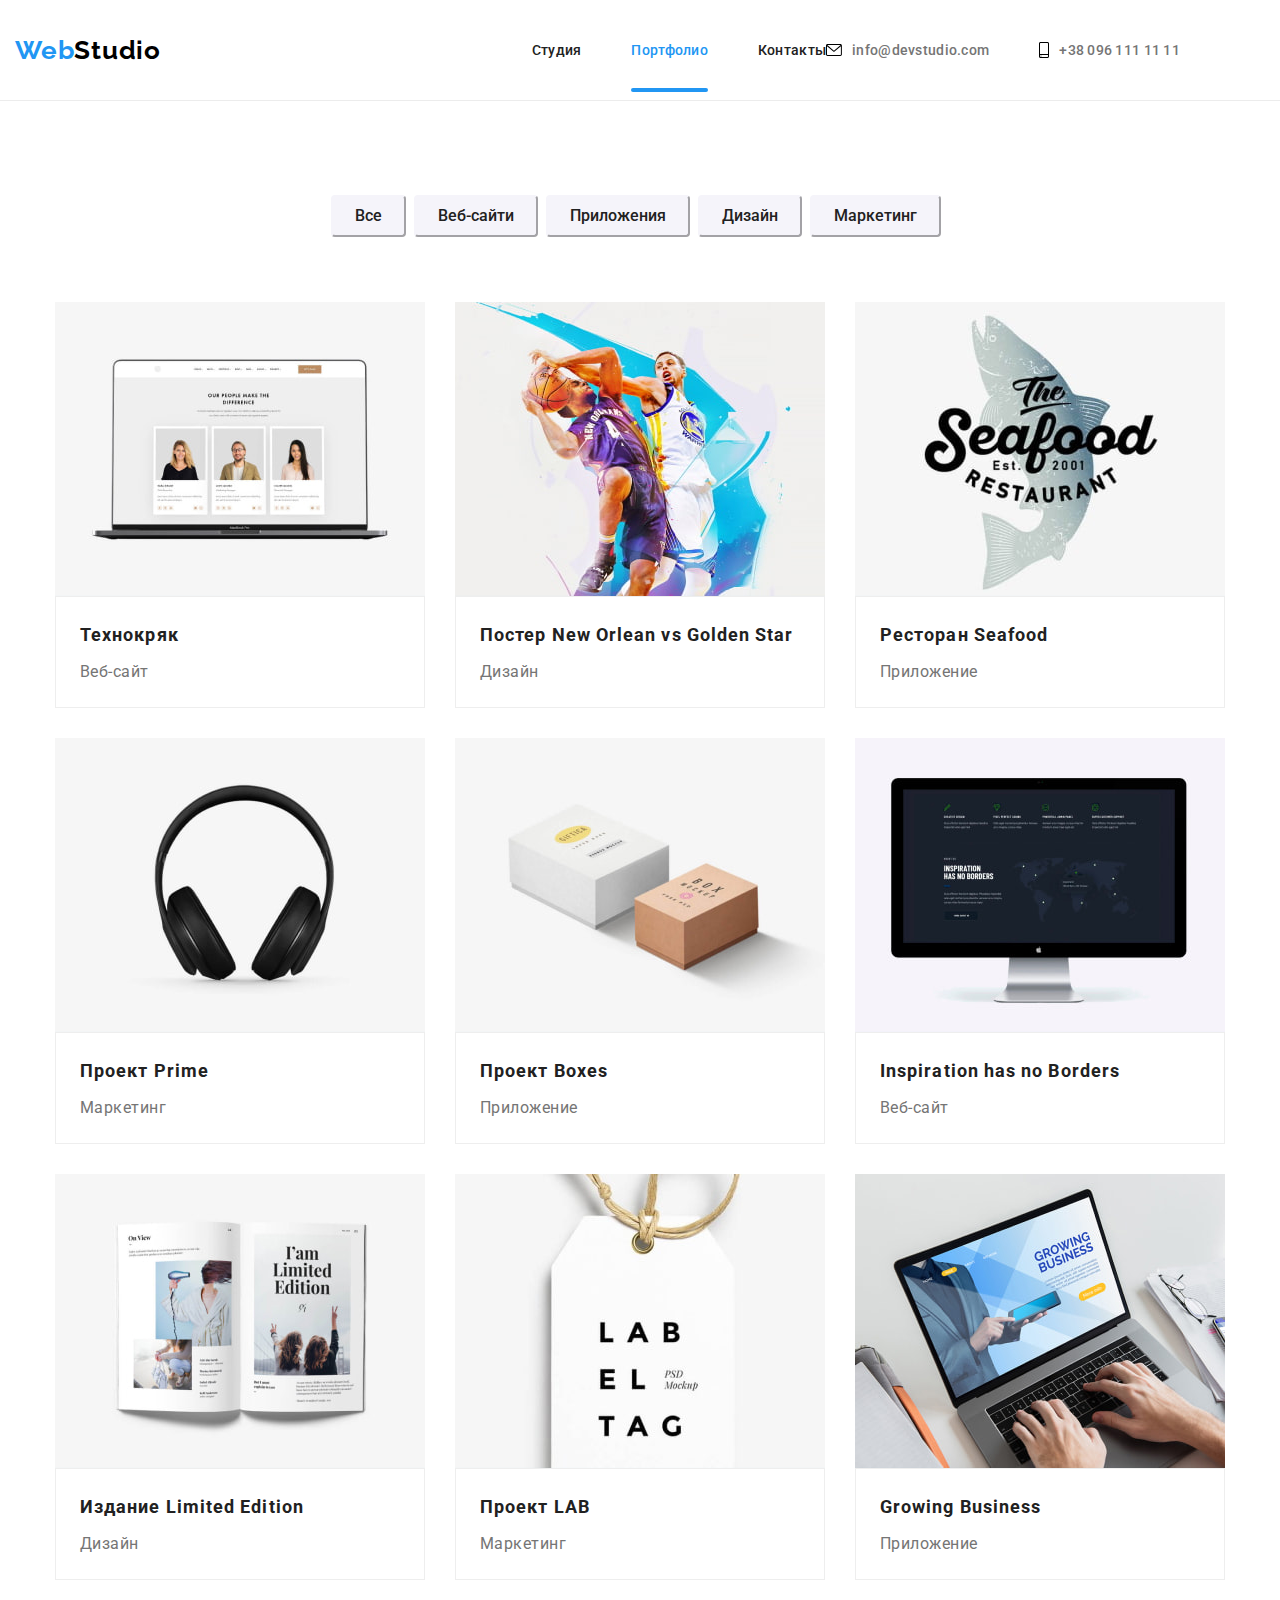
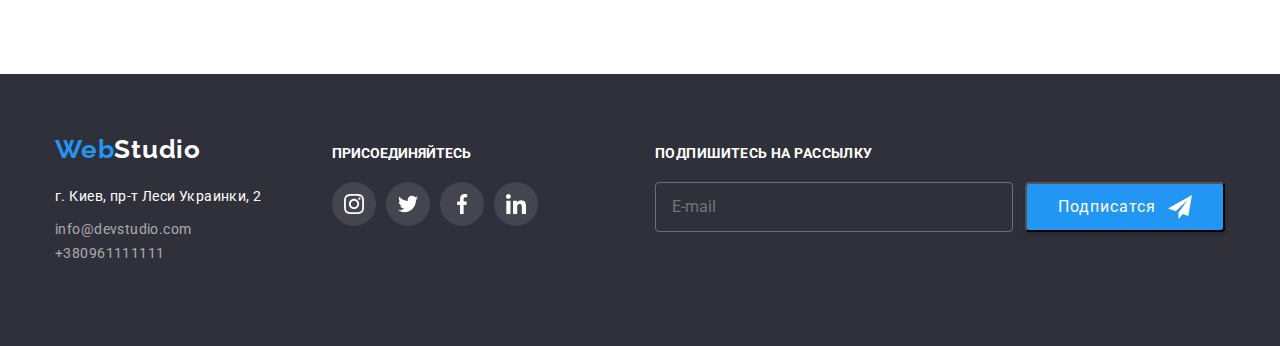
==== commit 3866a2fd: "modal321" ====
--- a/portfolio.html
+++ b/portfolio.html
@@ -15,32 +15,56 @@
 </head>
 <body>
     <!-- Page header portfolio-->
-        <header class="header">
-            <div class="header-box">
-                <nav class="header__nav">
-                    <a href="/" class="header__link"><span class="header__logo">Web</span>Studio</a>
+    <header class="header">
+        <div class="header-box">
+            <a href="/" class="header__link"><span class="header__logo">Web</span>Studio</a> 
+                <button type="button" class="menu-button " aria-controls="menu-container" aria-expanded="false" data-menu-button>
+                    <svg width="40px" height="40px" aria-label="Переключатель мобильного меню">
+                      <use class="menu-button__icon-menu" href="./images/icons.svg#icon-menu"></use>
+                      <use class="menu-button__icon-cross" href="./images/icons.svg#icon-cross"></use>
+                    </svg>
+                </button>
+            <div class="header__menu" id="menu-container" data-menu>
+                <nav class="header__nav">  
                 <ul class="navigation list-none">
-                        <li class="navigation__item"><a href="./index.html" class="navigation__link">Студия</a></li>
-                        <li class="navigation__item line"><a href="./portfolio.html" class="navigation__link"><span class="stay">Портфолио</span></a></li>
-                        <li class="navigation__item"><a href="" class="navigation__link">Контакты</a></li>
+                    <li class="navigation__item "><a href="./index.html" class="navigation__link">Студия</a></li>
+                    <li class="navigation__item line"><a href="./portfolio.html" class="navigation__link"><span class="navigation__link--active">Портфолио</span></a></li>
+                    <li class="navigation__item"><a href="" class="navigation__link">Контакты</a></li>
+                </ul>
+                </nav>
+                <div class="nav__mobile">
+                    <ul class="nav-contact list-none">
+                        <li class="nav-contact__list">
+                            <a href="mailto:info@devstudio.com" class="nav-contact__link">
+                                <svg class="nav-contact__icon1">
+                            <use href="./images/icons.svg#icon-envelope"></use>
+                        </svg>info@devstudio.com</a>
+                        </li>
+                        <li class="nav-contact__list">
+                            <a href="tel:+380961111111" class="nav-contact__link">
+                                <svg class="nav-contact__icon2">
+                                <use href="./images/icons.svg#icon-smartphone"></use>
+                                </svg>+38 096 111 11 11</a>
+                        </li>
                     </ul>
-                </nav>
-                <ul class="nav-contact list-none">
-                    <li class="nav-contact__list">
-                        <a href="mailto:info@devstudio.com" class="nav-contact__link">
-                            <svg class="nav-contact__icon1">
-                            <use href="./images/icons.svg#icon-envelope"></use>
-                            </svg>info@devstudio.com</a>
-                    </li>
-                    <li class="nav-contact__list">
-                        <a href="tel:+380961111111" class="nav-contact__link">
-                            <svg class="nav-contact__icon2">
-                            <use href="./images/icons.svg#icon-smartphone"></use>
-                            </svg>+38 096 111 11 11</a>
-                    </li>
-                </ul>
-            </div>
-        </header>
+                    <ul class="social-network list-none">
+                        <li class="social-network__item">
+                          <a class="social-network__link" lang="en" aria-label="Instagram." href="#">Instagram</a>
+                        </li>
+                        <li class="social-network__item">
+                          <a class="social-network__link" lang="en" aria-label="Twitter." href="#">Twitter</a>
+                        </li>
+                        <li class="social-network__item">
+                          <a class="social-network__link" lang="en" aria-label="Facebook." href="#">Facebook</a>
+                        </li>
+                        <li class="social-network__item">
+                          <a class="social-network__link" lang="en" aria-label="LinkedIn." href="#">LinkedIn</a>
+                        </li>
+                      </ul>
+                </div>
+             </div> 
+        </div>
+    </header>
     <main>
         <!-- Section main -->
                 <section class="button">
@@ -303,7 +327,7 @@
             </div>
         </div>
     </footer>
-
+    <script src="./js/menu.js"></script>
 
 </body>
 </html>--- a/css/main.min.css
+++ b/css/main.min.css
@@ -1,2 +1,2 @@
-:root{--them-colour: #2196f3;--them-colour-two: #2f303a;--text-primary: #212121;--text-primary-second: #757575;--white-theme:#ffffff;--border-them:#f5f4fa;--container-set: 30px}body{font-family:"Roboto";list-style:none}img{display:block;max-width:100%}h1,h2,h3,h4,h5,h6{margin:0}.list-none{list-style:none;margin:0;padding:0}.visually-hidden{position:absolute;clip:rect(0 0 0 0);width:1px;height:1px;margin:-1px}.container{padding:0 15px;margin:0 auto}@media screen and (min-width: 480px){.container{width:480px}}@media screen and (min-width: 768px){.container{width:768px}}@media screen and (min-width: 1200px){.container{width:1200px}}.studio{font-size:26px;line-height:1.19;letter-spacing:0.03em;color:var(--white-theme)}.line{position:relative;display:-webkit-box;display:-webkit-flex;display:-ms-flexbox;display:flex;-webkit-box-align:center;-webkit-align-items:center;-ms-flex-align:center;align-items:center}.line::after{content:"";display:block;bottom:auto;width:100%;height:4px;position:absolute;background:var(--them-colour);-webkit-border-radius:4px;border-radius:4px;margin-top:80px}.header{padding:25px 0;border-bottom:1px solid #ececec}.header-box{display:-webkit-box;display:-webkit-flex;display:-ms-flexbox;display:flex;-webkit-box-align:center;-webkit-align-items:center;-ms-flex-align:center;align-items:center;width:1200px;padding:0 15px;margin:0 auto}.header__nav{display:-webkit-box;display:-webkit-flex;display:-ms-flexbox;display:flex;-webkit-box-align:center;-webkit-align-items:center;-ms-flex-align:center;align-items:center;margin-right:auto}.header__nav a{color:var(--text-primary);text-decoration:none;font-weight:500;-webkit-transition:color 250ms cubic-bezier(0.4, 0, 0.2, 1);-o-transition:color 250ms cubic-bezier(0.4, 0, 0.2, 1);transition:color 250ms cubic-bezier(0.4, 0, 0.2, 1)}.header__link{font-family:Raleway;font-style:normal;font-weight:bold;font-size:26px;line-height:1.2;letter-spacing:0.03em;color:#000000;text-decoration:none;margin-right:93px}.header__logo{color:var(--them-colour)}.navigation{display:-webkit-box;display:-webkit-flex;display:-ms-flexbox;display:flex;margin:0px;padding:0px}.navigation__item{-webkit-transition:background-color 250ms cubic-bezier(0.4, 0, 0.2, 1);-o-transition:background-color 250ms cubic-bezier(0.4, 0, 0.2, 1);transition:background-color 250ms cubic-bezier(0.4, 0, 0.2, 1)}.navigation__item:not(:last-child){margin-right:50px}.navigation__link{font-weight:500;font-size:14px;line-height:1.1px;letter-spacing:0.02em}.navigation__link--active{color:var(--them-colour)}.navigation__link:hover,.navigation__link:focus{color:var(--them-colour)}.nav-contact{display:-webkit-box;display:-webkit-flex;display:-ms-flexbox;display:flex;margin:0px;padding:0px}.nav-contact__list:not(:last-child){margin-right:50px}.nav-contact__link{display:-webkit-box;display:-webkit-flex;display:-ms-flexbox;display:flex;-webkit-box-align:center;-webkit-align-items:center;-ms-flex-align:center;align-items:center;color:var(--text-primary-second);text-decoration:none;font-weight:500;font-size:14px;line-height:1.1px;letter-spacing:0.02em;-webkit-transition:color 250ms cubic-bezier(0.4, 0, 0.2, 1);-o-transition:color 250ms cubic-bezier(0.4, 0, 0.2, 1);transition:color 250ms cubic-bezier(0.4, 0, 0.2, 1)}.nav-contact__link:hover,.nav-contact__link:focus{color:var(--them-colour)}.nav-contact__icon1{-webkit-box-pack:center;-webkit-justify-content:center;-ms-flex-pack:center;justify-content:center;-webkit-box-align:center;-webkit-align-items:center;-ms-flex-align:center;align-items:center;margin-right:10px;width:16px;height:12px}.nav-contact__link:hover .nav-contact__icon1,.nav-contact__link:focus .nav-contact__icon1{fill:var(--them-colour);-webkit-transition:fill 250ms cubic-bezier(0.4, 0, 0.2, 1);-o-transition:fill 250ms cubic-bezier(0.4, 0, 0.2, 1);transition:fill 250ms cubic-bezier(0.4, 0, 0.2, 1)}.nav-contact__icon2{-webkit-box-pack:center;-webkit-justify-content:center;-ms-flex-pack:center;justify-content:center;-webkit-box-align:center;-webkit-align-items:center;-ms-flex-align:center;align-items:center;margin-right:10px;width:10px;height:16px}.nav-contact__link:hover .nav-contact__icon2,.nav-contact__link:focus .nav-contact__icon2{fill:var(--them-colour);-webkit-transition:fill 250ms cubic-bezier(0.4, 0, 0.2, 1);-o-transition:fill 250ms cubic-bezier(0.4, 0, 0.2, 1);transition:fill 250ms cubic-bezier(0.4, 0, 0.2, 1)}.section-hero{background:var(--them-colour-two);padding:118px 0;min-width:100%;margin-left:auto;margin-right:auto;background-image:-webkit-gradient(linear, left top, right top, from(rgba(47,48,58,0.4)), to(rgba(47,48,58,0.4))),url("../images/img-bgd.jpg");background-image:-webkit-linear-gradient(left, rgba(47,48,58,0.4), rgba(47,48,58,0.4)),url("../images/img-bgd.jpg");background-image:-o-linear-gradient(left, rgba(47,48,58,0.4), rgba(47,48,58,0.4)),url("../images/img-bgd.jpg");background-image:linear-gradient(to right, rgba(47,48,58,0.4), rgba(47,48,58,0.4)),url("../images/img-bgd.jpg");background-position:center;-webkit-background-size:cover;background-size:cover;background-repeat:no-repeat}@media (min-device-pixel-ratio: 2), (-webkit-min-device-pixel-ratio: 2), (-o-min-device-pixel-ratio: 2/1), (min-resolution: 192dpi), (min-resolution: 2dppx){.section-hero{background-image:-webkit-gradient(linear, left top, right top, from(rgba(47,48,58,0.4)), to(rgba(47,48,58,0.4))),url("../images/mobile/hero-mobile@2x.jpg");background-image:-webkit-linear-gradient(left, rgba(47,48,58,0.4), rgba(47,48,58,0.4)),url("../images/mobile/hero-mobile@2x.jpg");background-image:-o-linear-gradient(left, rgba(47,48,58,0.4), rgba(47,48,58,0.4)),url("../images/mobile/hero-mobile@2x.jpg");background-image:linear-gradient(to right, rgba(47,48,58,0.4), rgba(47,48,58,0.4)),url("../images/mobile/hero-mobile@2x.jpg")}}@media screen and (min-width: 768px){.section-hero{min-width:100%;padding:118px 204px;background-image:-webkit-gradient(linear, left top, right top, from(rgba(47,48,58,0.4)), to(rgba(47,48,58,0.4))),url("../images/tablet/hero-tablet.jpg");background-image:-webkit-linear-gradient(left, rgba(47,48,58,0.4), rgba(47,48,58,0.4)),url("../images/tablet/hero-tablet.jpg");background-image:-o-linear-gradient(left, rgba(47,48,58,0.4), rgba(47,48,58,0.4)),url("../images/tablet/hero-tablet.jpg");background-image:linear-gradient(to right, rgba(47,48,58,0.4), rgba(47,48,58,0.4)),url("../images/tablet/hero-tablet.jpg")}}@media screen and (min-width: 768px) and (min-device-pixel-ratio: 2), screen and (min-width: 768px) and (-webkit-min-device-pixel-ratio: 2), screen and (min-width: 768px) and (-o-min-device-pixel-ratio: 2/1), screen and (min-width: 768px) and (min-resolution: 192dpi), screen and (min-width: 768px) and (min-resolution: 2dppx){.section-hero{background-image:-webkit-gradient(linear, left top, right top, from(rgba(47,48,58,0.4)), to(rgba(47,48,58,0.4))),url("/images/tablet/hero-tablet@2x.jpg");background-image:-webkit-linear-gradient(left, rgba(47,48,58,0.4), rgba(47,48,58,0.4)),url("/images/tablet/hero-tablet@2x.jpg");background-image:-o-linear-gradient(left, rgba(47,48,58,0.4), rgba(47,48,58,0.4)),url("/images/tablet/hero-tablet@2x.jpg");background-image:linear-gradient(to right, rgba(47,48,58,0.4), rgba(47,48,58,0.4)),url("/images/tablet/hero-tablet@2x.jpg")}}@media screen and (min-width: 1200px){.section-hero{padding-top:200px;height:600px}}.section-hero__header{margin-bottom:30px;margin-left:auto;margin-right:auto;max-width:360px;color:#fff;font-weight:900;font-size:26px;line-height:1.62;letter-spacing:.06em;text-transform:uppercase;text-align:center}.section-hero>h1 .footer-background{background:var(--them-colour-two);width:1600px;height:252px}.backdrop.is-hidden{visibility:hidden;opacity:0;pointer-events:none}.backdrop{position:fixed;width:100%;height:100%;left:0px;top:0px;z-index:2;-webkit-transition:opacity 350ms cubic-bezier(0.4, 0, 0.2, 1);-o-transition:opacity 350ms cubic-bezier(0.4, 0, 0.2, 1);transition:opacity 350ms cubic-bezier(0.4, 0, 0.2, 1);background:rgba(0,0,0,0.2)}@media screen and (min-width: 480px){.backdrop{padding:15px;overflow-y:scroll}}.modal{position:relative;top:50%;left:50%;-webkit-transform:translate(-50%, -50%);-ms-transform:translate(-50%, -50%);transform:translate(-50%, -50%);margin:0 auto;background:var(--white-theme);-webkit-box-shadow:0px 1px 3px rgba(0,0,0,0.12),0px 1px 1px rgba(0,0,0,0.14),0px 2px 1px rgba(0,0,0,0.2);box-shadow:0px 1px 3px rgba(0,0,0,0.12),0px 1px 1px rgba(0,0,0,0.14),0px 2px 1px rgba(0,0,0,0.2);-webkit-border-radius:4px;border-radius:4px;-webkit-transition:opacity 2s linear;-o-transition:opacity 2s linear;transition:opacity 2s linear;padding:40px}@media screen and (min-width: 768px){.modal{position:absolute;width:450px}}.modal__head{display:block;font-size:20px;line-height:1.1;text-align:center;letter-spacing:0.03em;margin-bottom:12px;color:var(--text-primary)}.modal-form__box{display:block;position:relative;font-size:12px;line-height:1.16;margin-bottom:10px;letter-spacing:0.01em;color:var(--text-primary-second)}.modal-form__line,.modal-form__text{width:100%;height:40px;margin-top:4px;border:1px solid rgba(33,33,33,0.2);-webkit-box-sizing:border-box;box-sizing:border-box;-webkit-border-radius:4px;border-radius:4px;padding:0 10px 0 42px;-webkit-transition:0.3s linear border;-o-transition:0.3s linear border;transition:0.3s linear border}.modal-form__line:focus{outline:none;border:1px solid var(--them-colour)}.modal-form__icon{display:block;position:absolute;top:50%;left:10px;-webkit-transition:0.3s fill linear;-o-transition:0.3s fill linear;transition:0.3s fill linear}.modal-form__line:focus+.modal-form__icon{fill:var(--them-colour)}.modal-form__text{font-family:inherit;resize:none;height:120px;padding:12px 16px;margin-bottom:10px}.modal-form__text:focus{outline:none;border:1px solid var(--them-colour)}.modal-form__text::-webkit-input-placeholder{color:rgba(117,117,117,0.5)}.modal-form__text:-ms-input-placeholder{color:rgba(117,117,117,0.5)}.modal-form__text::-ms-input-placeholder{color:rgba(117,117,117,0.5)}.modal-form__text::placeholder{color:rgba(117,117,117,0.5)}.modal-form__svg{fill:var(--white-theme);margin-left:1px}.policy,.modal-form__svg{display:-webkit-box;display:-webkit-flex;display:-ms-flexbox;display:flex;-webkit-box-align:center;-webkit-align-items:center;-ms-flex-align:center;align-items:center;font-size:14px;color:var(--text-primary-second)}.policy a{color:var(--them-colour)}.modal-form__checkbox{position:absolute;clip:rect(0 0 0 0);width:1px;height:1px;border:0px;padding:0px;margin:-1px;overflow:hidden}.modal-form__checkbox:checked ~ .policy::before{border:0px;background-color:var(--them-colour);background-repeat:no-repeat;background-position:center;-webkit-background-size:contain;background-size:contain}.modal-form__checkbox:focus ~ .policy::before{border-color:var(--them-colour);-webkit-transition:border-color 350ms cubic-bezier(0.4, 0, 0.2, 1);-o-transition:border-color 350ms cubic-bezier(0.4, 0, 0.2, 1);transition:border-color 350ms cubic-bezier(0.4, 0, 0.2, 1)}.policy::before{content:"";height:16px;width:16px;border:1px solid var(--text-primary);-webkit-border-radius:2px;border-radius:2px;margin-right:7px}.modal-form__check{display:block;position:fixed}.policy__link{margin-left:5px}.about-work{-webkit-box-align:center;-webkit-align-items:center;-ms-flex-align:center;align-items:center;padding-top:60px;padding-bottom:60px}@media screen and (min-width: 1200px){.about-work{padding-top:94px;padding-bottom:94px}}@media screen and (min-width: 768px){.skills{display:-webkit-box;display:-webkit-flex;display:-ms-flexbox;display:flex;-webkit-flex-wrap:wrap;-ms-flex-wrap:wrap;flex-wrap:wrap;margin:-15px}}.skills__card{margin:0}@media screen and (min-width: 480px){.skills__card{width:100%;margin-bottom:30px}}@media screen and (min-width: 768px){.skills__card{width:354px;margin:15px;-webkit-box-pack:center;-webkit-justify-content:center;-ms-flex-pack:center;justify-content:center}}@media screen and (min-width: 1200px){.skills__card{width:270px}}.skills__picture{width:100%;height:120px;background-color:var(--border-them);-webkit-box-pack:center;-webkit-justify-content:center;-ms-flex-pack:center;justify-content:center;-webkit-box-align:center;-webkit-align-items:center;-ms-flex-align:center;align-items:center;display:-webkit-box;display:-webkit-flex;display:-ms-flexbox;display:flex;margin-bottom:30px}.skills__meta{font-weight:bold;font-size:14px;line-height:1.14;letter-spacing:0.03em;text-transform:uppercase;margin-bottom:10px;color:var(--text-primary);text-align:center}@media screen and (min-width: 768px){.skills__meta{text-align:inherit}}.skills__description{font-weight:normal;font-size:14px;line-height:1.7;letter-spacing:0.03em;color:var(--text-primary-second);margin:0px}.specificity{padding-top:94px;padding-bottom:94px}@media screen and (max-width: 1199px){.specificity{padding:0px;display:none}}.specificity__head{font-family:Roboto;font-style:normal;font-weight:bold;font-size:36px;line-height:1.16;text-align:center;margin-bottom:50px;letter-spacing:0.03em;color:var(--text-primary)}.specificity__card{display:-webkit-box;display:-webkit-flex;display:-ms-flexbox;display:flex}.specificity__image{position:relative}.specificity__image:not(:last-child){margin-right:30px}.specificity__title{position:absolute;bottom:0;width:100%;height:70px;display:-webkit-box;display:-webkit-flex;display:-ms-flexbox;display:flex;-webkit-box-align:center;-webkit-align-items:center;-ms-flex-align:center;align-items:center;-webkit-box-pack:center;-webkit-justify-content:center;-ms-flex-pack:center;justify-content:center;color:var(--white-theme);background:rgba(47,48,58,0.8);font-weight:700;font-size:14px;line-height:1.14;letter-spacing:0.03em;text-transform:uppercase}.team{padding-top:60px;padding-bottom:60px;background-color:var(--border-them)}@media screen and (min-width: 1200px){.team{padding-top:94px;padding-bottom:94px}}.team__head{font-family:Roboto;font-style:normal;font-weight:bold;font-size:36px;line-height:1.16;text-align:center;margin-bottom:30px;letter-spacing:0.03em;color:var(--text-primary)}@media screen and (min-width: 1200px){.team__head{margin-bottom:50px}}.user-description__name{font-weight:500;font-size:16px;line-height:1.8;text-align:center;letter-spacing:0.03em;color:var(--text-primary);margin-top:0px}.user-description__profession{font-size:16px;line-height:1.18;text-align:center;letter-spacing:0.03em;margin:0px 0px;color:var(--text-primary-second);margin-bottom:16px}@media screen and (min-width: 768px){.card-workers{margin:-15px;display:-webkit-box;display:-webkit-flex;display:-ms-flexbox;display:flex;-webkit-flex-wrap:wrap;-ms-flex-wrap:wrap;flex-wrap:wrap}}@media screen and (min-width: 1200px){.card-workers{display:-webkit-box;display:-webkit-flex;display:-ms-flexbox;display:flex}}.user-description__name{margin-bottom:10px}.card-workers__box{-webkit-box-shadow:0px 1px 3px rgba(0,0,0,0.12),0px 1px 1px rgba(0,0,0,0.14),0px 2px 1px rgba(0,0,0,0.2);box-shadow:0px 1px 3px rgba(0,0,0,0.12),0px 1px 1px rgba(0,0,0,0.14),0px 2px 1px rgba(0,0,0,0.2);-webkit-border-radius:0px 0px 4px 4px;border-radius:0px 0px 4px 4px;background-color:var(--primary-background-color)}.card-workers__box:not(:last-child){margin-bottom:30px}@media screen and (min-width: 768px){.card-workers__box{width:-webkit-calc((100% - 4 * 15px) / 2);width:calc((100% - 4 * 15px) / 2);margin:15px;margin-bottom:30px}}@media screen and (min-width: 1200px){.card-workers__box{width:270px}}.user-description{padding:30px 0px 30px 0px}.social-box__svg{fill:#afb1b8;-webkit-transition:fill 250ms cubic-bezier(0.4, 0, 0.2, 1);-o-transition:fill 250ms cubic-bezier(0.4, 0, 0.2, 1);transition:fill 250ms cubic-bezier(0.4, 0, 0.2, 1)}.social-box__link:hover .social-box__svg,.social-box__link:focus .social-box__svg{fill:var(--white-theme)}.social-box{display:-webkit-box;display:-webkit-flex;display:-ms-flexbox;display:flex;-webkit-box-pack:center;-webkit-justify-content:center;-ms-flex-pack:center;justify-content:center}.social-box__item:last-child{margin-right:0}.social-box__link{-webkit-transition:background-color 250ms cubic-bezier(0.4, 0, 0.2, 1);-o-transition:background-color 250ms cubic-bezier(0.4, 0, 0.2, 1);transition:background-color 250ms cubic-bezier(0.4, 0, 0.2, 1);display:-webkit-box;display:-webkit-flex;display:-ms-flexbox;display:flex;margin-right:10px;width:44px;height:44px;-webkit-box-pack:center;-webkit-justify-content:center;-ms-flex-pack:center;justify-content:center;-webkit-box-align:center;-webkit-align-items:center;-ms-flex-align:center;align-items:center;-webkit-border-radius:50%;border-radius:50%}.social-box__link:hover,.social-box__link:focus{background-color:var(--them-colour)}.clients{padding-top:60px;padding-bottom:60px}@media screen and (min-width: 1200px){.clients{padding-top:94px;padding-bottom:94px}}.clients__head{font-family:Roboto;font-style:normal;font-weight:bold;font-size:36px;line-height:1.16;text-align:center;margin-bottom:30px;letter-spacing:0.03em;color:var(--text-primary)}@media screen and (min-width: 1200px){.clients__head{margin-bottom:50px}}.clients__box{display:-webkit-box;display:-webkit-flex;display:-ms-flexbox;display:flex;-webkit-flex-wrap:wrap;-ms-flex-wrap:wrap;flex-wrap:wrap;-webkit-box-pack:center;-webkit-justify-content:center;-ms-flex-pack:center;justify-content:center;margin:-15px}.clients__card{margin:15px;width:-webkit-calc((100% - 6 * 15px) / 2);width:calc((100% - 6 * 15px) / 2)}@media screen and (min-width: 768px){.clients__card{width:-webkit-calc((100% - 6 * 15px) / 3);width:calc((100% - 6 * 15px) / 3)}}@media screen and (min-width: 1200px){.clients__card{width:170px}}.clients__link{-webkit-transition:border 250ms cubic-bezier(0.4, 0, 0.2, 1);-o-transition:border 250ms cubic-bezier(0.4, 0, 0.2, 1);transition:border 250ms cubic-bezier(0.4, 0, 0.2, 1);height:92px;border:1px solid #ececec;-webkit-border-radius:4px;border-radius:4px;display:-webkit-box;display:-webkit-flex;display:-ms-flexbox;display:flex;-webkit-box-pack:center;-webkit-justify-content:center;-ms-flex-pack:center;justify-content:center;-webkit-box-align:center;-webkit-align-items:center;-ms-flex-align:center;align-items:center}.clients__link:hover,.clients__link:focus{border:1px solid var(--them-colour)}.clients__icon{-webkit-transition:fill 250ms cubic-bezier(0.4, 0, 0.2, 1);-o-transition:fill 250ms cubic-bezier(0.4, 0, 0.2, 1);transition:fill 250ms cubic-bezier(0.4, 0, 0.2, 1)}.clients__link:hover .clients__icon,.clients__link:focus .clients__icon{fill:var(--them-colour)}.clients__icon{fill:#afb1b8}.footer{background:var(--them-colour-two);padding:60px 0;text-decoration:none;padding:60px 0px;display:-webkit-box;display:-webkit-flex;display:-ms-flexbox;display:flex}.footer-box__info{text-align:center;margin-bottom:60px}@media screen and (min-width: 768px){.footer-box__info{margin-bottom:0}}@media screen and (min-width: 1200px){.footer-box__info{margin-right:70px;text-align:left}}.footer-box{display:block}@media screen and (min-width: 768px){.footer-box{display:-webkit-box;display:-webkit-flex;display:-ms-flexbox;display:flex;-webkit-box-align:baseline;-webkit-align-items:baseline;-ms-flex-align:baseline;align-items:baseline;-webkit-flex-wrap:wrap;-ms-flex-wrap:wrap;flex-wrap:wrap;-webkit-justify-content:space-around;-ms-flex-pack:distribute;justify-content:space-around}}.footer-box__second{text-align:center;margin-bottom:60px}@media screen and (min-width: 768px){.footer-box__second{margin-bottom:0}}@media screen and (min-width: 1200px){.footer-box__second{margin-right:70px;text-align:left}}.footer__logo{color:var(--them-colour)}.footer__link{font-family:Raleway;font-style:normal;font-weight:bold;font-size:26px;line-height:1.2;letter-spacing:0.03em;color:#000000;text-decoration:none;display:block;margin-bottom:20px}.footer__street{font-size:14px;line-height:1.7;letter-spacing:0.03em;font-style:normal;color:var(--white-theme);margin:0px 0px;margin-bottom:9px}.footer__contact{font-style:normal;font-size:14px;line-height:1.7;letter-spacing:0.03em;text-decoration:none;color:rgba(255,255,255,0.6)}.footer__contact:not(:last-child){margin-bottom:9px}.footer-form__label{text-align:center;font-size:14px;line-height:1.14;letter-spacing:0.03em;text-transform:uppercase;margin-bottom:20px;color:var(--white-theme)}@media screen and (min-width: 1200px){.footer-form__label{text-align:left}}@media screen and (min-width: 768px){.footer-form{margin-top:60px}}@media screen and (min-width: 1200px){.footer-form{margin-top:0;margin-left:auto}}@media screen and (min-width: 1200px){.footer-form__email{display:-webkit-box;display:-webkit-flex;display:-ms-flexbox;display:flex}}.footer-form__email::-webkit-input-placeholder{color:rgba(255,255,255,0.6)}.footer-form__email:-ms-input-placeholder{color:rgba(255,255,255,0.6)}.footer-form__email::-ms-input-placeholder{color:rgba(255,255,255,0.6)}.footer-form__email::placeholder{color:rgba(255,255,255,0.6)}.footer-form__input{width:100%;height:50px;background-color:#ffffff00;border:1px solid rgba(255,255,255,0.3);-webkit-box-sizing:border-box;box-sizing:border-box;-webkit-border-radius:4px;border-radius:4px;padding-left:16px}@media screen and (min-width: 768px){.footer-form__input{width:450px}}@media screen and (min-width: 1200px){.footer-form__input{margin-right:12px;margin-bottom:0;width:358px}}.form-button__svg{margin-left:12px}.connect{margin-bottom:60px}.connect__titles{margin-bottom:20px;color:var(--white-theme);font-weight:700;font-size:14px;line-height:1.14;text-transform:uppercase}@media screen and (min-width: 480px){.connect__titles{text-align:center}}@media screen and (min-width: 1200px){.connect__titles{text-align:left}}.connect__list{display:-webkit-box;display:-webkit-flex;display:-ms-flexbox;display:flex;-webkit-box-pack:center;-webkit-justify-content:center;-ms-flex-pack:center;justify-content:center}.connect__item:last-child{margin-right:0}.connect__link{-webkit-transition:background-color 250ms cubic-bezier(0.4, 0, 0.2, 1);-o-transition:background-color 250ms cubic-bezier(0.4, 0, 0.2, 1);transition:background-color 250ms cubic-bezier(0.4, 0, 0.2, 1);display:-webkit-box;display:-webkit-flex;display:-ms-flexbox;display:flex;width:44px;height:44px;margin-right:10px;-webkit-border-radius:50%;border-radius:50%;-webkit-box-align:center;-webkit-align-items:center;-ms-flex-align:center;align-items:center;-webkit-box-pack:center;-webkit-justify-content:center;-ms-flex-pack:center;justify-content:center;background-color:rgba(255,255,255,0.1)}.connect__link:hover,.connect__link:focus{background-color:var(--them-colour)}.connect__svg{-webkit-transition:fill 250ms lcubic-bezier(0.4, 0, 0.2, 1);-o-transition:fill 250ms lcubic-bezier(0.4, 0, 0.2, 1);transition:fill 250ms lcubic-bezier(0.4, 0, 0.2, 1);width:20px;fill:var(--white-theme)}.section-hero__button{background:var(--them-colour);-webkit-box-shadow:0px 4px 4px rgba(0,0,0,0.15);box-shadow:0px 4px 4px rgba(0,0,0,0.15);-webkit-border-radius:4px;border-radius:4px;font-weight:bold;font-size:16px;line-height:1.9;cursor:pointer;padding:10px 35px 10px 35px;-webkit-box-align:center;-webkit-align-items:center;-ms-flex-align:center;align-items:center;text-align:center;letter-spacing:0.06em;margin:0 auto;display:-webkit-box;display:-webkit-flex;display:-ms-flexbox;display:flex;color:var(--white-theme)}.modal--close{position:absolute;cursor:pointer;width:30px;height:30px;-webkit-border-radius:50%;border-radius:50%;background:var(--white-theme);border:1px solid grey;top:8px;right:8px;font-size:1.4em;-webkit-transition:0.3s linear color;-o-transition:0.3s linear color;transition:0.3s linear color;display:-webkit-box;display:-webkit-flex;display:-ms-flexbox;display:flex;-webkit-box-pack:center;-webkit-justify-content:center;-ms-flex-pack:center;justify-content:center}.modal--close:hover,.modal--close:focus{color:var(--them-colour)}.policy__btn{display:block;-webkit-box-align:center;-webkit-align-items:center;-ms-flex-align:center;align-items:center;text-align:center;letter-spacing:0.06em;cursor:pointer;margin:0 auto;margin-top:30px;padding:10px 55px 10px 56px;color:var(--white-theme);background:#188ce8;-webkit-box-shadow:0px 4px 4px rgba(0,0,0,0.15);box-shadow:0px 4px 4px rgba(0,0,0,0.15);-webkit-border-radius:4px;border-radius:4px}.button__set--li{margin-bottom:15px}.button__set--active{-webkit-border-radius:4px;border-radius:4px;border-color:var(--border-them);padding:6px 22px;font-weight:500;font-size:16px;line-height:1.62;text-align:center;color:var(--text-primary);background-color:var(--border-them);cursor:pointer;-webkit-transition:color 250ms cubic-bezier(0.4, 0, 0.2, 1),background-color 250ms cubic-bezier(0.4, 0, 0.2, 1),-webkit-box-shadow 250ms cubic-bezier(0.4, 0, 0.2, 1);transition:color 250ms cubic-bezier(0.4, 0, 0.2, 1),background-color 250ms cubic-bezier(0.4, 0, 0.2, 1),-webkit-box-shadow 250ms cubic-bezier(0.4, 0, 0.2, 1);-o-transition:color 250ms cubic-bezier(0.4, 0, 0.2, 1),background-color 250ms cubic-bezier(0.4, 0, 0.2, 1),box-shadow 250ms cubic-bezier(0.4, 0, 0.2, 1);transition:color 250ms cubic-bezier(0.4, 0, 0.2, 1),background-color 250ms cubic-bezier(0.4, 0, 0.2, 1),box-shadow 250ms cubic-bezier(0.4, 0, 0.2, 1);transition:color 250ms cubic-bezier(0.4, 0, 0.2, 1),background-color 250ms cubic-bezier(0.4, 0, 0.2, 1),box-shadow 250ms cubic-bezier(0.4, 0, 0.2, 1),-webkit-box-shadow 250ms cubic-bezier(0.4, 0, 0.2, 1)}.button__set--active:hover,.button__set--active:focus{text-decoration:none;color:var(--white-theme);-webkit-box-shadow:0px 3px 1px rgba(0,0,0,0.1),0px 1px 2px rgba(0,0,0,0.08),0px 2px 2px rgba(0,0,0,0.12);box-shadow:0px 3px 1px rgba(0,0,0,0.1),0px 1px 2px rgba(0,0,0,0.08),0px 2px 2px rgba(0,0,0,0.12)}.button__set--active:hover,.button__set--active:focus{background:var(--them-colour);-webkit-border-radius:4px;border-radius:4px;border-color:var(--border-them)}.button__set:not(:last-child) .button__set--active{margin-right:8px}.button__set{display:-webkit-box;display:-webkit-flex;display:-ms-flexbox;display:flex;margin-bottom:50px;-webkit-flex-wrap:wrap;-ms-flex-wrap:wrap;flex-wrap:wrap}@media screen and (min-width: 768px){.button__set{-webkit-box-pack:center;-webkit-justify-content:center;-ms-flex-pack:center;justify-content:center}}.form-button{cursor:pointer;width:200px;height:50px;font-size:16px;line-height:1.9;display:-webkit-box;display:-webkit-flex;display:-ms-flexbox;display:flex;-webkit-box-align:center;-webkit-align-items:center;-ms-flex-align:center;align-items:center;text-align:center;letter-spacing:0.06em;margin-left:12px;color:var(--white-theme);-webkit-box-pack:center;-webkit-justify-content:center;-ms-flex-pack:center;justify-content:center;background:var(--them-colour);-webkit-box-shadow:0px 4px 4px rgba(0,0,0,0.15);box-shadow:0px 4px 4px rgba(0,0,0,0.15);-webkit-border-radius:4px;border-radius:4px}@media screen and (min-width: 480px){.form-button{margin-top:20px;margin-left:auto;margin-right:auto}}@media screen and (min-width: 1200px){.form-button{margin-top:0px}}.button{padding-top:60px;padding-bottom:60px}@media screen and (min-width: 1200px){.button{padding-top:94px;padding-bottom:94px}}.card-set{-webkit-box-align:center;-webkit-align-items:center;-ms-flex-align:center;align-items:center;-webkit-flex-wrap:wrap;-ms-flex-wrap:wrap;flex-wrap:wrap;padding:0px;margin:0px}@media screen and (min-width: 768px){.card-set{display:-webkit-box;display:-webkit-flex;display:-ms-flexbox;display:flex}}@media screen and (min-width: 1200px){.card-set{margin-top:-webkit-calc(-1 * var(--container-set));margin-top:calc(-1 * var(--container-set));margin-left:-webkit-calc(-1 * var(--container-set));margin-left:calc(-1 * var(--container-set))}}@media screen and (min-width: 768px){.card-set>.card-set__item{-webkit-flex-basis:-webkit-calc(100% / 2 - var(--container-set));-ms-flex-preferred-size:calc(100% / 2 - var(--container-set));flex-basis:calc(100% / 2 - var(--container-set));margin-left:var(--container-set);margin-top:var(--container-set)}}@media screen and (min-width: 1200px){.card-set>.card-set__item{-webkit-flex-basis:-webkit-calc(100% / 3 - var(--container-set));-ms-flex-preferred-size:calc(100% / 3 - var(--container-set));flex-basis:calc(100% / 3 - var(--container-set));margin-left:var(--container-set);margin-top:var(--container-set)}}.card-set__item a{-webkit-transition:-webkit-box-shadow 250ms cubic-bezier(0.4, 0, 0.2, 1);transition:-webkit-box-shadow 250ms cubic-bezier(0.4, 0, 0.2, 1);-o-transition:box-shadow 250ms cubic-bezier(0.4, 0, 0.2, 1);transition:box-shadow 250ms cubic-bezier(0.4, 0, 0.2, 1);transition:box-shadow 250ms cubic-bezier(0.4, 0, 0.2, 1), -webkit-box-shadow 250ms cubic-bezier(0.4, 0, 0.2, 1)}.text-box{position:relative;padding:20px 24px 20px 24px;background:var(--white-theme);border:1px solid #eeeeee;-webkit-box-sizing:border-box;box-sizing:border-box}.product{position:relative;overflow:hidden}.card-set__link{overflow:hidden;cursor:pointer;display:block;text-decoration:none}.card-set__link:hover,.card-set__link:focus{-webkit-box-shadow:0px 1px 1px rgba(0,0,0,0.12),0px 4px 4px rgba(0,0,0,0.06),1px 4px 6px rgba(0,0,0,0.16);box-shadow:0px 1px 1px rgba(0,0,0,0.12),0px 4px 4px rgba(0,0,0,0.06),1px 4px 6px rgba(0,0,0,0.16)}.product__text{position:absolute;margin:0 auto;top:0;left:0;width:100%;height:100%;color:var(--white-theme);font-size:18px;line-height:1.56;letter-spacing:0.03em;background:rgba(33,150,243,0.9);padding:63px 24px;-webkit-transform:translateY(100%);-ms-transform:translateY(100%);transform:translateY(100%);-webkit-transition:-webkit-transform 250ms cubic-bezier(0.4, 0, 0.2, 1);transition:-webkit-transform 250ms cubic-bezier(0.4, 0, 0.2, 1);-o-transition:transform 250ms cubic-bezier(0.4, 0, 0.2, 1);transition:transform 250ms cubic-bezier(0.4, 0, 0.2, 1);transition:transform 250ms cubic-bezier(0.4, 0, 0.2, 1), -webkit-transform 250ms cubic-bezier(0.4, 0, 0.2, 1)}.card-set__link:hover .product__text,.card-set__link:focus .product__text{-webkit-transform:translateY(0);-ms-transform:translateY(0);transform:translateY(0)}.text-box__name{font-size:18px;line-height:2;letter-spacing:0.06em;color:var(--text-primary);margin-bottom:4px}@media screen and (min-width: 768px) and (max-width: 1199px){.text-box__name{letter-spacing:normal}}.text-box__meta{font-size:16px;line-height:1.87;letter-spacing:0.03em;color:var(--text-primary-second);margin:0px}
+:root{--them-colour: #2196f3;--them-colour-two: #2f303a;--text-primary: #212121;--text-primary-second: #757575;--white-theme:#ffffff;--border-them:#f5f4fa;--container-set: 30px}body{font-family:"Roboto";list-style:none}img{display:block;max-width:100%}h1,h2,h3,h4,h5,h6{margin:0}.list-none{list-style:none;margin:0;padding:0}.visually-hidden{position:absolute;clip:rect(0 0 0 0);width:1px;height:1px;margin:-1px}.container{padding:0 15px;margin:0 auto}@media screen and (min-width: 480px){.container{width:480px}}@media screen and (min-width: 768px){.container{width:768px}}@media screen and (min-width: 1200px){.container{width:1200px}}.studio{font-size:26px;line-height:1.19;letter-spacing:0.03em;color:var(--white-theme)}.line{position:relative;display:-webkit-box;display:-webkit-flex;display:-ms-flexbox;display:flex;-webkit-box-align:center;-webkit-align-items:center;-ms-flex-align:center;align-items:center}.line::after{content:"";display:block;bottom:auto;width:100%;height:4px;position:absolute;background:var(--them-colour);-webkit-border-radius:4px;border-radius:4px;margin-top:80px}@media screen and (max-width: 767px){.line::after{display:none}}.header{position:relative;padding:25px 0;border-bottom:1px solid #ececec}.menu-button .menu-button__icon-cross{display:none}.menu-button.is-open .menu-button__icon-cross{display:block}.menu-button.is-open .menu-button__icon-menu{display:none}.menu-button{display:contents}@media screen and (min-width: 767px){.menu-button{display:none}}.header__menu{display:-webkit-box;display:-webkit-flex;display:-ms-flexbox;display:flex}@media screen and (max-width: 767px){.header__menu{position:absolute;display:none;top:100%;left:0;width:100%;height:796px;padding:48px 40px;padding-top:32px;background-color:white;z-index:3}.header__menu.is-open{display:block}}.header-box{display:-webkit-box;display:-webkit-flex;display:-ms-flexbox;display:flex;-webkit-box-align:center;-webkit-align-items:center;-ms-flex-align:center;align-items:center;-webkit-box-pack:justify;-webkit-justify-content:space-between;-ms-flex-pack:justify;justify-content:space-between;padding-left:15px;padding-right:20px}@media screen and (min-width: 480px){.header-box{width:480px}}@media screen and (min-width: 768px){.header-box{width:768px}}@media screen and (min-width: 1200px){.header-box{width:1200px}}.header__nav{display:-webkit-box;display:-webkit-flex;display:-ms-flexbox;display:flex;-webkit-box-align:center;-webkit-align-items:center;-ms-flex-align:center;align-items:center;margin-right:auto}@media screen and (max-width: 767px){.header__nav{padding-bottom:200px}}.header__nav a{color:var(--text-primary);text-decoration:none;font-weight:500;-webkit-transition:color 250ms cubic-bezier(0.4, 0, 0.2, 1);-o-transition:color 250ms cubic-bezier(0.4, 0, 0.2, 1);transition:color 250ms cubic-bezier(0.4, 0, 0.2, 1)}.header__link{font-family:Raleway;font-style:normal;font-weight:bold;font-size:26px;line-height:1.2;letter-spacing:0.03em;color:#000000;text-decoration:none}.header__logo{color:var(--them-colour)}.navigation{margin:0px;padding:0px}@media screen and (min-width: 768px){.navigation{display:-webkit-box;display:-webkit-flex;display:-ms-flexbox;display:flex}}.social-network{display:-webkit-box;display:-webkit-flex;display:-ms-flexbox;display:flex;-webkit-flex-wrap:wrap;-ms-flex-wrap:wrap;flex-wrap:wrap}@media screen and (min-width: 768px){.social-network{display:none}}.social-network__item a{text-decoration:none}.social-network__item:not(:last-child){margin-right:10px;padding-right:10px;border-right:1px solid rgba(33,33,33,0.2)}.social-network__link{font-weight:500;font-size:18px;line-height:1.2;letter-spacing:0.02em;color:#2196F3}.navigation__item{padding-top:16px;padding-bottom:16px;-webkit-transition:background-color 250ms cubic-bezier(0.4, 0, 0.2, 1);-o-transition:background-color 250ms cubic-bezier(0.4, 0, 0.2, 1);transition:background-color 250ms cubic-bezier(0.4, 0, 0.2, 1)}.navigation__item:not(:last-child){margin-right:50px}.navigation__link{font-weight:500;font-size:40px;line-height:1.17;text-align:center;letter-spacing:0.02em}.navigation__link--active{color:var(--them-colour)}.navigation__link:hover,.navigation__link:focus{color:var(--them-colour)}@media screen and (min-width: 768px){.navigation__link{font-weight:500;font-size:14px;line-height:1.1px;letter-spacing:0.02em}}.nav__mobile{-webkit-box-pack:center;-webkit-justify-content:center;-ms-flex-pack:center;justify-content:center}@media screen and (min-width: 768px){.nav__mobile{display:-webkit-box;display:-webkit-flex;display:-ms-flexbox;display:flex}}.nav-contact{-webkit-box-pack:center;-webkit-justify-content:center;-ms-flex-pack:center;justify-content:center;margin:0px;padding:0px}@media screen and (max-width: 767px){.nav-contact{margin-bottom:64px;display:-webkit-box;display:-webkit-flex;display:-ms-flexbox;display:flex;-webkit-box-orient:vertical;-webkit-box-direction:reverse;-webkit-flex-direction:column-reverse;-ms-flex-direction:column-reverse;flex-direction:column-reverse}}@media screen and (min-width: 1200px){.nav-contact{display:-webkit-box;display:-webkit-flex;display:-ms-flexbox;display:flex;-webkit-box-align:center;-webkit-align-items:center;-ms-flex-align:center;align-items:center}}.nav-contact__list:not(:last-child){margin-right:50px}.nav-contact__link{font-weight:500;font-size:34px;line-height:40px;text-decoration:none;letter-spacing:0.02em;color:#757575}.nav-contact__link:hover,.nav-contact__link:focus{color:var(--them-colour)}@media screen and (min-width: 768px){.nav-contact__link{-webkit-box-align:center;-webkit-align-items:center;-ms-flex-align:center;align-items:center;color:var(--text-primary-second);text-decoration:none;font-weight:500;font-size:14px;line-height:1.1px;letter-spacing:0.02em;-webkit-transition:color 250ms cubic-bezier(0.4, 0, 0.2, 1);-o-transition:color 250ms cubic-bezier(0.4, 0, 0.2, 1);transition:color 250ms cubic-bezier(0.4, 0, 0.2, 1)}}@media screen and (min-width: 1200px){.nav-contact__link{display:-webkit-box;display:-webkit-flex;display:-ms-flexbox;display:flex}}.nav-contact__icon1{-webkit-box-pack:center;-webkit-justify-content:center;-ms-flex-pack:center;justify-content:center;-webkit-box-align:center;-webkit-align-items:center;-ms-flex-align:center;align-items:center;margin-right:10px;width:16px;height:12px}@media screen and (max-width: 767px){.nav-contact__icon1{display:none}}.nav-contact__link:hover .nav-contact__icon1,.nav-contact__link:focus .nav-contact__icon1{fill:var(--them-colour);-webkit-transition:fill 250ms cubic-bezier(0.4, 0, 0.2, 1);-o-transition:fill 250ms cubic-bezier(0.4, 0, 0.2, 1);transition:fill 250ms cubic-bezier(0.4, 0, 0.2, 1)}.nav-contact__icon2{-webkit-box-pack:center;-webkit-justify-content:center;-ms-flex-pack:center;justify-content:center;-webkit-box-align:center;-webkit-align-items:center;-ms-flex-align:center;align-items:center;margin-right:10px;width:10px;height:16px}.nav-contact__link:hover .nav-contact__icon2,.nav-contact__link:focus .nav-contact__icon2{fill:var(--them-colour);-webkit-transition:fill 250ms cubic-bezier(0.4, 0, 0.2, 1);-o-transition:fill 250ms cubic-bezier(0.4, 0, 0.2, 1);transition:fill 250ms cubic-bezier(0.4, 0, 0.2, 1)}@media screen and (max-width: 767px){.nav-contact__icon2{display:none}}.section-hero{background:var(--them-colour-two);padding:118px 0;max-width:1600px;margin-left:auto;margin-right:auto;background-image:-webkit-gradient(linear, left top, right top, from(rgba(47,48,58,0.4)), to(rgba(47,48,58,0.4))),url("../images/img-bgd.jpg");background-image:-webkit-linear-gradient(left, rgba(47,48,58,0.4), rgba(47,48,58,0.4)),url("../images/img-bgd.jpg");background-image:-o-linear-gradient(left, rgba(47,48,58,0.4), rgba(47,48,58,0.4)),url("../images/img-bgd.jpg");background-image:linear-gradient(to right, rgba(47,48,58,0.4), rgba(47,48,58,0.4)),url("../images/img-bgd.jpg");background-position:center;-webkit-background-size:cover;background-size:cover;background-repeat:no-repeat}@media (min-device-pixel-ratio: 2), (-webkit-min-device-pixel-ratio: 2), (-o-min-device-pixel-ratio: 2/1), (min-resolution: 192dpi), (min-resolution: 2dppx){.section-hero{background-image:-webkit-gradient(linear, left top, right top, from(rgba(47,48,58,0.4)), to(rgba(47,48,58,0.4))),url("../images/mobile/hero-mobile@2x.jpg");background-image:-webkit-linear-gradient(left, rgba(47,48,58,0.4), rgba(47,48,58,0.4)),url("../images/mobile/hero-mobile@2x.jpg");background-image:-o-linear-gradient(left, rgba(47,48,58,0.4), rgba(47,48,58,0.4)),url("../images/mobile/hero-mobile@2x.jpg");background-image:linear-gradient(to right, rgba(47,48,58,0.4), rgba(47,48,58,0.4)),url("../images/mobile/hero-mobile@2x.jpg")}}@media screen and (min-width: 768px){.section-hero{padding:200px 0px;background-image:-webkit-gradient(linear, left top, right top, from(rgba(47,48,58,0.4)), to(rgba(47,48,58,0.4))),url("../images/tablet/hero-tablet.jpg");background-image:-webkit-linear-gradient(left, rgba(47,48,58,0.4), rgba(47,48,58,0.4)),url("../images/tablet/hero-tablet.jpg");background-image:-o-linear-gradient(left, rgba(47,48,58,0.4), rgba(47,48,58,0.4)),url("../images/tablet/hero-tablet.jpg");background-image:linear-gradient(to right, rgba(47,48,58,0.4), rgba(47,48,58,0.4)),url("../images/tablet/hero-tablet.jpg")}}@media screen and (min-width: 768px) and (min-device-pixel-ratio: 2), screen and (min-width: 768px) and (-webkit-min-device-pixel-ratio: 2), screen and (min-width: 768px) and (-o-min-device-pixel-ratio: 2/1), screen and (min-width: 768px) and (min-resolution: 192dpi), screen and (min-width: 768px) and (min-resolution: 2dppx){.section-hero{background-image:-webkit-gradient(linear, left top, right top, from(rgba(47,48,58,0.4)), to(rgba(47,48,58,0.4))),url("../images/tablet/hero-tablet@2x.jpg");background-image:-webkit-linear-gradient(left, rgba(47,48,58,0.4), rgba(47,48,58,0.4)),url("../images/tablet/hero-tablet@2x.jpg");background-image:-o-linear-gradient(left, rgba(47,48,58,0.4), rgba(47,48,58,0.4)),url("../images/tablet/hero-tablet@2x.jpg");background-image:linear-gradient(to right, rgba(47,48,58,0.4), rgba(47,48,58,0.4)),url("../images/tablet/hero-tablet@2x.jpg")}}.section-hero__header{margin-bottom:30px;margin-left:auto;margin-right:auto;max-width:360px;color:#fff;font-weight:900;font-size:26px;line-height:1.62;letter-spacing:.06em;text-transform:uppercase;text-align:center}.section-hero>h1 .footer-background{background:var(--them-colour-two);width:1600px;height:252px}.backdrop.is-hidden{visibility:hidden;opacity:0;pointer-events:none}.backdrop{position:fixed;width:100%;height:100%;left:0px;top:0px;padding:15px;overflow-y:scroll;z-index:2;-webkit-transition:opacity 350ms cubic-bezier(0.4, 0, 0.2, 1);-o-transition:opacity 350ms cubic-bezier(0.4, 0, 0.2, 1);transition:opacity 350ms cubic-bezier(0.4, 0, 0.2, 1);background:rgba(0,0,0,0.2)}.modal{position:relative;top:50%;left:50%;-webkit-transform:translate(-50%, -50%);-ms-transform:translate(-50%, -50%);transform:translate(-50%, -50%);margin:0 auto;background:var(--white-theme);-webkit-box-shadow:0px 1px 3px rgba(0,0,0,0.12),0px 1px 1px rgba(0,0,0,0.14),0px 2px 1px rgba(0,0,0,0.2);box-shadow:0px 1px 3px rgba(0,0,0,0.12),0px 1px 1px rgba(0,0,0,0.14),0px 2px 1px rgba(0,0,0,0.2);-webkit-border-radius:4px;border-radius:4px;-webkit-transition:opacity 2s linear;-o-transition:opacity 2s linear;transition:opacity 2s linear;padding:40px}@media screen and (min-width: 768px){.modal{position:absolute;width:528px}}.modal__head{display:block;font-size:20px;line-height:1.1;text-align:center;letter-spacing:0.03em;margin-bottom:12px;color:var(--text-primary)}.modal-form__box{display:block;position:relative;font-size:12px;line-height:1.16;margin-bottom:10px;letter-spacing:0.01em;color:var(--text-primary-second)}.modal-form__line,.modal-form__text{width:100%;height:40px;margin-top:4px;border:1px solid rgba(33,33,33,0.2);-webkit-box-sizing:border-box;box-sizing:border-box;-webkit-border-radius:4px;border-radius:4px;padding:0 10px 0 42px;-webkit-transition:0.3s linear border;-o-transition:0.3s linear border;transition:0.3s linear border}.modal-form__line:focus{outline:none;border:1px solid var(--them-colour)}.modal-form__icon{display:block;position:absolute;top:50%;left:10px;-webkit-transition:0.3s fill linear;-o-transition:0.3s fill linear;transition:0.3s fill linear}.modal-form__line:focus+.modal-form__icon{fill:var(--them-colour)}.modal-form__text{font-family:inherit;resize:none;height:120px;padding:12px 16px;margin-bottom:10px}.modal-form__text:focus{outline:none;border:1px solid var(--them-colour)}.modal-form__text::-webkit-input-placeholder{color:rgba(117,117,117,0.5)}.modal-form__text:-ms-input-placeholder{color:rgba(117,117,117,0.5)}.modal-form__text::-ms-input-placeholder{color:rgba(117,117,117,0.5)}.modal-form__text::placeholder{color:rgba(117,117,117,0.5)}.modal-form__svg{fill:var(--white-theme);margin-left:1px}.policy,.modal-form__svg{display:-webkit-box;display:-webkit-flex;display:-ms-flexbox;display:flex;-webkit-box-align:center;-webkit-align-items:center;-ms-flex-align:center;align-items:center;font-size:14px;color:var(--text-primary-second)}.policy a{color:var(--them-colour)}.modal-form__checkbox{position:absolute;clip:rect(0 0 0 0);width:1px;height:1px;border:0px;padding:0px;margin:-1px;overflow:hidden}.modal-form__checkbox:checked ~ .policy::before{border:0px;background-color:var(--them-colour);background-repeat:no-repeat;background-position:center;-webkit-background-size:contain;background-size:contain}.modal-form__checkbox:focus ~ .policy::before{border-color:var(--them-colour);-webkit-transition:border-color 350ms cubic-bezier(0.4, 0, 0.2, 1);-o-transition:border-color 350ms cubic-bezier(0.4, 0, 0.2, 1);transition:border-color 350ms cubic-bezier(0.4, 0, 0.2, 1)}.policy::before{content:"";height:16px;width:16px;border:1px solid var(--text-primary);-webkit-border-radius:2px;border-radius:2px;margin-right:7px}.modal-form__check{display:block;position:fixed}.policy__link{margin-left:5px}.about-work{-webkit-box-align:center;-webkit-align-items:center;-ms-flex-align:center;align-items:center;padding-top:60px;padding-bottom:60px}@media screen and (min-width: 1200px){.about-work{padding-top:94px;padding-bottom:94px}}@media screen and (min-width: 768px){.skills{display:-webkit-box;display:-webkit-flex;display:-ms-flexbox;display:flex;-webkit-flex-wrap:wrap;-ms-flex-wrap:wrap;flex-wrap:wrap;margin:-15px}}.skills__card{margin:0}@media screen and (min-width: 480px){.skills__card{width:100%;margin-bottom:30px}}@media screen and (min-width: 768px){.skills__card{width:354px;margin:15px;-webkit-box-pack:center;-webkit-justify-content:center;-ms-flex-pack:center;justify-content:center}}@media screen and (min-width: 1200px){.skills__card{width:270px}}.skills__picture{width:100%;height:120px;background-color:var(--border-them);-webkit-box-pack:center;-webkit-justify-content:center;-ms-flex-pack:center;justify-content:center;-webkit-box-align:center;-webkit-align-items:center;-ms-flex-align:center;align-items:center;display:-webkit-box;display:-webkit-flex;display:-ms-flexbox;display:flex;margin-bottom:30px}.skills__meta{font-weight:bold;font-size:14px;line-height:1.14;letter-spacing:0.03em;text-transform:uppercase;margin-bottom:10px;color:var(--text-primary);text-align:center}@media screen and (min-width: 768px){.skills__meta{text-align:inherit}}.skills__description{font-weight:normal;font-size:14px;line-height:1.7;letter-spacing:0.03em;color:var(--text-primary-second);margin:0px}.specificity{padding-top:94px;padding-bottom:94px}@media screen and (max-width: 1199px){.specificity{padding:0px;display:none}}.specificity__head{font-family:Roboto;font-style:normal;font-weight:bold;font-size:36px;line-height:1.16;text-align:center;margin-bottom:50px;letter-spacing:0.03em;color:var(--text-primary)}.specificity__card{display:-webkit-box;display:-webkit-flex;display:-ms-flexbox;display:flex}.specificity__image{position:relative}.specificity__image:not(:last-child){margin-right:30px}.specificity__title{position:absolute;bottom:0;width:100%;height:70px;display:-webkit-box;display:-webkit-flex;display:-ms-flexbox;display:flex;-webkit-box-align:center;-webkit-align-items:center;-ms-flex-align:center;align-items:center;-webkit-box-pack:center;-webkit-justify-content:center;-ms-flex-pack:center;justify-content:center;color:var(--white-theme);background:rgba(47,48,58,0.8);font-weight:700;font-size:14px;line-height:1.14;letter-spacing:0.03em;text-transform:uppercase}.team{padding-top:60px;padding-bottom:60px;background-color:var(--border-them)}@media screen and (min-width: 1200px){.team{padding-top:94px;padding-bottom:94px}}.team__head{font-family:Roboto;font-style:normal;font-weight:bold;font-size:36px;line-height:1.16;text-align:center;margin-bottom:30px;letter-spacing:0.03em;color:var(--text-primary)}@media screen and (min-width: 1200px){.team__head{margin-bottom:50px}}.user-description__name{font-weight:500;font-size:16px;line-height:1.8;text-align:center;letter-spacing:0.03em;color:var(--text-primary);margin-top:0px}.user-description__profession{font-size:16px;line-height:1.18;text-align:center;letter-spacing:0.03em;margin:0px 0px;color:var(--text-primary-second);margin-bottom:16px}@media screen and (min-width: 768px){.card-workers{margin:-15px;display:-webkit-box;display:-webkit-flex;display:-ms-flexbox;display:flex;-webkit-flex-wrap:wrap;-ms-flex-wrap:wrap;flex-wrap:wrap}}@media screen and (min-width: 1200px){.card-workers{display:-webkit-box;display:-webkit-flex;display:-ms-flexbox;display:flex}}.user-description__name{margin-bottom:10px}.card-workers__box{-webkit-box-shadow:0px 1px 3px rgba(0,0,0,0.12),0px 1px 1px rgba(0,0,0,0.14),0px 2px 1px rgba(0,0,0,0.2);box-shadow:0px 1px 3px rgba(0,0,0,0.12),0px 1px 1px rgba(0,0,0,0.14),0px 2px 1px rgba(0,0,0,0.2);-webkit-border-radius:0px 0px 4px 4px;border-radius:0px 0px 4px 4px;background-color:var(--primary-background-color)}.card-workers__box:not(:last-child){margin-bottom:30px}@media screen and (min-width: 768px){.card-workers__box{width:-webkit-calc((100% - 4 * 15px) / 2);width:calc((100% - 4 * 15px) / 2);margin:15px;margin-bottom:30px}}@media screen and (min-width: 1200px){.card-workers__box{width:270px}}.user-description{padding:30px 0px 30px 0px}.social-box__svg{fill:#afb1b8;-webkit-transition:fill 250ms cubic-bezier(0.4, 0, 0.2, 1);-o-transition:fill 250ms cubic-bezier(0.4, 0, 0.2, 1);transition:fill 250ms cubic-bezier(0.4, 0, 0.2, 1)}.social-box__link:hover .social-box__svg,.social-box__link:focus .social-box__svg{fill:var(--white-theme)}.social-box{display:-webkit-box;display:-webkit-flex;display:-ms-flexbox;display:flex;-webkit-box-pack:center;-webkit-justify-content:center;-ms-flex-pack:center;justify-content:center}.social-box__item:last-child{margin-right:0}.social-box__link{-webkit-transition:background-color 250ms cubic-bezier(0.4, 0, 0.2, 1);-o-transition:background-color 250ms cubic-bezier(0.4, 0, 0.2, 1);transition:background-color 250ms cubic-bezier(0.4, 0, 0.2, 1);display:-webkit-box;display:-webkit-flex;display:-ms-flexbox;display:flex;margin-right:10px;width:44px;height:44px;-webkit-box-pack:center;-webkit-justify-content:center;-ms-flex-pack:center;justify-content:center;-webkit-box-align:center;-webkit-align-items:center;-ms-flex-align:center;align-items:center;-webkit-border-radius:50%;border-radius:50%}.social-box__link:hover,.social-box__link:focus{background-color:var(--them-colour)}.clients{padding-top:60px;padding-bottom:60px}@media screen and (min-width: 1200px){.clients{padding-top:94px;padding-bottom:94px}}.clients__head{font-family:Roboto;font-style:normal;font-weight:bold;font-size:36px;line-height:1.16;text-align:center;margin-bottom:30px;letter-spacing:0.03em;color:var(--text-primary)}@media screen and (min-width: 1200px){.clients__head{margin-bottom:50px}}.clients__box{display:-webkit-box;display:-webkit-flex;display:-ms-flexbox;display:flex;-webkit-flex-wrap:wrap;-ms-flex-wrap:wrap;flex-wrap:wrap;-webkit-box-pack:center;-webkit-justify-content:center;-ms-flex-pack:center;justify-content:center;margin:-15px}.clients__card{margin:15px;width:-webkit-calc((100% - 6 * 15px) / 2);width:calc((100% - 6 * 15px) / 2)}@media screen and (min-width: 768px){.clients__card{width:-webkit-calc((100% - 6 * 15px) / 3);width:calc((100% - 6 * 15px) / 3)}}@media screen and (min-width: 1200px){.clients__card{width:170px}}.clients__link{-webkit-transition:border 250ms cubic-bezier(0.4, 0, 0.2, 1);-o-transition:border 250ms cubic-bezier(0.4, 0, 0.2, 1);transition:border 250ms cubic-bezier(0.4, 0, 0.2, 1);height:92px;border:1px solid #ececec;-webkit-border-radius:4px;border-radius:4px;display:-webkit-box;display:-webkit-flex;display:-ms-flexbox;display:flex;-webkit-box-pack:center;-webkit-justify-content:center;-ms-flex-pack:center;justify-content:center;-webkit-box-align:center;-webkit-align-items:center;-ms-flex-align:center;align-items:center}.clients__link:hover,.clients__link:focus{border:1px solid var(--them-colour)}.clients__icon{-webkit-transition:fill 250ms cubic-bezier(0.4, 0, 0.2, 1);-o-transition:fill 250ms cubic-bezier(0.4, 0, 0.2, 1);transition:fill 250ms cubic-bezier(0.4, 0, 0.2, 1)}.clients__link:hover .clients__icon,.clients__link:focus .clients__icon{fill:var(--them-colour)}.clients__icon{fill:#afb1b8}.footer{background:var(--them-colour-two);padding:60px 0;text-decoration:none;padding:60px 0px;display:-webkit-box;display:-webkit-flex;display:-ms-flexbox;display:flex}.footer-box__info{text-align:center;margin-bottom:60px}@media screen and (min-width: 768px){.footer-box__info{margin-bottom:0}}@media screen and (min-width: 1200px){.footer-box__info{margin-right:70px;text-align:left}}.footer-box{display:block}@media screen and (min-width: 768px){.footer-box{display:-webkit-box;display:-webkit-flex;display:-ms-flexbox;display:flex;-webkit-box-align:baseline;-webkit-align-items:baseline;-ms-flex-align:baseline;align-items:baseline;-webkit-flex-wrap:wrap;-ms-flex-wrap:wrap;flex-wrap:wrap;-webkit-justify-content:space-around;-ms-flex-pack:distribute;justify-content:space-around}}.footer-box__second{text-align:center;margin-bottom:60px}@media screen and (min-width: 768px){.footer-box__second{margin-bottom:0}}@media screen and (min-width: 1200px){.footer-box__second{margin-right:70px;text-align:left}}.footer__logo{color:var(--them-colour)}.footer__link{font-family:Raleway;font-style:normal;font-weight:bold;font-size:26px;line-height:1.2;letter-spacing:0.03em;color:#000000;text-decoration:none;display:block;margin-bottom:20px}.footer__street{font-size:14px;line-height:1.7;letter-spacing:0.03em;font-style:normal;color:var(--white-theme);margin:0px 0px;margin-bottom:9px}.footer__contact{font-style:normal;font-size:14px;line-height:1.7;letter-spacing:0.03em;text-decoration:none;color:rgba(255,255,255,0.6)}.footer__contact:not(:last-child){margin-bottom:9px}.footer-form__label{text-align:center;font-size:14px;line-height:1.14;letter-spacing:0.03em;text-transform:uppercase;margin-bottom:20px;color:var(--white-theme)}@media screen and (min-width: 1200px){.footer-form__label{text-align:left}}@media screen and (min-width: 768px){.footer-form{margin-top:60px}}@media screen and (min-width: 1200px){.footer-form{margin-top:0;margin-left:auto}}@media screen and (min-width: 1200px){.footer-form__email{display:-webkit-box;display:-webkit-flex;display:-ms-flexbox;display:flex}}.footer-form__email::-webkit-input-placeholder{color:rgba(255,255,255,0.6)}.footer-form__email:-ms-input-placeholder{color:rgba(255,255,255,0.6)}.footer-form__email::-ms-input-placeholder{color:rgba(255,255,255,0.6)}.footer-form__email::placeholder{color:rgba(255,255,255,0.6)}.footer-form__input{width:100%;height:50px;background-color:#ffffff00;border:1px solid rgba(255,255,255,0.3);-webkit-box-sizing:border-box;box-sizing:border-box;-webkit-border-radius:4px;border-radius:4px;padding-left:16px}@media screen and (min-width: 768px){.footer-form__input{width:450px}}@media screen and (min-width: 1200px){.footer-form__input{margin-right:12px;margin-bottom:0;width:358px}}.form-button__svg{margin-left:12px}.connect{margin-bottom:60px}.connect__titles{margin-bottom:20px;color:var(--white-theme);font-weight:700;font-size:14px;line-height:1.14;text-transform:uppercase}@media screen and (min-width: 480px){.connect__titles{text-align:center}}@media screen and (min-width: 1200px){.connect__titles{text-align:left}}.connect__list{display:-webkit-box;display:-webkit-flex;display:-ms-flexbox;display:flex;-webkit-box-pack:center;-webkit-justify-content:center;-ms-flex-pack:center;justify-content:center}.connect__item:last-child{margin-right:0}.connect__link{-webkit-transition:background-color 250ms cubic-bezier(0.4, 0, 0.2, 1);-o-transition:background-color 250ms cubic-bezier(0.4, 0, 0.2, 1);transition:background-color 250ms cubic-bezier(0.4, 0, 0.2, 1);display:-webkit-box;display:-webkit-flex;display:-ms-flexbox;display:flex;width:44px;height:44px;margin-right:10px;-webkit-border-radius:50%;border-radius:50%;-webkit-box-align:center;-webkit-align-items:center;-ms-flex-align:center;align-items:center;-webkit-box-pack:center;-webkit-justify-content:center;-ms-flex-pack:center;justify-content:center;background-color:rgba(255,255,255,0.1)}.connect__link:hover,.connect__link:focus{background-color:var(--them-colour)}.connect__svg{-webkit-transition:fill 250ms lcubic-bezier(0.4, 0, 0.2, 1);-o-transition:fill 250ms lcubic-bezier(0.4, 0, 0.2, 1);transition:fill 250ms lcubic-bezier(0.4, 0, 0.2, 1);width:20px;fill:var(--white-theme)}.section-hero__button{background:var(--them-colour);-webkit-box-shadow:0px 4px 4px rgba(0,0,0,0.15);box-shadow:0px 4px 4px rgba(0,0,0,0.15);-webkit-border-radius:4px;border-radius:4px;font-weight:bold;font-size:16px;line-height:1.9;cursor:pointer;padding:10px 35px 10px 35px;-webkit-box-align:center;-webkit-align-items:center;-ms-flex-align:center;align-items:center;text-align:center;letter-spacing:0.06em;margin:0 auto;display:-webkit-box;display:-webkit-flex;display:-ms-flexbox;display:flex;color:var(--white-theme)}.modal--close{position:absolute;cursor:pointer;width:30px;height:30px;-webkit-border-radius:50%;border-radius:50%;background:var(--white-theme);border:1px solid grey;top:8px;right:8px;font-size:1.4em;-webkit-transition:0.3s linear color;-o-transition:0.3s linear color;transition:0.3s linear color;display:-webkit-box;display:-webkit-flex;display:-ms-flexbox;display:flex;-webkit-box-pack:center;-webkit-justify-content:center;-ms-flex-pack:center;justify-content:center}.modal--close:hover,.modal--close:focus{color:var(--them-colour)}.policy__btn{display:block;-webkit-box-align:center;-webkit-align-items:center;-ms-flex-align:center;align-items:center;text-align:center;letter-spacing:0.06em;cursor:pointer;margin:0 auto;margin-top:30px;padding:10px 55px 10px 56px;color:var(--white-theme);background:#188ce8;-webkit-box-shadow:0px 4px 4px rgba(0,0,0,0.15);box-shadow:0px 4px 4px rgba(0,0,0,0.15);-webkit-border-radius:4px;border-radius:4px}.button__set--li{margin-bottom:15px}.button__set--active{-webkit-border-radius:4px;border-radius:4px;border-color:var(--border-them);padding:6px 22px;font-weight:500;font-size:16px;line-height:1.62;text-align:center;color:var(--text-primary);background-color:var(--border-them);cursor:pointer;-webkit-transition:color 250ms cubic-bezier(0.4, 0, 0.2, 1),background-color 250ms cubic-bezier(0.4, 0, 0.2, 1),-webkit-box-shadow 250ms cubic-bezier(0.4, 0, 0.2, 1);transition:color 250ms cubic-bezier(0.4, 0, 0.2, 1),background-color 250ms cubic-bezier(0.4, 0, 0.2, 1),-webkit-box-shadow 250ms cubic-bezier(0.4, 0, 0.2, 1);-o-transition:color 250ms cubic-bezier(0.4, 0, 0.2, 1),background-color 250ms cubic-bezier(0.4, 0, 0.2, 1),box-shadow 250ms cubic-bezier(0.4, 0, 0.2, 1);transition:color 250ms cubic-bezier(0.4, 0, 0.2, 1),background-color 250ms cubic-bezier(0.4, 0, 0.2, 1),box-shadow 250ms cubic-bezier(0.4, 0, 0.2, 1);transition:color 250ms cubic-bezier(0.4, 0, 0.2, 1),background-color 250ms cubic-bezier(0.4, 0, 0.2, 1),box-shadow 250ms cubic-bezier(0.4, 0, 0.2, 1),-webkit-box-shadow 250ms cubic-bezier(0.4, 0, 0.2, 1)}.button__set--active:hover,.button__set--active:focus{text-decoration:none;color:var(--white-theme);-webkit-box-shadow:0px 3px 1px rgba(0,0,0,0.1),0px 1px 2px rgba(0,0,0,0.08),0px 2px 2px rgba(0,0,0,0.12);box-shadow:0px 3px 1px rgba(0,0,0,0.1),0px 1px 2px rgba(0,0,0,0.08),0px 2px 2px rgba(0,0,0,0.12)}.button__set--active:hover,.button__set--active:focus{background:var(--them-colour);-webkit-border-radius:4px;border-radius:4px;border-color:var(--border-them)}.button__set:not(:last-child) .button__set--active{margin-right:8px}.button__set{display:-webkit-box;display:-webkit-flex;display:-ms-flexbox;display:flex;margin-bottom:50px;-webkit-flex-wrap:wrap;-ms-flex-wrap:wrap;flex-wrap:wrap}@media screen and (min-width: 768px){.button__set{-webkit-box-pack:center;-webkit-justify-content:center;-ms-flex-pack:center;justify-content:center}}.form-button{cursor:pointer;width:200px;height:50px;font-size:16px;line-height:1.9;display:-webkit-box;display:-webkit-flex;display:-ms-flexbox;display:flex;-webkit-box-align:center;-webkit-align-items:center;-ms-flex-align:center;align-items:center;text-align:center;letter-spacing:0.06em;margin-left:12px;color:var(--white-theme);-webkit-box-pack:center;-webkit-justify-content:center;-ms-flex-pack:center;justify-content:center;background:var(--them-colour);-webkit-box-shadow:0px 4px 4px rgba(0,0,0,0.15);box-shadow:0px 4px 4px rgba(0,0,0,0.15);-webkit-border-radius:4px;border-radius:4px}@media screen and (min-width: 480px){.form-button{margin-top:20px;margin-left:auto;margin-right:auto}}@media screen and (min-width: 1200px){.form-button{margin-top:0px}}.button{padding-top:60px;padding-bottom:60px}@media screen and (min-width: 1200px){.button{padding-top:94px;padding-bottom:94px}}.card-set{-webkit-box-align:center;-webkit-align-items:center;-ms-flex-align:center;align-items:center;-webkit-flex-wrap:wrap;-ms-flex-wrap:wrap;flex-wrap:wrap;padding:0px;margin:0px}@media screen and (min-width: 768px){.card-set{display:-webkit-box;display:-webkit-flex;display:-ms-flexbox;display:flex}}@media screen and (min-width: 1200px){.card-set{margin-top:-webkit-calc(-1 * var(--container-set));margin-top:calc(-1 * var(--container-set));margin-left:-webkit-calc(-1 * var(--container-set));margin-left:calc(-1 * var(--container-set))}}@media screen and (min-width: 768px){.card-set>.card-set__item{display:-webkit-box;display:-webkit-flex;display:-ms-flexbox;display:flex;-webkit-flex-basis:-webkit-calc(100% / 2 - var(--container-set));-ms-flex-preferred-size:calc(100% / 2 - var(--container-set));flex-basis:calc(100% / 2 - var(--container-set));margin-left:var(--container-set);margin-top:var(--container-set);display:flex}}@media screen and (min-width: 1200px){.card-set>.card-set__item{-webkit-flex-basis:-webkit-calc(100% / 3 - var(--container-set));-ms-flex-preferred-size:calc(100% / 3 - var(--container-set));flex-basis:calc(100% / 3 - var(--container-set));margin-left:var(--container-set);margin-top:var(--container-set)}}.card-set__item{-webkit-transition:-webkit-box-shadow 250ms cubic-bezier(0.4, 0, 0.2, 1);transition:-webkit-box-shadow 250ms cubic-bezier(0.4, 0, 0.2, 1);-o-transition:box-shadow 250ms cubic-bezier(0.4, 0, 0.2, 1);transition:box-shadow 250ms cubic-bezier(0.4, 0, 0.2, 1);transition:box-shadow 250ms cubic-bezier(0.4, 0, 0.2, 1), -webkit-box-shadow 250ms cubic-bezier(0.4, 0, 0.2, 1)}.text-box{position:relative;padding:20px 24px 20px 24px;background:var(--white-theme);border:1px solid #eeeeee;-webkit-box-sizing:border-box;box-sizing:border-box}.product{position:relative;overflow:hidden}.card-set__link{overflow:hidden;cursor:pointer;display:block;text-decoration:none}.card-set__link:hover,.card-set__link:focus{-webkit-box-shadow:0px 1px 1px rgba(0,0,0,0.12),0px 4px 4px rgba(0,0,0,0.06),1px 4px 6px rgba(0,0,0,0.16);box-shadow:0px 1px 1px rgba(0,0,0,0.12),0px 4px 4px rgba(0,0,0,0.06),1px 4px 6px rgba(0,0,0,0.16)}.product__text{position:absolute;margin:0 auto;top:0;left:0;width:100%;height:100%;color:var(--white-theme);font-size:18px;line-height:1.56;letter-spacing:0.03em;background:rgba(33,150,243,0.9);padding:63px 24px;-webkit-transform:translateY(100%);-ms-transform:translateY(100%);transform:translateY(100%);-webkit-transition:-webkit-transform 250ms cubic-bezier(0.4, 0, 0.2, 1);transition:-webkit-transform 250ms cubic-bezier(0.4, 0, 0.2, 1);-o-transition:transform 250ms cubic-bezier(0.4, 0, 0.2, 1);transition:transform 250ms cubic-bezier(0.4, 0, 0.2, 1);transition:transform 250ms cubic-bezier(0.4, 0, 0.2, 1), -webkit-transform 250ms cubic-bezier(0.4, 0, 0.2, 1)}.card-set__link:hover .product__text,.card-set__link:focus .product__text{-webkit-transform:translateY(0);-ms-transform:translateY(0);transform:translateY(0)}.text-box__name{font-size:18px;line-height:2;letter-spacing:0.06em;color:var(--text-primary);margin-bottom:4px}@media screen and (min-width: 768px) and (max-width: 1199px){.text-box__name{letter-spacing:normal}}.text-box__meta{font-size:16px;line-height:1.87;letter-spacing:0.03em;color:var(--text-primary-second);margin:0px}
 /*# sourceMappingURL=main.min.css.map */